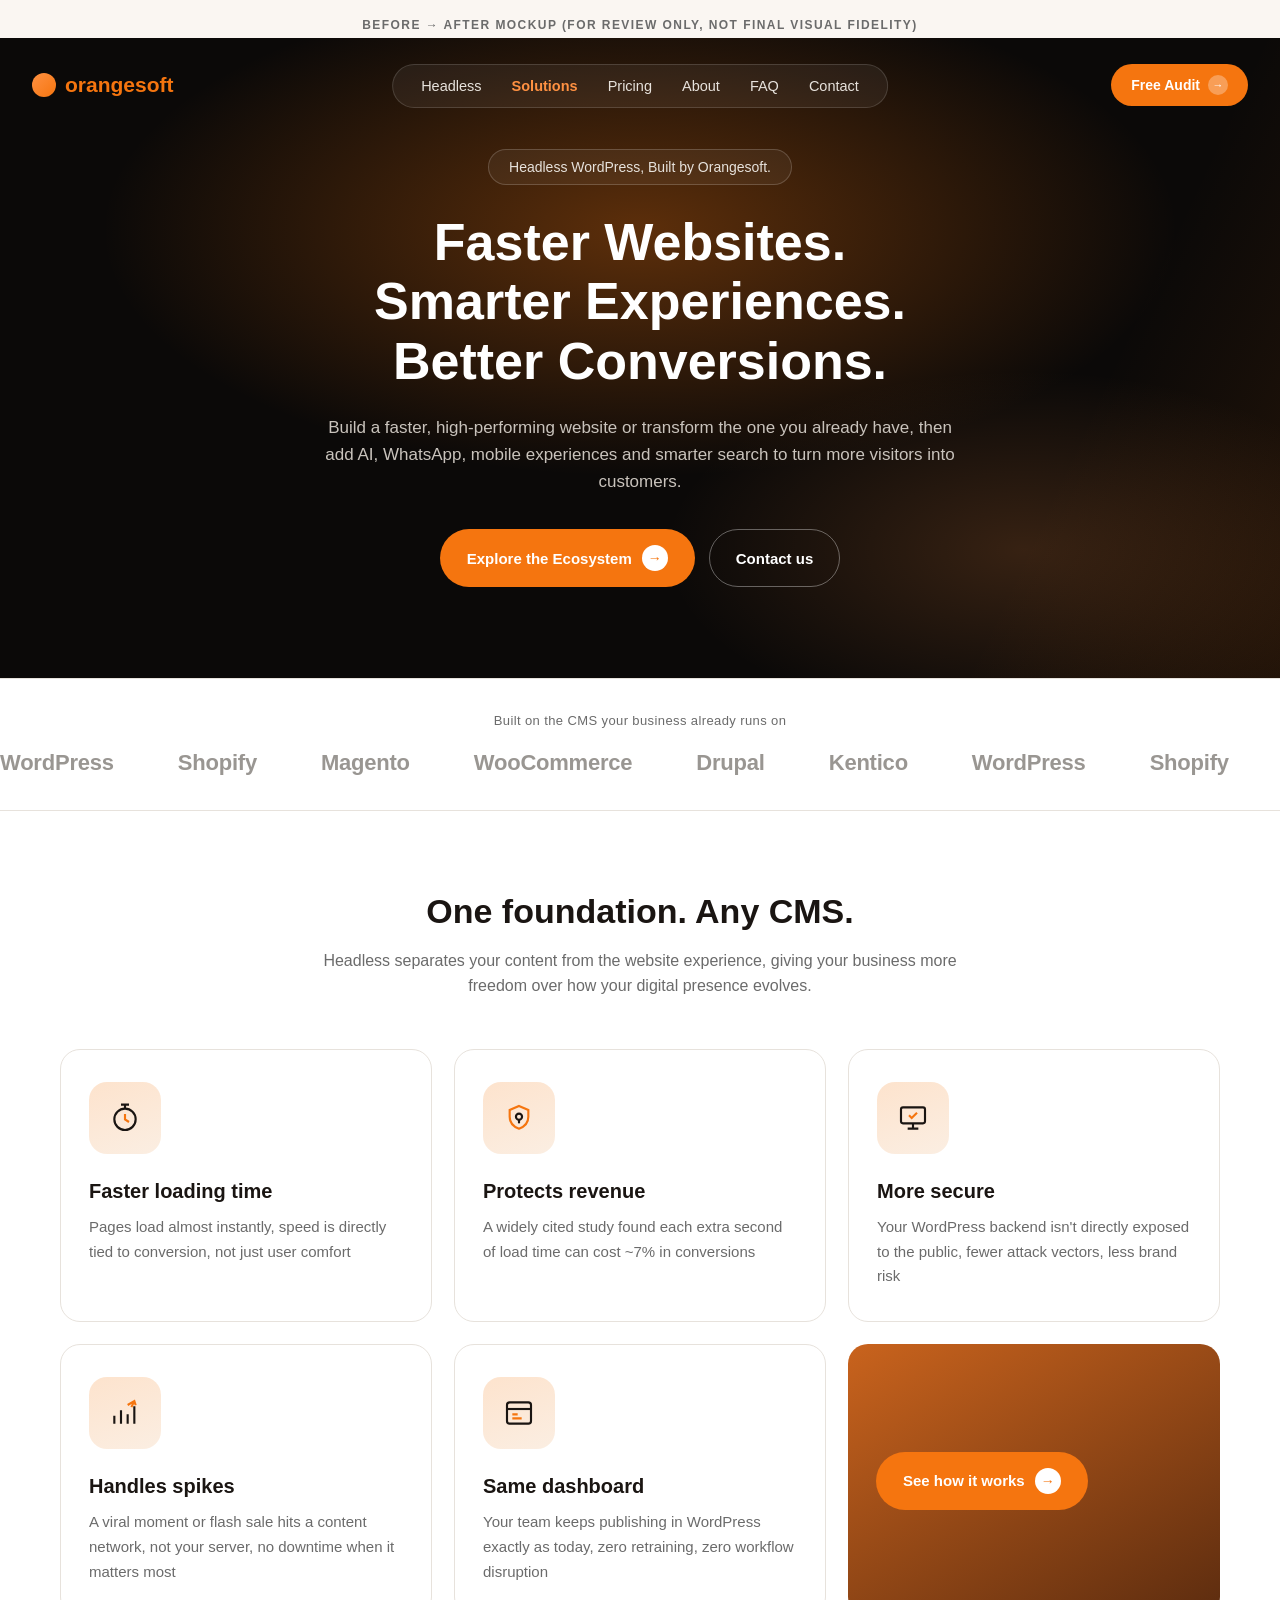
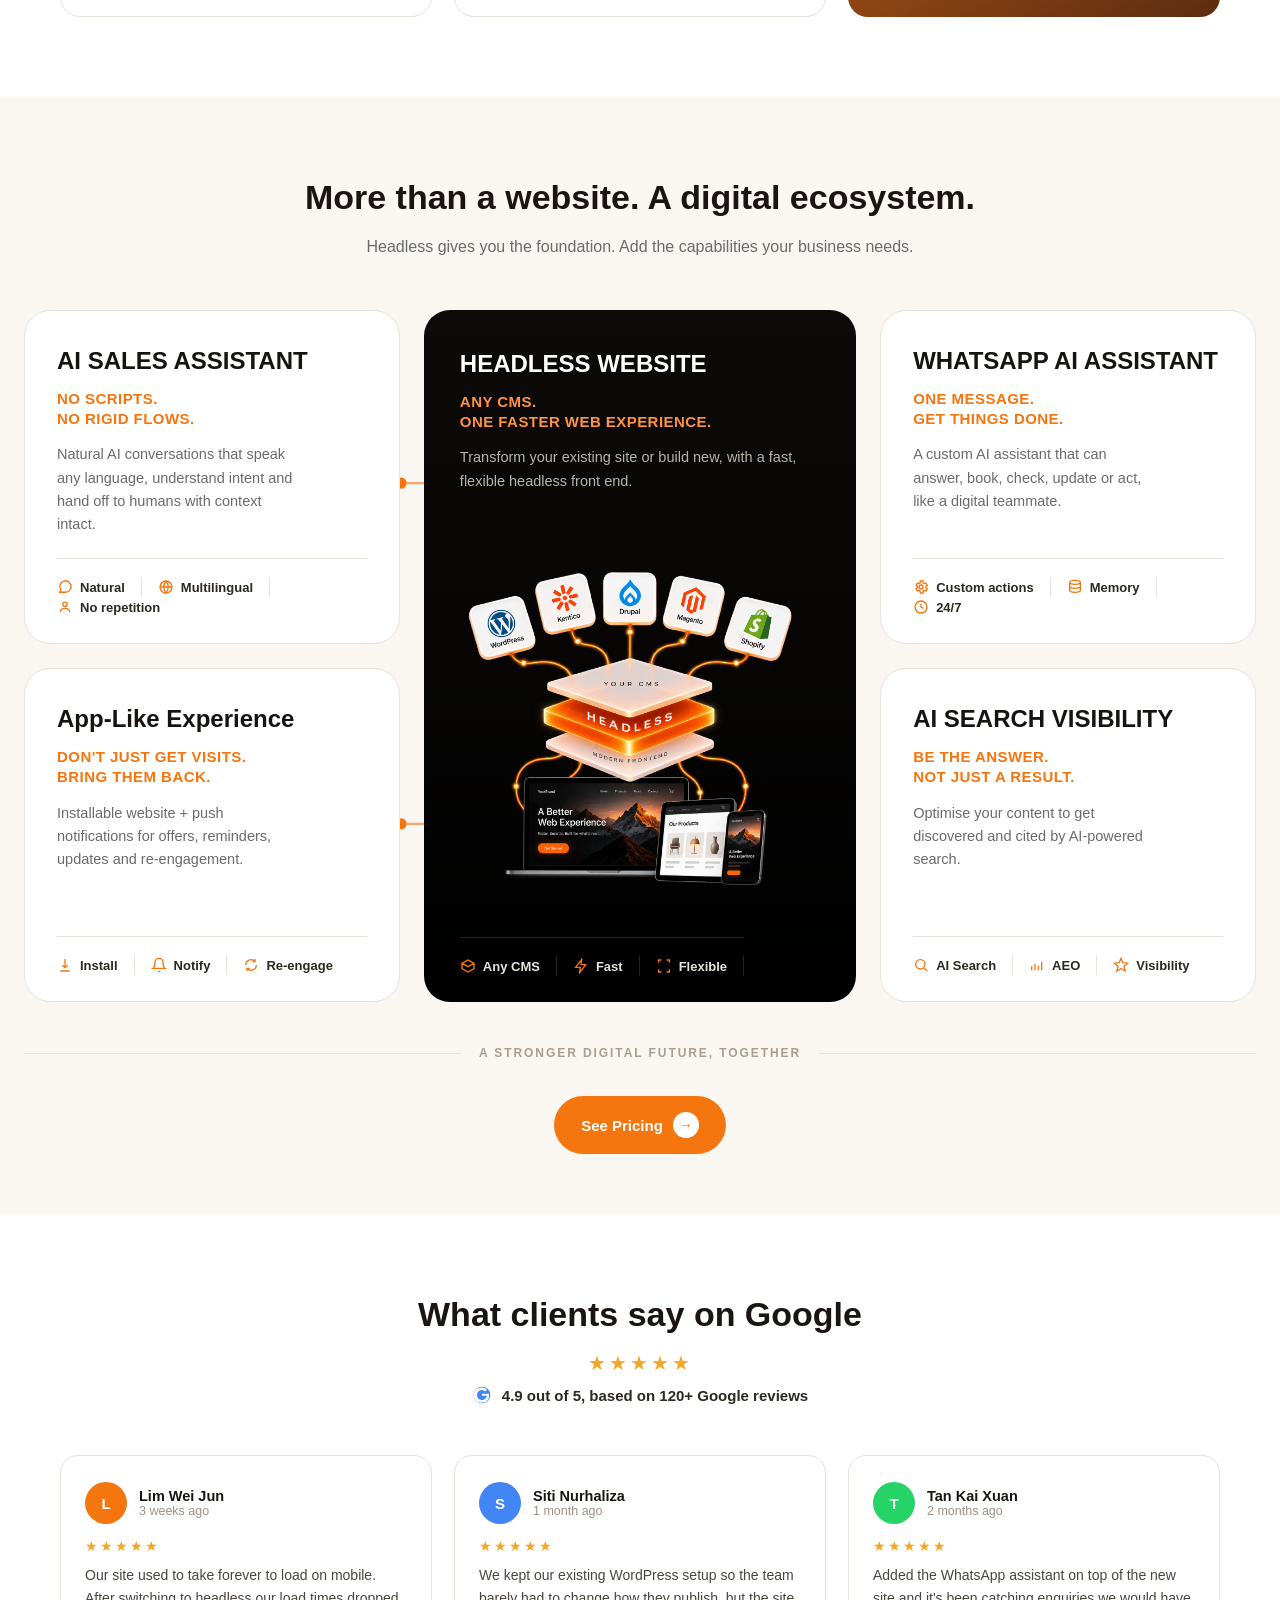
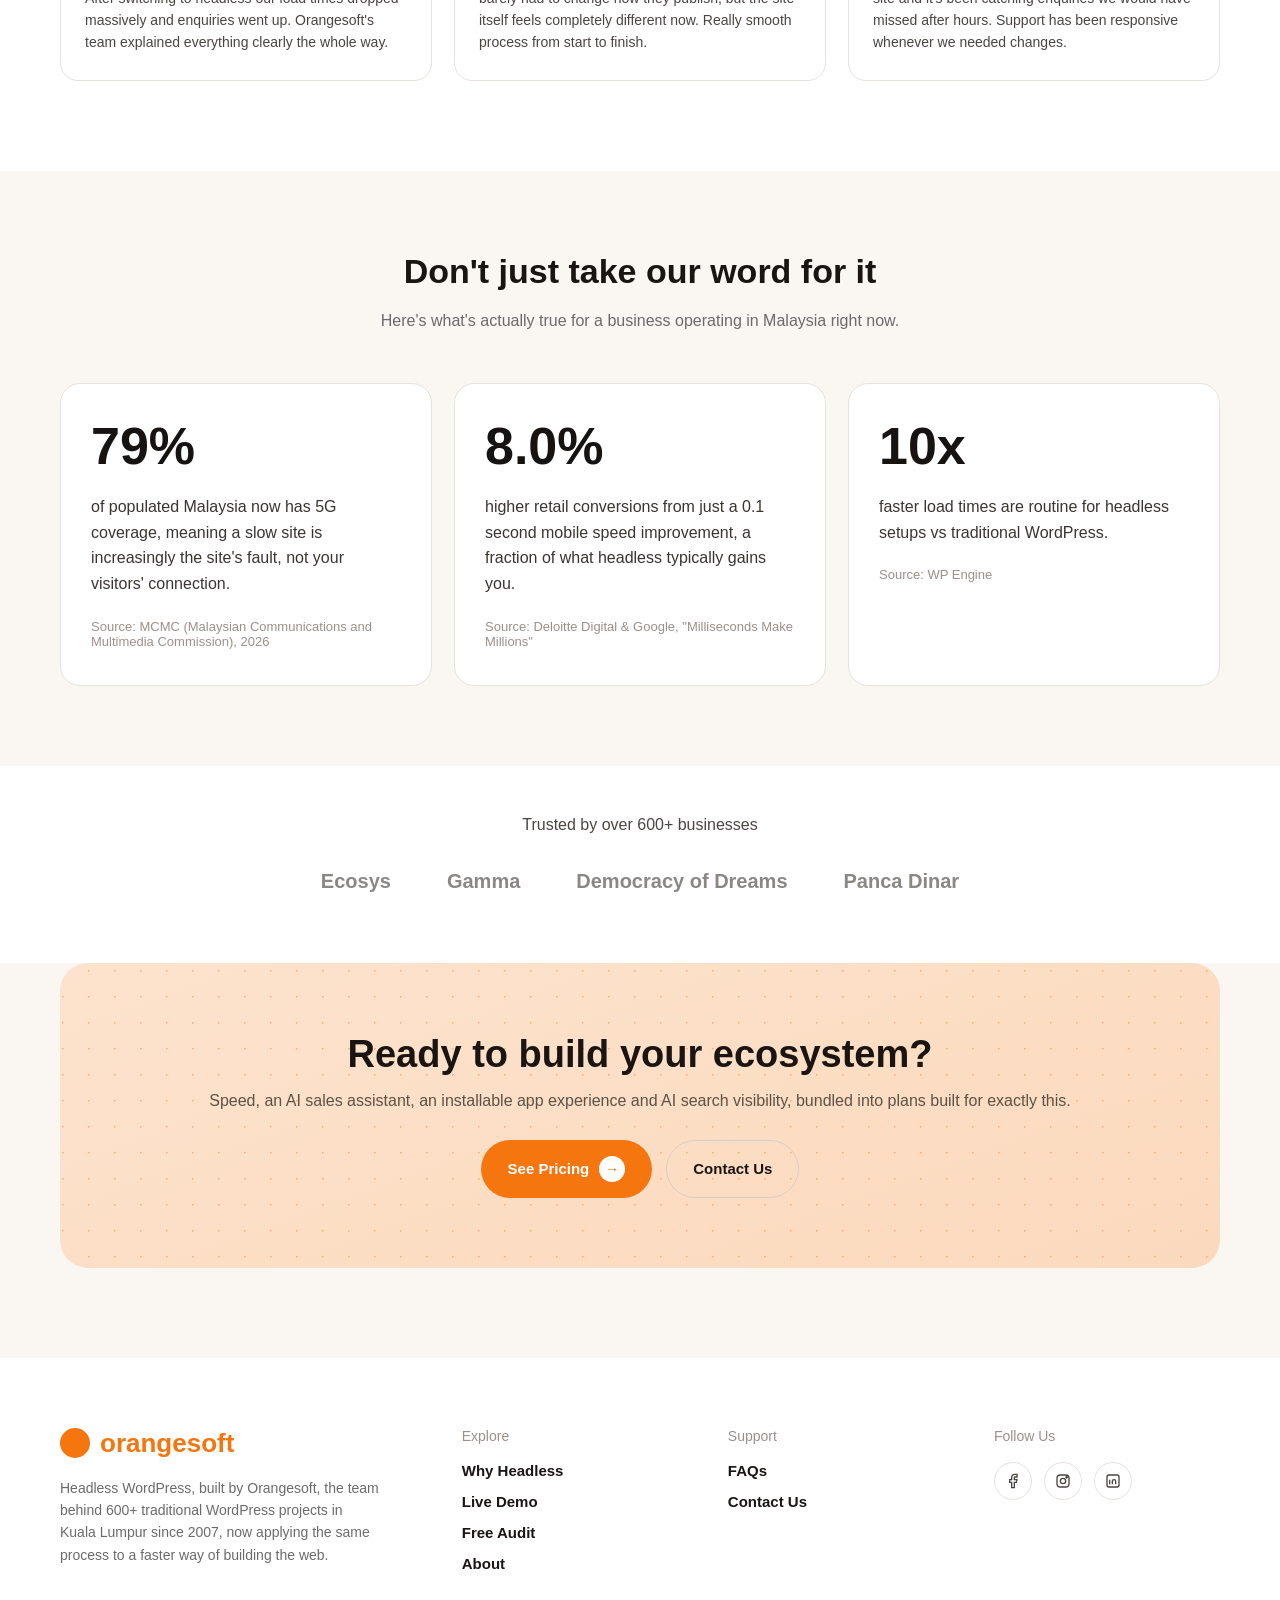
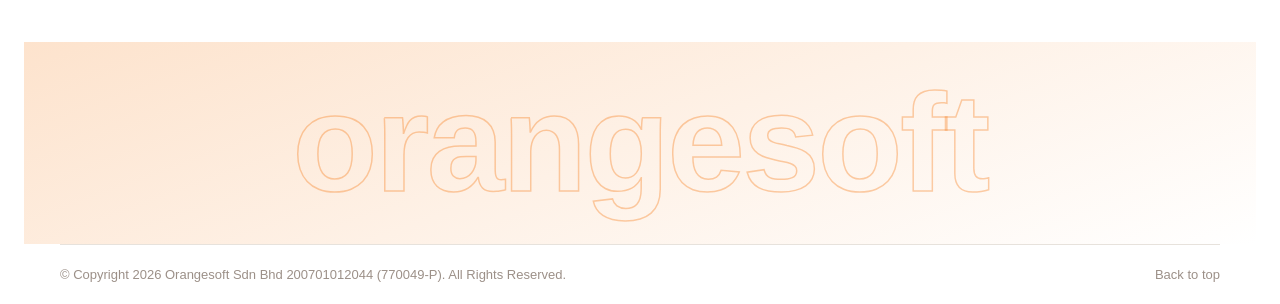
==== index.html @ e953a064 "Rename hero-mockup.html to index.html" ====
<!DOCTYPE html>
<html lang="en">
<head>
<meta charset="UTF-8">
<title>Hero Mockup — Before / After</title>
<style>
  :root{
    --orange:#f5750f;
    --orange-light:#ff9142;
    --dark:#0b0908;
    --cream:#faf6f2;
    --gray:#6b6b6b;
    --border:#e7e2dc;
  }
  *{box-sizing:border-box;margin:0;padding:0;}
  body{
    font-family:-apple-system,BlinkMacSystemFont,"Segoe UI",Roboto,Helvetica,Arial,sans-serif;
    background:var(--cream);
  }
  .label-row{
    text-align:center;
    padding:18px 0 6px;
    font-size:12px;
    letter-spacing:.12em;
    text-transform:uppercase;
    color:var(--gray);
    font-weight:700;
  }

  /* ---------- HEADER / NAV ---------- */
  .site-header{
    position:absolute;top:0;left:0;right:0;z-index:20;
    padding:26px 32px;
    display:flex;align-items:center;justify-content:space-between;
  }
  .site-logo{
    display:flex;align-items:center;gap:9px;
    font-size:21px;font-weight:700;color:var(--orange);
    text-decoration:none;
  }
  .site-logo .logo-dot{
    width:24px;height:24px;border-radius:50%;
    background:linear-gradient(135deg,var(--orange-light),var(--orange));
    flex-shrink:0;
  }
  .nav-pill{
    position:absolute;left:50%;top:26px;transform:translateX(-50%);
    display:flex;align-items:center;gap:30px;
    background:rgba(255,255,255,.06);
    border:1px solid rgba(255,255,255,.14);
    padding:13px 28px;border-radius:999px;
  }
  .nav-pill a{
    color:#e7e2dc;font-size:14.5px;font-weight:500;
    text-decoration:none;white-space:nowrap;
  }
  .nav-pill a:hover{color:#fff;}
  .nav-pill a.nav-new{color:var(--orange-light);font-weight:700;}
  .nav-menu-btn{
    width:44px;height:44px;border-radius:50%;
    border:1px solid rgba(255,255,255,.18);
    background:rgba(255,255,255,.05);
    display:none;align-items:center;justify-content:center;
    color:#fff;
  }
  @media (max-width:900px){
    .nav-pill{display:none;}
    .nav-menu-btn{display:flex;}
  }
  .header-right{display:flex;align-items:center;gap:14px;}
  .header-cta{display:inline-flex;align-items:center;gap:8px;background:var(--orange);color:#fff;font-size:14px;font-weight:700;padding:11px 20px;border-radius:999px;text-decoration:none;white-space:nowrap;}
  .header-cta:hover{background:var(--orange-dark);}
  .header-cta .arrow{display:inline-flex;align-items:center;justify-content:center;width:20px;height:20px;border-radius:50%;background:rgba(255,255,255,.3);font-size:11px;}
  @media (max-width:480px){ .header-cta{padding:9px 14px;font-size:13px;} .header-cta .arrow{display:none;} }

  /* ---------- HERO ---------- */
  .hero{
    position:relative;
    min-height:640px;
    display:flex;
    flex-direction:column;
    align-items:center;
    justify-content:center;
    text-align:center;
    padding:90px 24px 70px;
    background:
      radial-gradient(60% 55% at 50% 30%, rgba(245,117,15,.35), transparent 70%),
      radial-gradient(40% 40% at 80% 80%, rgba(255,145,66,.18), transparent 70%),
      var(--dark);
    overflow:hidden;
  }
  .hero::before{
    content:"";
    position:absolute;
    inset:0;
    background:
      linear-gradient(115deg, transparent 40%, rgba(245,117,15,.10) 50%, transparent 60%);
    background-size:200% 200%;
    animation:streak 6s linear infinite;
    pointer-events:none;
  }
  @keyframes streak{
    0%{background-position:0% 0%;}
    100%{background-position:200% 200%;}
  }
  .hero-inner{position:relative;z-index:2;max-width:760px;}
  .pill{
    display:inline-block;
    padding:9px 20px;
    border-radius:999px;
    border:1px solid rgba(255,255,255,.18);
    background:rgba(255,255,255,.05);
    color:#e7e2dc;
    font-size:14px;
    margin-bottom:28px;
  }
  h1{
    color:#fff;
    font-size:52px;
    line-height:1.15;
    font-weight:800;
    margin-bottom:22px;
  }
  h1 span{display:block;}
  .hero p{
    color:#c9c3bc;
    font-size:17px;
    line-height:1.6;
    max-width:640px;
    margin:0 auto 34px;
  }
  .cta-row{
    display:flex;
    gap:14px;
    justify-content:center;
    flex-wrap:wrap;
  }
  .btn{
    display:inline-flex;
    align-items:center;
    gap:10px;
    padding:15px 26px;
    border-radius:999px;
    font-size:15px;
    font-weight:600;
    text-decoration:none;
    cursor:pointer;
    border:1px solid transparent;
    transition:transform .15s ease;
  }
  .btn:hover{transform:translateY(-1px);}
  .btn-primary{
    background:var(--orange);
    color:#fff;
  }
  .btn-primary .arrow{
    display:inline-flex;
    align-items:center;
    justify-content:center;
    width:26px;height:26px;
    border-radius:50%;
    background:#fff;
    color:var(--orange);
    font-size:14px;
  }
  .btn-outline{background:transparent;color:#1a1512;border:1px solid #d8cfc4;}
  .cta-row-center{display:flex;gap:14px;justify-content:center;flex-wrap:wrap;}
  .btn-secondary{
    background:transparent;
    color:#fff;
    border:1px solid rgba(255,255,255,.35);
  }

  /* ---------- MARQUEE ---------- */
  .marquee-section{
    background:#fff;
    border-top:1px solid var(--border);
    border-bottom:1px solid var(--border);
    padding:34px 0;
    overflow:hidden;
  }
  .marquee-caption{
    text-align:center;
    font-size:13px;
    color:var(--gray);
    margin-bottom:22px;
    letter-spacing:.03em;
  }
  .marquee-track{
    display:flex;
    width:max-content;
    animation:scroll 26s linear infinite;
  }
  .marquee-track:hover{animation-play-state:paused;}
  @keyframes scroll{
    0%{transform:translateX(0);}
    100%{transform:translateX(-50%);}
  }
  .logo-set{
    display:flex;
    align-items:center;
    gap:64px;
    padding-right:64px;
  }
  .logo-chip{
    font-size:22px;
    font-weight:700;
    color:#20180f;
    opacity:.45;
    white-space:nowrap;
    letter-spacing:-.01em;
  }

  /* ---------- FOUNDATION SECTION (same style as "Why headless is better") ---------- */
  .foundation-section{
    background:#fff;
    padding:80px 24px;
  }
  .section-header{
    max-width:680px;
    margin:0 auto 50px;
    text-align:center;
  }
  .section-heading{
    font-size:34px;
    font-weight:800;
    color:#1a1512;
    margin-bottom:16px;
    line-height:1.2;
  }
  .section-desc{
    font-size:16px;
    line-height:1.6;
    color:var(--gray);
  }
  .card-grid{
    max-width:1160px;
    margin:0 auto;
    display:grid;
    grid-template-columns:repeat(3,1fr);
    gap:22px;
  }
  @media (max-width:900px){ .card-grid{grid-template-columns:repeat(2,1fr);} }
  @media (max-width:560px){ .card-grid{grid-template-columns:1fr;} }
  .fcard{
    border:1px solid var(--border);
    border-radius:20px;
    padding:32px 28px;
    text-align:left;
    min-height:260px;
  }
  .icon-badge{
    width:72px;height:72px;
    border-radius:18px;
    background:linear-gradient(160deg,#fde3cd,#fbeee2);
    display:flex;align-items:center;justify-content:center;
    margin-bottom:26px;
  }
  .icon-badge svg{width:32px;height:32px;}
  .fcard h3{
    font-size:20px;
    font-weight:700;
    color:#1a1512;
    margin-bottom:12px;
  }
  .fcard p{
    font-size:15px;
    line-height:1.65;
    color:var(--gray);
  }
  .cta-card{
    border-radius:20px;
    min-height:260px;
    padding:32px 28px;
    display:flex;
    align-items:center;
    background:linear-gradient(150deg,#c9631d,#5c2c0f);
  }

  /* ---------- ECOSYSTEM SECTION ---------- */
  .ecosystem-section{
    background:var(--cream);
    padding:80px 24px 60px;
    position:relative;
  }
  .ecosystem-grid{
    max-width:1240px;
    margin:0 auto;
    display:grid;
    grid-template-columns:1fr 1.15fr 1fr;
    grid-template-rows:1fr 1fr;
    gap:24px;
    position:relative;
  }
  @media (max-width:900px){
    .ecosystem-grid{grid-template-columns:1fr;grid-template-rows:auto;}
    .eco-card{grid-column:1 !important;grid-row:auto !important;}
    .connector-svg{display:none;}
  }
  .eco-card{
    position:relative;
    background:#fff;
    border:1px solid var(--border);
    border-radius:26px;
    padding:36px 32px 26px;
    display:flex;
    flex-direction:column;
    overflow:hidden;
  }
  .eco-top-left{grid-column:1;grid-row:1;}
  .eco-bottom-left{grid-column:1;grid-row:2;}
  .eco-middle{grid-column:2;grid-row:1 / span 2;}
  .eco-top-right{grid-column:3;grid-row:1;}
  .eco-bottom-right{grid-column:3;grid-row:2;}
  .eco-middle.eco-card{
    background:linear-gradient(180deg,#0d0b09,#000);
    border:none;
    padding:40px 36px 26px;
    align-items:flex-start;
  }
  .eco-visual{
    flex:1;
    display:flex;
    align-items:center;
    justify-content:center;
    min-height:120px;
    margin:8px 0;
  }
  .eco-visual img{
    width:100%;
    max-width:340px;
    height:auto;
    object-fit:contain;
  }
  .eco-label{
    font-size:24px;
    font-weight:800;
    letter-spacing:0;
    color:#161311;
    margin-bottom:14px;
  }
  .eco-middle .eco-label{color:#fff;font-size:24px;}
  .eco-headline{
    font-size:15px;
    font-weight:800;
    text-transform:uppercase;
    letter-spacing:.03em;
    color:var(--orange);
    margin-bottom:14px;
    line-height:1.35;
  }
  .eco-headline span{display:block;}
  .eco-middle .eco-headline{color:var(--orange-light);font-size:15px;}
  .eco-body{
    font-size:14.5px;
    line-height:1.6;
    color:var(--gray);
    margin-bottom:22px;
    max-width:78%;
  }
  .eco-middle .eco-body{color:#b9b2a9;max-width:100%;}
  .eco-footer{
    display:flex;
    align-items:center;
    margin-top:auto;
    padding-top:18px;
    border-top:1px solid var(--border);
    flex-wrap:wrap;
  }
  .eco-middle .eco-footer{border-top:1px solid rgba(255,255,255,.14);}
  .eco-fitem{
    display:flex;
    align-items:center;
    gap:7px;
    font-size:13px;
    font-weight:600;
    color:#2c2822;
    padding:2px 16px 2px 0;
    margin-right:16px;
    border-right:1px solid var(--border);
  }
  .eco-fitem:last-child{border-right:none;margin-right:0;}
  .eco-middle .eco-fitem{color:#e7e2dc;border-right:1px solid rgba(255,255,255,.14);}
  .eco-fitem svg{width:16px;height:16px;flex-shrink:0;color:var(--orange);}

  /* decorative mockup UI snippets, top-right of each side card */
  .eco-mock{position:absolute;top:30px;right:26px;width:150px;z-index:1;}
  .bubble{
    border-radius:14px;
    padding:8px 12px;
    font-size:11.5px;
    font-weight:600;
    line-height:1.35;
    box-shadow:0 6px 16px rgba(0,0,0,.06);
  }
  .bubble-gray{background:#f2efeb;color:#3a352f;border-bottom-right-radius:4px;margin-bottom:8px;margin-left:16px;}
  .bubble-orange{background:var(--orange);color:#fff;border-bottom-left-radius:4px;}
  .bot-dot{
    position:absolute;left:-14px;bottom:2px;
    width:26px;height:26px;border-radius:50%;
    background:linear-gradient(160deg,#ffb27a,var(--orange));
    display:flex;align-items:center;justify-content:center;
    font-size:12px;
  }
  .phone-mock{
    width:110px;margin-left:auto;
    background:#161311;border-radius:16px;padding:6px;
    box-shadow:0 10px 24px rgba(0,0,0,.18);
  }
  .phone-screen{
    background:linear-gradient(160deg,#ff9142,#e85f10);
    border-radius:11px;padding:14px 10px 30px;color:#fff;
  }
  .phone-time{font-size:15px;font-weight:700;margin-bottom:16px;}
  .phone-notif{
    background:rgba(255,255,255,.94);
    border-radius:10px;padding:7px 8px;
    display:flex;align-items:center;gap:6px;
    font-size:9.5px;font-weight:700;color:#1a1512;
    box-shadow:0 4px 10px rgba(0,0,0,.15);
  }
  .phone-notif .ico{
    width:16px;height:16px;border-radius:5px;background:var(--orange);
    display:flex;align-items:center;justify-content:center;color:#fff;font-size:9px;flex-shrink:0;
  }
  .wa-mock{position:relative;}
  .wa-badge{
    position:absolute;top:-40px;right:0;
    width:30px;height:30px;border-radius:50%;
    background:#25d366;display:flex;align-items:center;justify-content:center;
    box-shadow:0 4px 10px rgba(0,0,0,.15);
  }
  .wa-badge svg{width:15px;height:15px;color:#fff;}
  .bubble-blue{background:#dcf1ff;color:#1a1512;border-bottom-right-radius:4px;margin-bottom:8px;}
  .bubble-white{background:#fff;border:1px solid var(--border);color:#1a1512;border-bottom-left-radius:4px;box-shadow:0 6px 16px rgba(0,0,0,.05);}
  .search-mock .search-bar{
    display:flex;align-items:center;gap:6px;
    background:#fff;border:1px solid var(--border);border-radius:10px;
    padding:8px 10px;font-size:10.5px;color:#6b6b6b;font-weight:600;
    box-shadow:0 6px 16px rgba(0,0,0,.05);margin-bottom:8px;
  }
  .search-mock .search-bar svg{width:13px;height:13px;color:var(--gray);flex-shrink:0;}
  .search-result{
    background:#fff;border:1px solid var(--border);border-radius:10px;
    padding:8px 10px;display:flex;align-items:center;gap:7px;
    box-shadow:0 6px 16px rgba(0,0,0,.06);
  }
  .search-result .r-badge{
    width:18px;height:18px;border-radius:50%;background:var(--orange);
    display:flex;align-items:center;justify-content:center;flex-shrink:0;
  }
  .search-result .r-badge svg{width:10px;height:10px;color:#fff;}
  .search-result .r-lines span{display:block;height:5px;border-radius:3px;background:#e7e2dc;margin-top:4px;}
  .search-result .r-lines .r-title{font-size:10.5px;font-weight:800;color:#1a1512;}

  /* middle card graphic */
  .headless-graphic{width:100%;margin-top:22px;position:relative;height:220px;}
  .hg-logos{display:flex;justify-content:center;gap:16px;position:relative;z-index:2;}
  .hg-logo{
    width:46px;height:46px;border-radius:12px;background:#fff;
    display:flex;align-items:center;justify-content:center;
    box-shadow:0 8px 18px rgba(0,0,0,.35);
  }
  .hg-logo svg{width:24px;height:24px;}
  .hg-lines{position:absolute;top:44px;left:0;width:100%;height:70px;z-index:1;}
  .hg-stack{
    position:absolute;top:96px;left:50%;transform:translateX(-50%);
    width:160px;height:64px;
  }
  .hg-diamond{
    position:absolute;left:50%;top:0;transform:translateX(-50%);
    width:150px;height:56px;border-radius:14px;
    background:linear-gradient(135deg,#ff9142,var(--orange));
    display:flex;align-items:center;justify-content:center;
    color:#fff;font-weight:800;font-size:13px;letter-spacing:.08em;
    box-shadow:0 14px 30px rgba(245,117,15,.45);
  }
  .hg-server{
    position:absolute;left:50%;bottom:0;transform:translateX(-50%);
    width:170px;height:46px;border-radius:12px;
    background:linear-gradient(180deg,#2a2521,#151210);
    border:1px solid rgba(255,255,255,.08);
    display:flex;align-items:center;gap:6px;padding:0 12px;
  }
  .hg-server .dot{width:6px;height:6px;border-radius:50%;background:#4a453f;}
  .hg-server .dot:first-child{background:var(--orange);}
  .hg-server .bars{margin-left:auto;display:flex;flex-direction:column;gap:3px;}
  .hg-server .bars span{display:block;width:44px;height:3px;border-radius:2px;background:rgba(255,255,255,.18);}

  .connector-svg{position:absolute;inset:0;width:100%;height:100%;pointer-events:none;z-index:0;}

  .eco-strapline{
    max-width:1240px;margin:44px auto 0;
    display:flex;align-items:center;gap:18px;
    color:#a89f94;font-size:12px;letter-spacing:.16em;font-weight:700;
  }
  .eco-strapline::before,.eco-strapline::after{content:"";flex:1;height:1px;background:var(--border);}

  /* ---------- REVIEWS SECTION (dummy content) ---------- */
  .reviews-section{
    background:#fff;
    padding:80px 24px 90px;
  }
  .reviews-rating{
    max-width:680px;margin:0 auto 50px;text-align:center;
  }
  .reviews-rating .stars{color:#f5a623;font-size:20px;letter-spacing:3px;margin:14px 0 10px;}
  .reviews-rating .score-line{
    display:flex;align-items:center;justify-content:center;gap:10px;
    font-size:15px;font-weight:600;color:#2c2822;
  }
  .g-icon{width:20px;height:20px;}
  .reviews-grid{
    max-width:1160px;margin:0 auto;
    display:grid;grid-template-columns:repeat(3,1fr);gap:22px;
  }
  @media (max-width:900px){ .reviews-grid{grid-template-columns:1fr;} }
  .review-card{
    border:1px solid var(--border);
    border-radius:18px;
    padding:26px 24px;
    background:#fff;
  }
  .review-top{display:flex;align-items:center;gap:12px;margin-bottom:14px;}
  .review-avatar{
    width:42px;height:42px;border-radius:50%;
    display:flex;align-items:center;justify-content:center;
    color:#fff;font-weight:700;font-size:15px;flex-shrink:0;
  }
  .review-who{flex:1;}
  .review-name{font-size:14.5px;font-weight:700;color:#1a1512;display:flex;align-items:center;gap:5px;}
  .review-time{font-size:12.5px;color:#9c9088;}
  .review-stars{color:#f5a623;font-size:14px;margin-bottom:10px;letter-spacing:2px;}
  .review-text{font-size:14px;line-height:1.6;color:#4a453f;}

  /* ---------- STATS SECTION ---------- */
  .stats-section{background:var(--cream);padding:80px 24px;}
  .stats-grid{max-width:1160px;margin:0 auto;display:grid;grid-template-columns:repeat(3,1fr);gap:22px;}
  @media (max-width:900px){ .stats-grid{grid-template-columns:1fr;} }
  .stat-card{background:#fff;border:1px solid var(--border);border-radius:20px;padding:36px 30px;}
  .stat-number{font-size:52px;font-weight:800;color:#161311;line-height:1;margin-bottom:22px;}
  .stat-desc{font-size:16px;line-height:1.6;color:#3a352f;margin-bottom:22px;}
  .stat-source{font-size:13px;color:#9c9088;}

  /* ---------- TRUST STRIP ---------- */
  .trust-strip{background:#fff;padding:50px 24px 70px;text-align:center;}
  .trust-strip .t-label{font-size:16px;color:#4a453f;margin-bottom:36px;}
  .trust-logos{max-width:900px;margin:0 auto;display:flex;justify-content:center;align-items:center;gap:56px;flex-wrap:wrap;}
  .trust-logos span{font-size:20px;font-weight:700;color:#2c2822;opacity:.55;}

  /* ---------- FINAL CTA BAND ---------- */
  .final-cta{padding:0 24px 90px;}
  .final-cta-inner{
    max-width:1160px;margin:0 auto;text-align:center;
    border-radius:28px;padding:70px 24px;
    background:
      radial-gradient(1px 1px at 10% 30%, rgba(245,117,15,.35) 1px, transparent 0) 0 0/26px 26px,
      linear-gradient(160deg,#fde3cd,#fbd9bd);
    position:relative;overflow:hidden;
  }
  .final-cta h2{font-size:38px;font-weight:800;color:#1a1512;margin-bottom:16px;}
  .final-cta p{font-size:16px;color:#5a5248;margin-bottom:30px;}

  /* ---------- FOOTER ---------- */
  .site-footer{background:#fff;padding:70px 24px 0;}
  .footer-top{max-width:1160px;margin:0 auto;display:grid;grid-template-columns:1.6fr 1fr 1fr 1fr;gap:40px;padding-bottom:56px;}
  @media (max-width:800px){ .footer-top{grid-template-columns:1fr 1fr;} }
  .footer-brand .f-logo{display:flex;align-items:center;gap:10px;font-size:26px;font-weight:700;color:var(--orange);margin-bottom:18px;}
  .footer-brand .f-logo .f-dot{width:30px;height:30px;border-radius:50%;background:var(--orange);}
  .footer-brand p{font-size:14px;line-height:1.6;color:#6b6b6b;max-width:320px;}
  .footer-col-label{font-size:14px;color:#9c9088;margin-bottom:18px;}
  .footer-col a{display:block;font-size:15px;font-weight:600;color:#1a1512;text-decoration:none;margin-bottom:14px;}
  .footer-social{display:flex;gap:12px;margin-top:4px;}
  .footer-social a{
    width:38px;height:38px;border-radius:50%;border:1px solid var(--border);
    display:flex;align-items:center;justify-content:center;color:#4a453f;
  }
  .footer-watermark{
    background:linear-gradient(160deg,#fde3cd,#fff);
    overflow:hidden;padding:20px 0;
  }
  .footer-watermark span{
    display:block;text-align:center;white-space:nowrap;
    font-size:140px;font-weight:800;letter-spacing:-.02em;
    color:transparent;-webkit-text-stroke:1.5px rgba(245,117,15,.35);
  }
  .footer-bottom{
    max-width:1160px;margin:0 auto;padding:22px 0;
    display:flex;justify-content:space-between;align-items:center;
    border-top:1px solid var(--border);font-size:13px;color:#9c9088;
  }
  .footer-bottom a{color:#9c9088;text-decoration:none;}
</style>
</head>
<body>

  <div class="label-row">BEFORE → AFTER MOCKUP (for review only, not final visual fidelity)</div>

  <!-- HERO -->
  <section class="hero">
    <header class="site-header">
      <a class="site-logo" href="/"><span class="logo-dot"></span>orangesoft</a>
      <nav class="nav-pill">
        <a href="why-headless-page.html">Headless</a>
        <a href="solutions-page.html" class="nav-new">Solutions</a>
        <a href="pricing-page.html">Pricing</a>
        <a href="about-page.html">About</a>
        <a href="faq-page.html">FAQ</a>
        <a href="/contact-us">Contact</a>
      </nav>
      <div class="header-right">
        <a class="header-cta" href="audit-page.html">Free Audit <span class="arrow">→</span></a>
        <button class="nav-menu-btn" aria-label="Open menu">
          <svg width="18" height="18" viewBox="0 0 24 24" fill="none" stroke="currentColor" stroke-width="2"><path d="M3 6h18M3 12h18M3 18h18"/></svg>
        </button>
      </div>
    </header>
    <div class="hero-inner">
      <span class="pill">Headless WordPress, Built by Orangesoft.</span>
      <h1>
        <span>Faster Websites.</span>
        <span>Smarter Experiences.</span>
        <span>Better Conversions.</span>
      </h1>
      <p>Build a faster, high-performing website or transform the one you already have, then add AI, WhatsApp, mobile experiences and smarter search to turn more visitors into customers.</p>
      <div class="cta-row">
        <a class="btn btn-primary" href="#solutions">Explore the Ecosystem <span class="arrow">→</span></a>
        <a class="btn btn-secondary" href="#contact">Contact us</a>
      </div>
    </div>
  </section>

  <!-- MARQUEE -->
  <section class="marquee-section">
    <div class="marquee-caption">Built on the CMS your business already runs on</div>
    <div class="marquee-track">
      <div class="logo-set">
        <span class="logo-chip">WordPress</span>
        <span class="logo-chip">Shopify</span>
        <span class="logo-chip">Magento</span>
        <span class="logo-chip">WooCommerce</span>
        <span class="logo-chip">Drupal</span>
        <span class="logo-chip">Kentico</span>
      </div>
      <div class="logo-set" aria-hidden="true">
        <span class="logo-chip">WordPress</span>
        <span class="logo-chip">Shopify</span>
        <span class="logo-chip">Magento</span>
        <span class="logo-chip">WooCommerce</span>
        <span class="logo-chip">Drupal</span>
        <span class="logo-chip">Kentico</span>
      </div>
    </div>
  </section>

  <!-- FOUNDATION SECTION: same card style as "Why headless is better for your business" -->
  <section class="foundation-section">
    <div class="section-header">
      <h2 class="section-heading">One foundation. Any CMS.</h2>
      <p class="section-desc">Headless separates your content from the website experience, giving your business more freedom over how your digital presence evolves.</p>
    </div>
    <div class="card-grid">
      <div class="fcard">
        <div class="icon-badge">
          <svg viewBox="0 0 24 24" fill="none" stroke="#1a1512" stroke-width="1.6"><circle cx="12" cy="13" r="8"/><path d="M12 9v4l3 2" stroke="#f5750f"/><path d="M9 2h6M12 2v3" /></svg>
        </div>
        <h3>Faster loading time</h3>
        <p>Pages load almost instantly, speed is directly tied to conversion, not just user comfort</p>
      </div>
      <div class="fcard">
        <div class="icon-badge">
          <svg viewBox="0 0 24 24" fill="none" stroke="#1a1512" stroke-width="1.6"><path d="M12 3l7 3v5c0 4.5-3 7.5-7 9-4-1.5-7-4.5-7-9V6l7-3Z" stroke="#f5750f"/><circle cx="12" cy="11" r="2.3"/><path d="M12 13.3V16"/></svg>
        </div>
        <h3>Protects revenue</h3>
        <p>A widely cited study found each extra second of load time can cost ~7% in conversions</p>
      </div>
      <div class="fcard">
        <div class="icon-badge">
          <svg viewBox="0 0 24 24" fill="none" stroke="#1a1512" stroke-width="1.6"><rect x="3" y="4" width="18" height="12" rx="1.5"/><path d="M8 20h8M12 16v4"/><path d="m9 10 2 2 4-4" stroke="#f5750f"/></svg>
        </div>
        <h3>More secure</h3>
        <p>Your WordPress backend isn't directly exposed to the public, fewer attack vectors, less brand risk</p>
      </div>
      <div class="fcard">
        <div class="icon-badge">
          <svg viewBox="0 0 24 24" fill="none" stroke="#1a1512" stroke-width="1.6"><path d="M4 20V14M9 20V10M14 20V13M19 20V7" /><path d="M14 6l5-3 1 3.2M19 3l-2.2 4.6" stroke="#f5750f"/></svg>
        </div>
        <h3>Handles spikes</h3>
        <p>A viral moment or flash sale hits a content network, not your server, no downtime when it matters most</p>
      </div>
      <div class="fcard">
        <div class="icon-badge">
          <svg viewBox="0 0 24 24" fill="none" stroke="#1a1512" stroke-width="1.6"><rect x="3" y="4" width="18" height="16" rx="2"/><path d="M3 9h18" /><path d="M7 13h4M7 16h7" stroke="#f5750f"/></svg>
        </div>
        <h3>Same dashboard</h3>
        <p>Your team keeps publishing in WordPress exactly as today, zero retraining, zero workflow disruption</p>
      </div>
      <div class="cta-card">
        <a class="btn btn-primary" href="#solutions">See how it works <span class="arrow">→</span></a>
      </div>
    </div>
  </section>

  <!-- ECOSYSTEM SECTION -->
  <section class="ecosystem-section" id="solutions">
    <div class="section-header">
      <h2 class="section-heading">More than a website. A digital ecosystem.</h2>
      <p class="section-desc">Headless gives you the foundation. Add the capabilities your business needs.</p>
    </div>
    <div class="ecosystem-grid">

      <svg class="connector-svg" viewBox="0 0 1240 620" preserveAspectRatio="none">
        <path d="M 380 155 C 430 155, 400 155, 452 155" stroke="#f5750f" stroke-width="2" fill="none" opacity=".6"/>
        <path d="M 380 460 C 430 460, 400 460, 452 460" stroke="#f5750f" stroke-width="2" fill="none" opacity=".6"/>
        <path d="M 788 155 C 738 155, 768 155, 812 155" stroke="#f5750f" stroke-width="2" fill="none" opacity=".6"/>
        <path d="M 788 460 C 738 460, 768 460, 812 460" stroke="#f5750f" stroke-width="2" fill="none" opacity=".6"/>
        <circle cx="380" cy="155" r="5" fill="#f5750f"/>
        <circle cx="380" cy="460" r="5" fill="#f5750f"/>
        <circle cx="788" cy="155" r="5" fill="#f5750f"/>
        <circle cx="788" cy="460" r="5" fill="#f5750f"/>
      </svg>

      <div class="eco-card eco-top-left">
        <div class="eco-label">AI SALES ASSISTANT</div>
        <h3 class="eco-headline"><span>No scripts.</span><span>No rigid flows.</span></h3>
        <p class="eco-body">Natural AI conversations that speak any language, understand intent and hand off to humans with context intact.</p>
        <div class="eco-footer">
          <span class="eco-fitem"><svg viewBox="0 0 24 24" fill="none" stroke="currentColor" stroke-width="2"><path d="M21 11.5a8.4 8.4 0 0 1-8.4 8.4H4l1.8-3.9A8.4 8.4 0 1 1 21 11.5Z"/></svg>Natural</span>
          <span class="eco-fitem"><svg viewBox="0 0 24 24" fill="none" stroke="currentColor" stroke-width="2"><circle cx="12" cy="12" r="9"/><path d="M3 12h18M12 3a14 14 0 0 1 0 18M12 3a14 14 0 0 0 0 18"/></svg>Multilingual</span>
          <span class="eco-fitem"><svg viewBox="0 0 24 24" fill="none" stroke="currentColor" stroke-width="2"><circle cx="12" cy="8" r="3.2"/><path d="M5 20c0-3.6 3.1-6 7-6s7 2.4 7 6"/></svg>No repetition</span>
        </div>
      </div>

      <div class="eco-card eco-bottom-left">
        <div class="eco-label">App-Like Experience</div>
        <h3 class="eco-headline"><span>Don't just get visits.</span><span>Bring them back.</span></h3>
        <p class="eco-body">Installable website + push notifications for offers, reminders, updates and re-engagement.</p>
        <div class="eco-footer">
          <span class="eco-fitem"><svg viewBox="0 0 24 24" fill="none" stroke="currentColor" stroke-width="2"><path d="M12 3v13m0 0-4-4m4 4 4-4M5 21h14"/></svg>Install</span>
          <span class="eco-fitem"><svg viewBox="0 0 24 24" fill="none" stroke="currentColor" stroke-width="2"><path d="M18 8a6 6 0 1 0-12 0c0 7-3 9-3 9h18s-3-2-3-9"/><path d="M10.3 21a1.9 1.9 0 0 0 3.4 0"/></svg>Notify</span>
          <span class="eco-fitem"><svg viewBox="0 0 24 24" fill="none" stroke="currentColor" stroke-width="2"><path d="M4 12a8 8 0 0 1 14-5.3M20 12a8 8 0 0 1-14 5.3" /><path d="M18 3v4h-4M6 21v-4h4"/></svg>Re-engage</span>
        </div>
      </div>

      <div class="eco-card eco-middle">
        <div class="eco-label">HEADLESS WEBSITE</div>
        <h3 class="eco-headline"><span>Any CMS.</span><span>One faster web experience.</span></h3>
        <p class="eco-body">Transform your existing site or build new, with a fast, flexible headless front end.</p>

        <div class="eco-visual">
          <img src="headless-stack-visual.png" alt="CMS platforms connecting through a headless layer to power web, tablet and mobile experiences">
        </div>

        <div class="eco-footer">
          <span class="eco-fitem"><svg viewBox="0 0 24 24" fill="none" stroke="currentColor" stroke-width="2"><path d="M21 8 12 3 3 8l9 5 9-5Zm0 0v8l-9 5-9-5V8"/></svg>Any CMS</span>
          <span class="eco-fitem"><svg viewBox="0 0 24 24" fill="none" stroke="currentColor" stroke-width="2"><path d="M13 2 4 14h7l-1 8 9-12h-7l1-8Z"/></svg>Fast</span>
          <span class="eco-fitem"><svg viewBox="0 0 24 24" fill="none" stroke="currentColor" stroke-width="2"><path d="M8 3H4v4M16 3h4v4M8 21H4v-4M16 21h4v-4"/></svg>Flexible</span>
        </div>
      </div>

      <div class="eco-card eco-top-right">
        <div class="eco-label">WHATSAPP AI ASSISTANT</div>
        <h3 class="eco-headline"><span>One message.</span><span>Get things done.</span></h3>
        <p class="eco-body">A custom AI assistant that can answer, book, check, update or act, like a digital teammate.</p>
        <div class="eco-footer">
          <span class="eco-fitem"><svg viewBox="0 0 24 24" fill="none" stroke="currentColor" stroke-width="2"><circle cx="12" cy="12" r="3"/><path d="M19.4 13a7.9 7.9 0 0 0 0-2l2-1.5-2-3.4-2.4.8a8 8 0 0 0-1.7-1L15 3h-4l-.3 2.9a8 8 0 0 0-1.7 1l-2.4-.8-2 3.4L6.6 11a7.9 7.9 0 0 0 0 2l-2 1.5 2 3.4 2.4-.8a8 8 0 0 0 1.7 1L11 21h4l.3-2.9a8 8 0 0 0 1.7-1l2.4.8 2-3.4-2-1.5Z"/></svg>Custom actions</span>
          <span class="eco-fitem"><svg viewBox="0 0 24 24" fill="none" stroke="currentColor" stroke-width="2"><ellipse cx="12" cy="5" rx="8" ry="3"/><path d="M4 5v6c0 1.7 3.6 3 8 3s8-1.3 8-3V5M4 11v6c0 1.7 3.6 3 8 3s8-1.3 8-3v-6"/></svg>Memory</span>
          <span class="eco-fitem"><svg viewBox="0 0 24 24" fill="none" stroke="currentColor" stroke-width="2"><circle cx="12" cy="12" r="9"/><path d="M12 7v5l3.5 2"/></svg>24/7</span>
        </div>
      </div>

      <div class="eco-card eco-bottom-right">
        <div class="eco-label">AI SEARCH VISIBILITY</div>
        <h3 class="eco-headline"><span>Be the answer.</span><span>Not just a result.</span></h3>
        <p class="eco-body">Optimise your content to get discovered and cited by AI-powered search.</p>
        <div class="eco-footer">
          <span class="eco-fitem"><svg viewBox="0 0 24 24" fill="none" stroke="currentColor" stroke-width="2"><circle cx="11" cy="11" r="7"/><path d="m21 21-4.3-4.3"/></svg>AI Search</span>
          <span class="eco-fitem"><svg viewBox="0 0 24 24" fill="none" stroke="currentColor" stroke-width="2"><path d="M4 20V14M9 20V10M14 20V13M19 20V7"/></svg>AEO</span>
          <span class="eco-fitem"><svg viewBox="0 0 24 24" fill="none" stroke="currentColor" stroke-width="2"><path d="M12 2 9.2 8.6 2 9.3l5.5 4.7L5.8 21 12 17.3 18.2 21l-1.7-7 5.5-4.7-7.2-.7L12 2Z"/></svg>Visibility</span>
        </div>
      </div>

    </div>

    <div class="eco-strapline">A STRONGER DIGITAL FUTURE, TOGETHER</div>

    <div style="text-align:center;margin-top:36px;">
      <a class="btn btn-primary" href="pricing-page.html">See Pricing <span class="arrow">→</span></a>
    </div>
  </section>

  <!-- REVIEWS SECTION — DUMMY PLACEHOLDER CONTENT, NOT REAL REVIEWS -->
  <section class="reviews-section">
    <div class="reviews-rating">
      <h2 class="section-heading">What clients say on Google</h2>
      <div class="stars">★★★★★</div>
      <div class="score-line">
        <svg class="g-icon" viewBox="0 0 24 24"><circle cx="12" cy="12" r="10" fill="#4285f4"/><path d="M12 6a6 6 0 1 0 5.9 7H12v-2.4h8.4c.1.6.2 1.2.2 1.9 0 5-3.4 8.6-8.6 8.6A9.1 9.1 0 1 1 12 3a8.8 8.8 0 0 1 6.1 2.4l-2.5 2.4A5.3 5.3 0 0 0 12 6Z" fill="#fff"/></svg>
        4.9 out of 5, based on 120+ Google reviews
      </div>
    </div>
    <div class="reviews-grid">

      <div class="review-card">
        <div class="review-top">
          <div class="review-avatar" style="background:#f5750f;">L</div>
          <div class="review-who">
            <div class="review-name">Lim Wei Jun</div>
            <div class="review-time">3 weeks ago</div>
          </div>
        </div>
        <div class="review-stars">★★★★★</div>
        <p class="review-text">Our site used to take forever to load on mobile. After switching to headless our load times dropped massively and enquiries went up. Orangesoft's team explained everything clearly the whole way.</p>
      </div>

      <div class="review-card">
        <div class="review-top">
          <div class="review-avatar" style="background:#4285f4;">S</div>
          <div class="review-who">
            <div class="review-name">Siti Nurhaliza</div>
            <div class="review-time">1 month ago</div>
          </div>
        </div>
        <div class="review-stars">★★★★★</div>
        <p class="review-text">We kept our existing WordPress setup so the team barely had to change how they publish, but the site itself feels completely different now. Really smooth process from start to finish.</p>
      </div>

      <div class="review-card">
        <div class="review-top">
          <div class="review-avatar" style="background:#25d366;">T</div>
          <div class="review-who">
            <div class="review-name">Tan Kai Xuan</div>
            <div class="review-time">2 months ago</div>
          </div>
        </div>
        <div class="review-stars">★★★★★</div>
        <p class="review-text">Added the WhatsApp assistant on top of the new site and it's been catching enquiries we would have missed after hours. Support has been responsive whenever we needed changes.</p>
      </div>

    </div>
  </section>

  <!-- STATS SECTION -->
  <section class="stats-section">
    <div class="section-header">
      <h2 class="section-heading">Don't just take our word for it</h2>
      <p class="section-desc">Here's what's actually true for a business operating in Malaysia right now.</p>
    </div>
    <div class="stats-grid">
      <div class="stat-card">
        <div class="stat-number">79%</div>
        <p class="stat-desc">of populated Malaysia now has 5G coverage, meaning a slow site is increasingly the site's fault, not your visitors' connection.</p>
        <div class="stat-source">Source: MCMC (Malaysian Communications and Multimedia Commission), 2026</div>
      </div>
      <div class="stat-card">
        <div class="stat-number">8.0%</div>
        <p class="stat-desc">higher retail conversions from just a 0.1 second mobile speed improvement, a fraction of what headless typically gains you.</p>
        <div class="stat-source">Source: Deloitte Digital &amp; Google, "Milliseconds Make Millions"</div>
      </div>
      <div class="stat-card">
        <div class="stat-number">10x</div>
        <p class="stat-desc">faster load times are routine for headless setups vs traditional WordPress.</p>
        <div class="stat-source">Source: WP Engine</div>
      </div>
    </div>
  </section>

  <!-- TRUST STRIP -->
  <section class="trust-strip">
    <div class="t-label">Trusted by over 600+ businesses</div>
    <div class="trust-logos">
      <span>Ecosys</span>
      <span>Gamma</span>
      <span>Democracy of Dreams</span>
      <span>Panca Dinar</span>
    </div>
  </section>

  <!-- FINAL CTA BAND -->
  <section class="final-cta">
    <div class="final-cta-inner">
      <h2>Ready to build your ecosystem?</h2>
      <p>Speed, an AI sales assistant, an installable app experience and AI search visibility, bundled into plans built for exactly this.</p>
      <div class="cta-row-center">
        <a class="btn btn-primary" href="pricing-page.html">See Pricing <span class="arrow">→</span></a>
        <a class="btn btn-outline" href="/contact-us">Contact Us</a>
      </div>
    </div>
  </section>

  <!-- FOOTER -->
  <footer class="site-footer">
    <div class="footer-top">
      <div class="footer-brand">
        <div class="f-logo"><span class="f-dot"></span>orangesoft</div>
        <p>Headless WordPress, built by Orangesoft, the team behind 600+ traditional WordPress projects in Kuala Lumpur since 2007, now applying the same process to a faster way of building the web.</p>
      </div>
      <div class="footer-col">
        <div class="footer-col-label">Explore</div>
        <a href="#">Why Headless</a>
        <a href="#">Live Demo</a>
        <a href="audit-page.html">Free Audit</a>
        <a href="#">About</a>
      </div>
      <div class="footer-col">
        <div class="footer-col-label">Support</div>
        <a href="faq-page.html">FAQs</a>
        <a href="#">Contact Us</a>
      </div>
      <div class="footer-col">
        <div class="footer-col-label">Follow Us</div>
        <div class="footer-social">
          <a href="#" aria-label="Facebook"><svg width="16" height="16" viewBox="0 0 24 24" fill="none" stroke="currentColor" stroke-width="2"><path d="M18 2h-3a5 5 0 0 0-5 5v3H7v4h3v8h4v-8h3l1-4h-4V7a1 1 0 0 1 1-1h3Z"/></svg></a>
          <a href="#" aria-label="Instagram"><svg width="16" height="16" viewBox="0 0 24 24" fill="none" stroke="currentColor" stroke-width="2"><rect x="3" y="3" width="18" height="18" rx="5"/><circle cx="12" cy="12" r="4"/><circle cx="17.5" cy="6.5" r="1"/></svg></a>
          <a href="#" aria-label="LinkedIn"><svg width="16" height="16" viewBox="0 0 24 24" fill="none" stroke="currentColor" stroke-width="2"><rect x="3" y="3" width="18" height="18" rx="3"/><path d="M7 10v7M7 7v.01M11 17v-4.5a2.5 2.5 0 0 1 5 0V17M11 12.5v-.001"/></svg></a>
        </div>
      </div>
    </div>
    <div class="footer-watermark"><span>orangesoft</span></div>
    <div class="footer-bottom">
      <div>© Copyright 2026 Orangesoft Sdn Bhd 200701012044 (770049-P). All Rights Reserved.</div>
      <a href="#top">Back to top</a>
    </div>
  </footer>

</body>
</html>
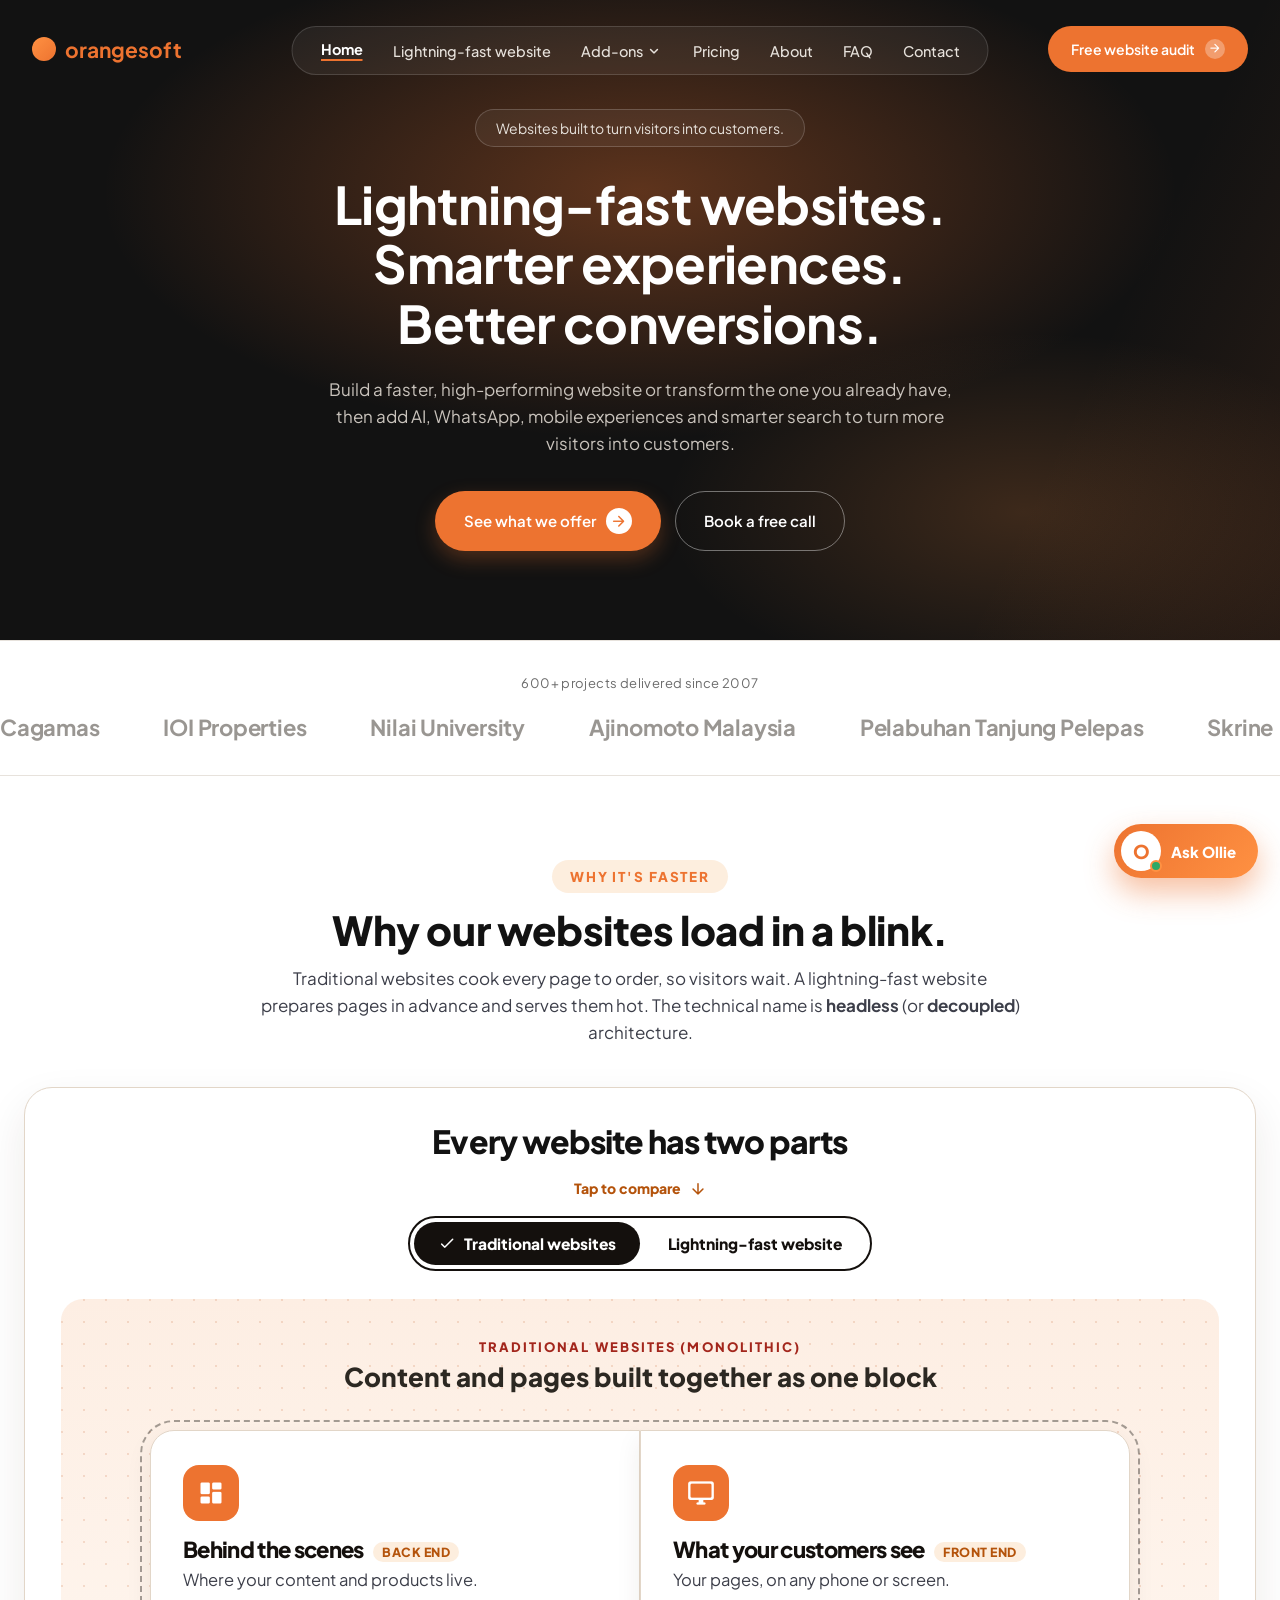
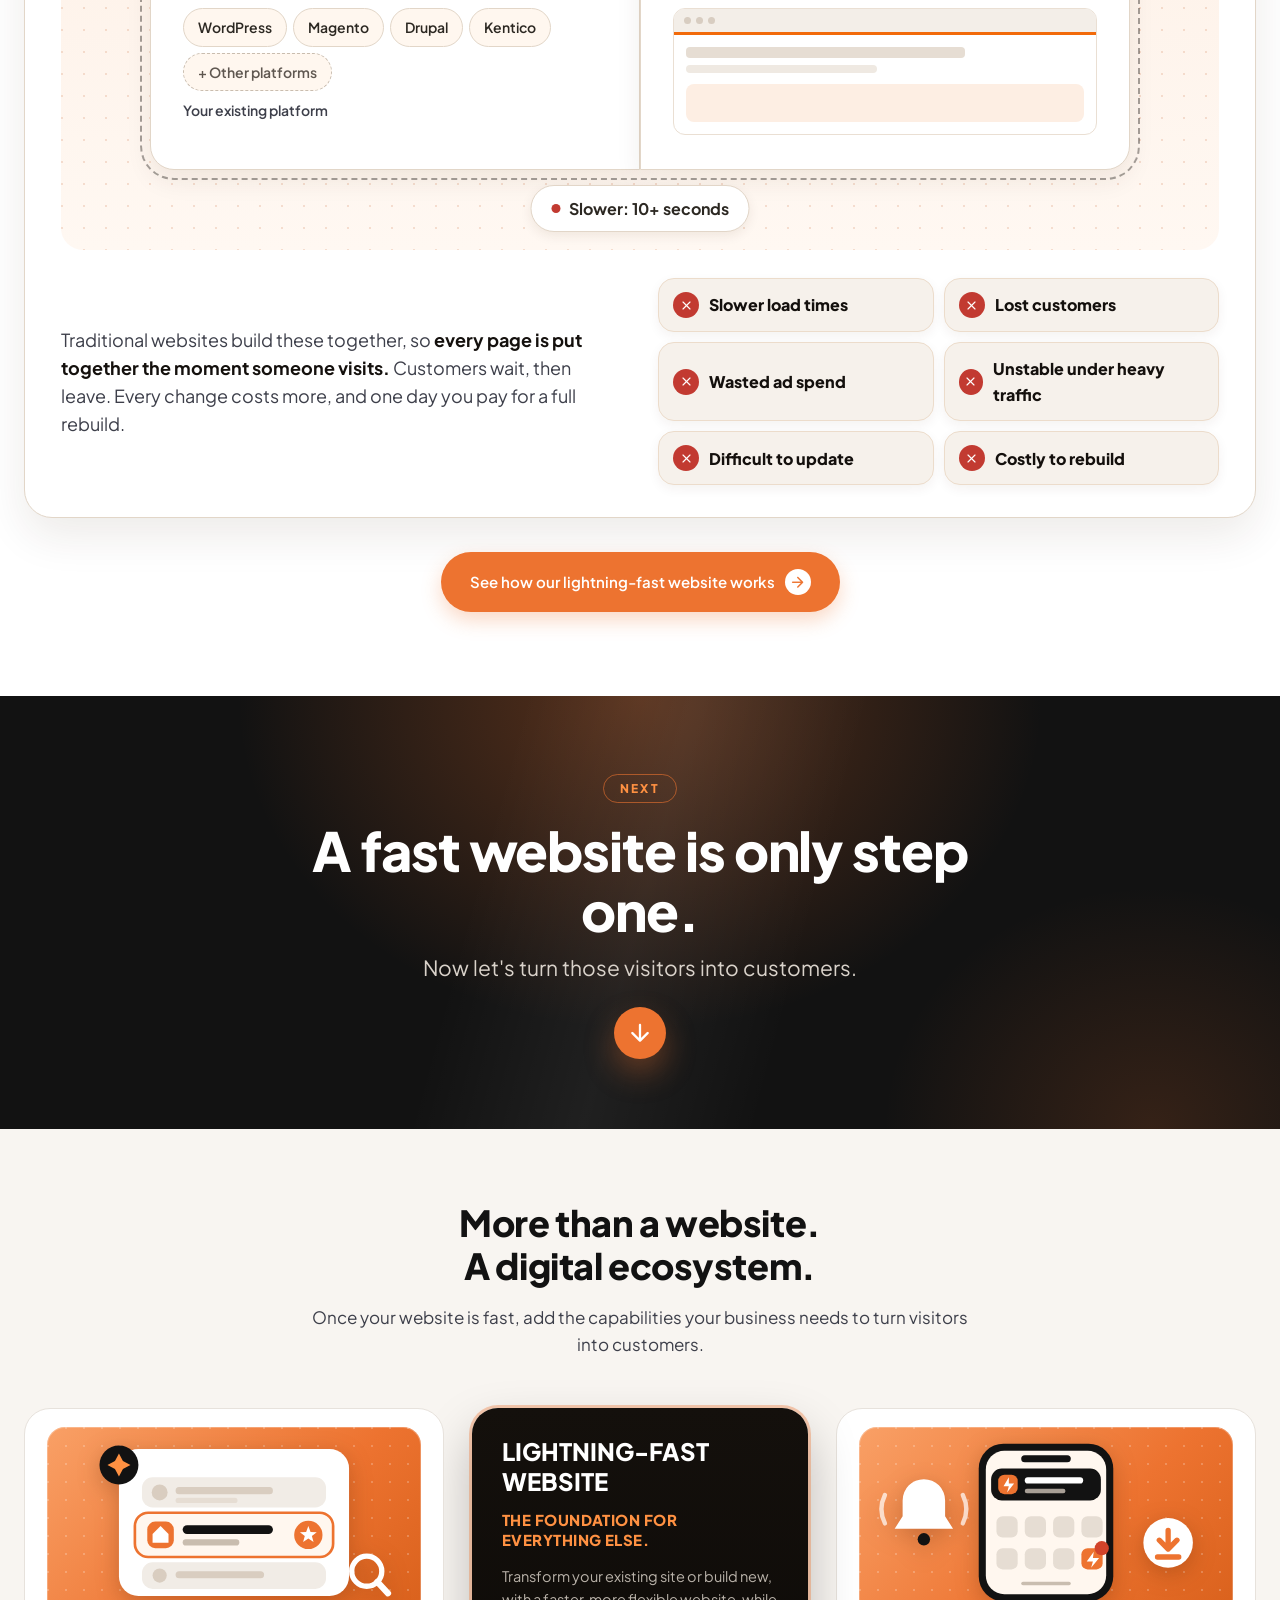
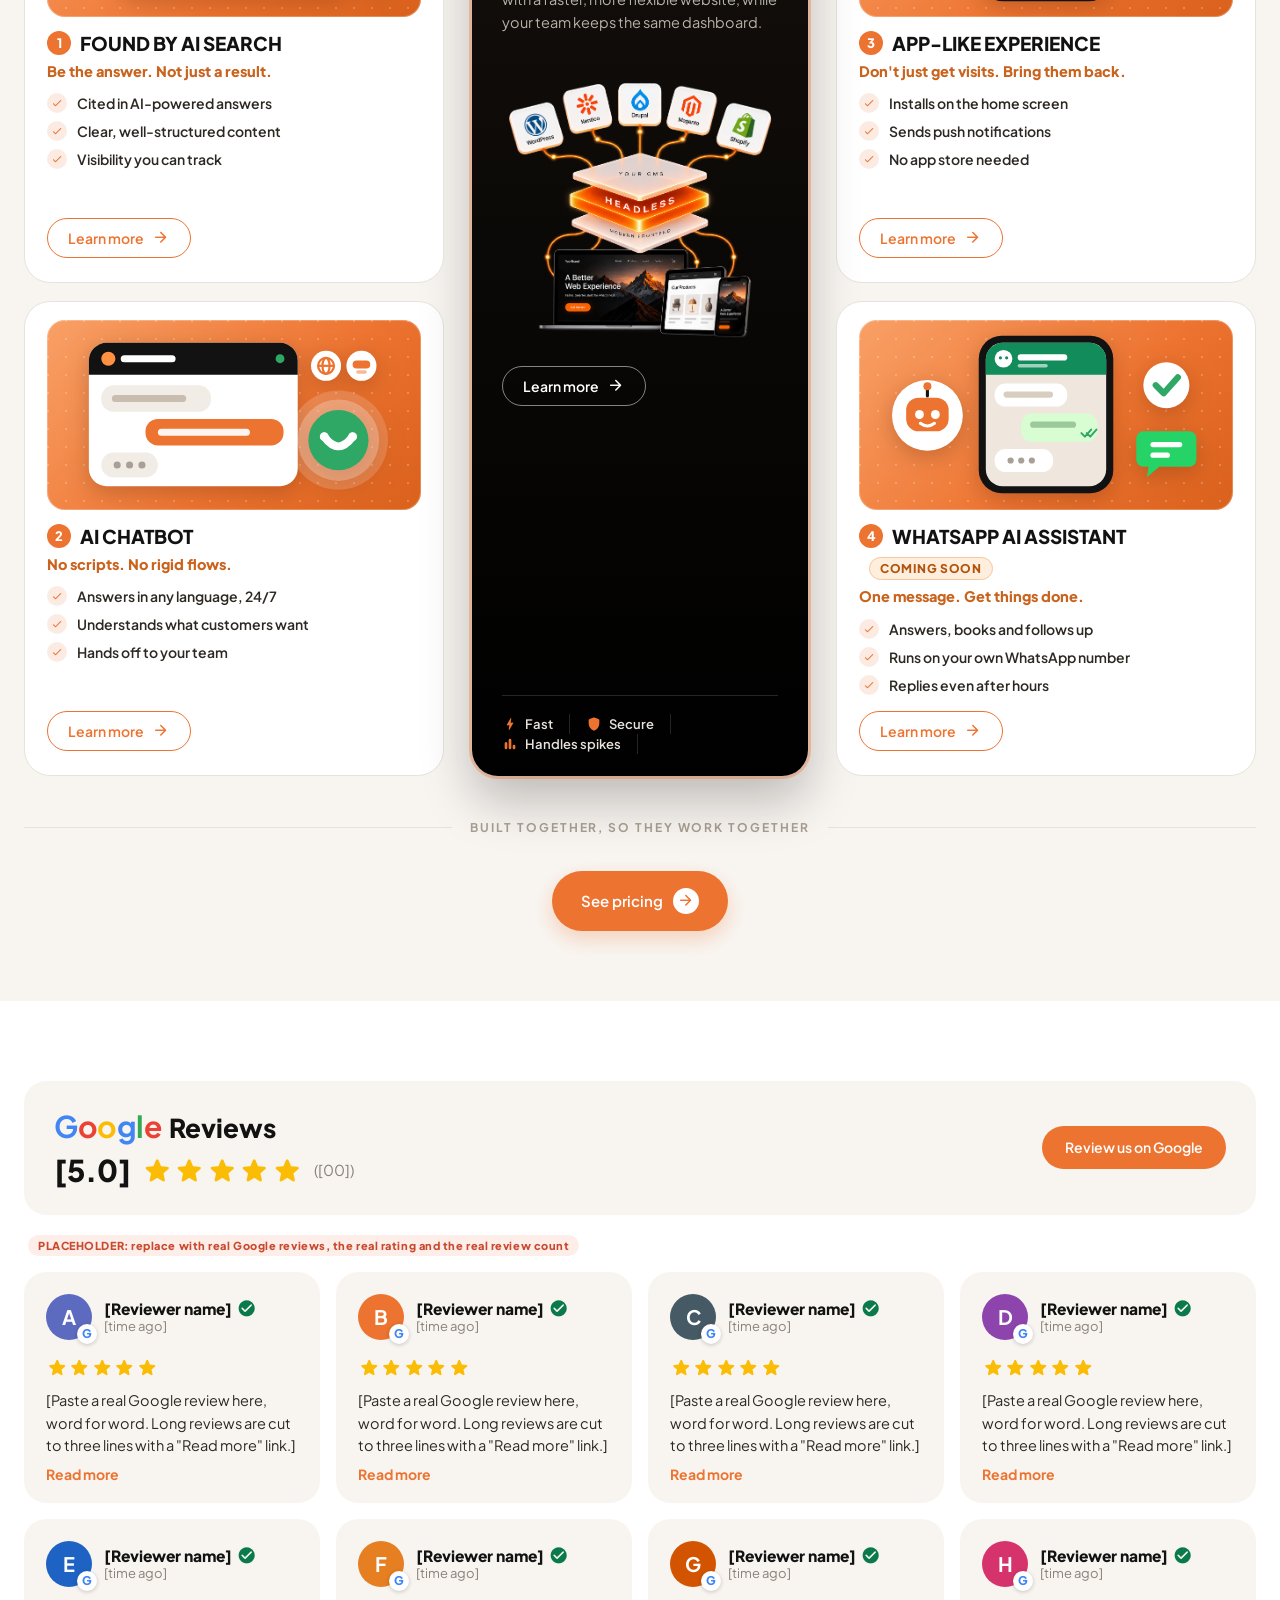
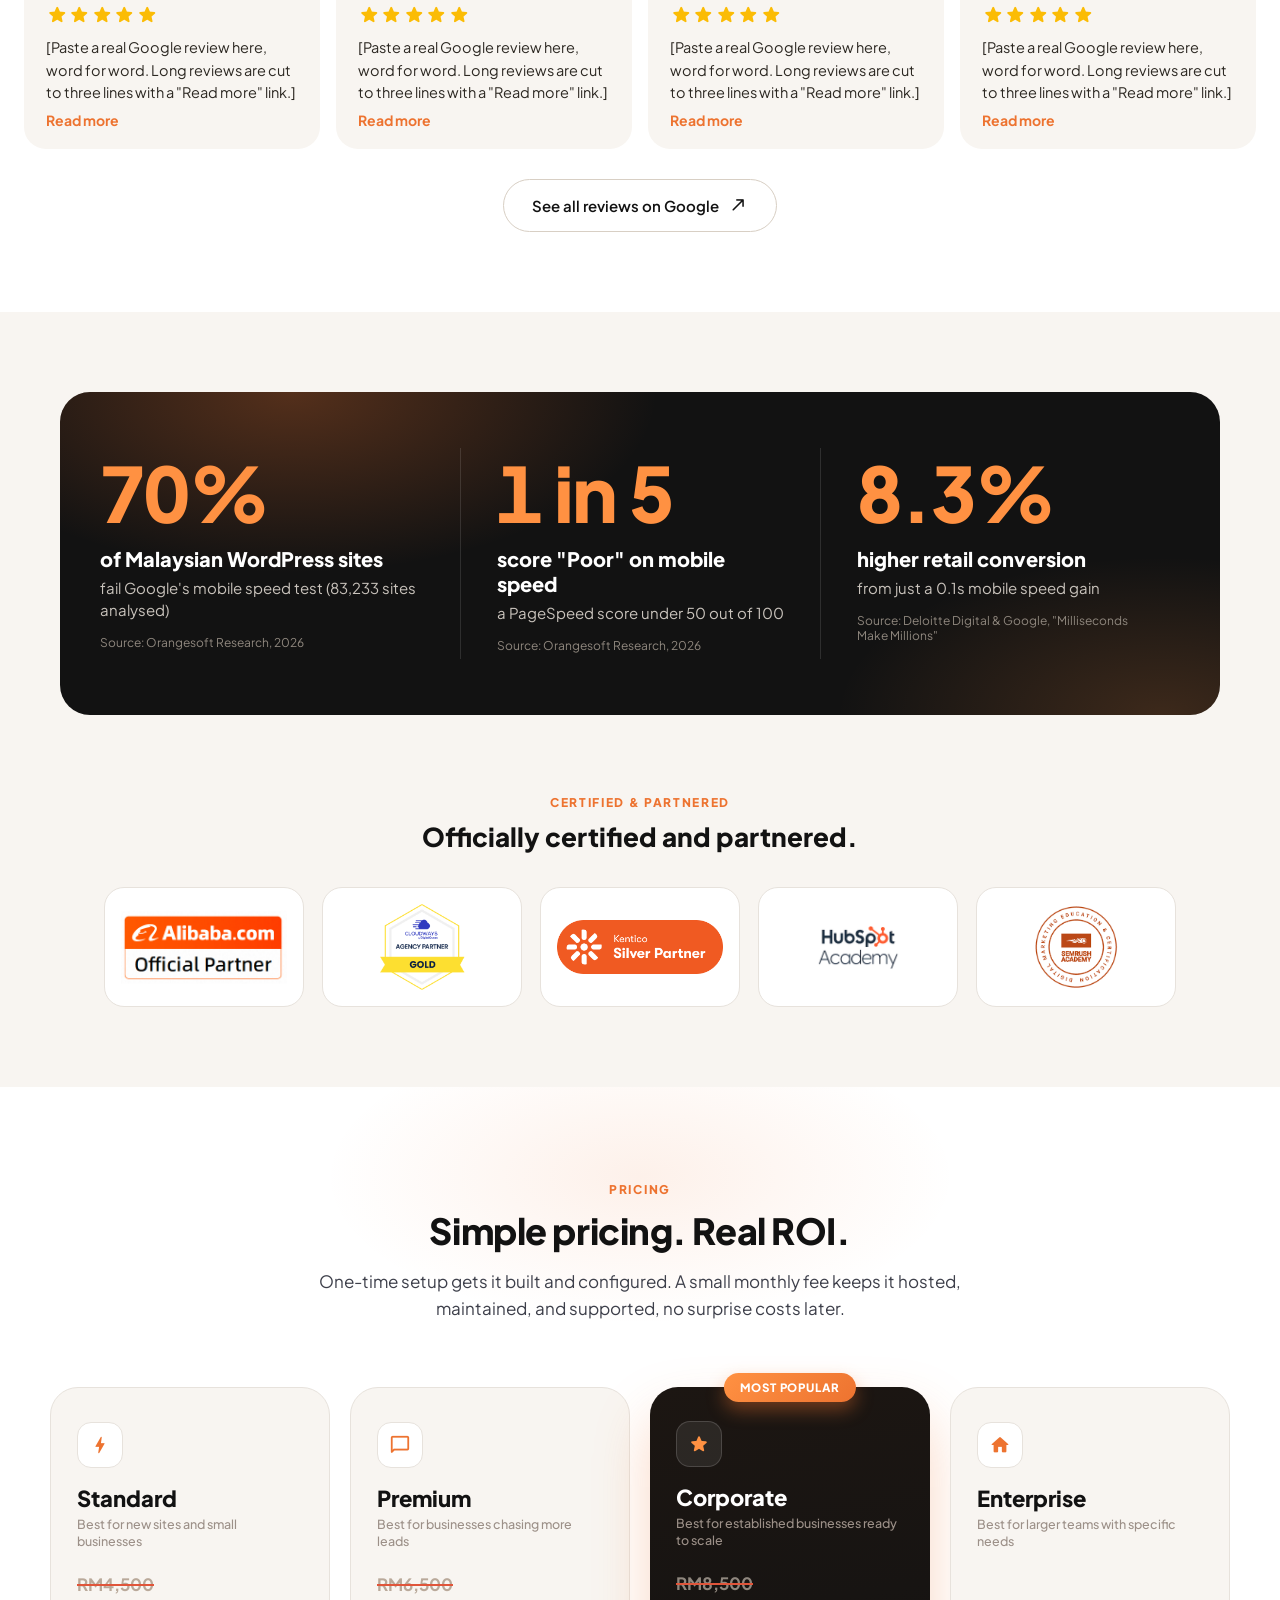
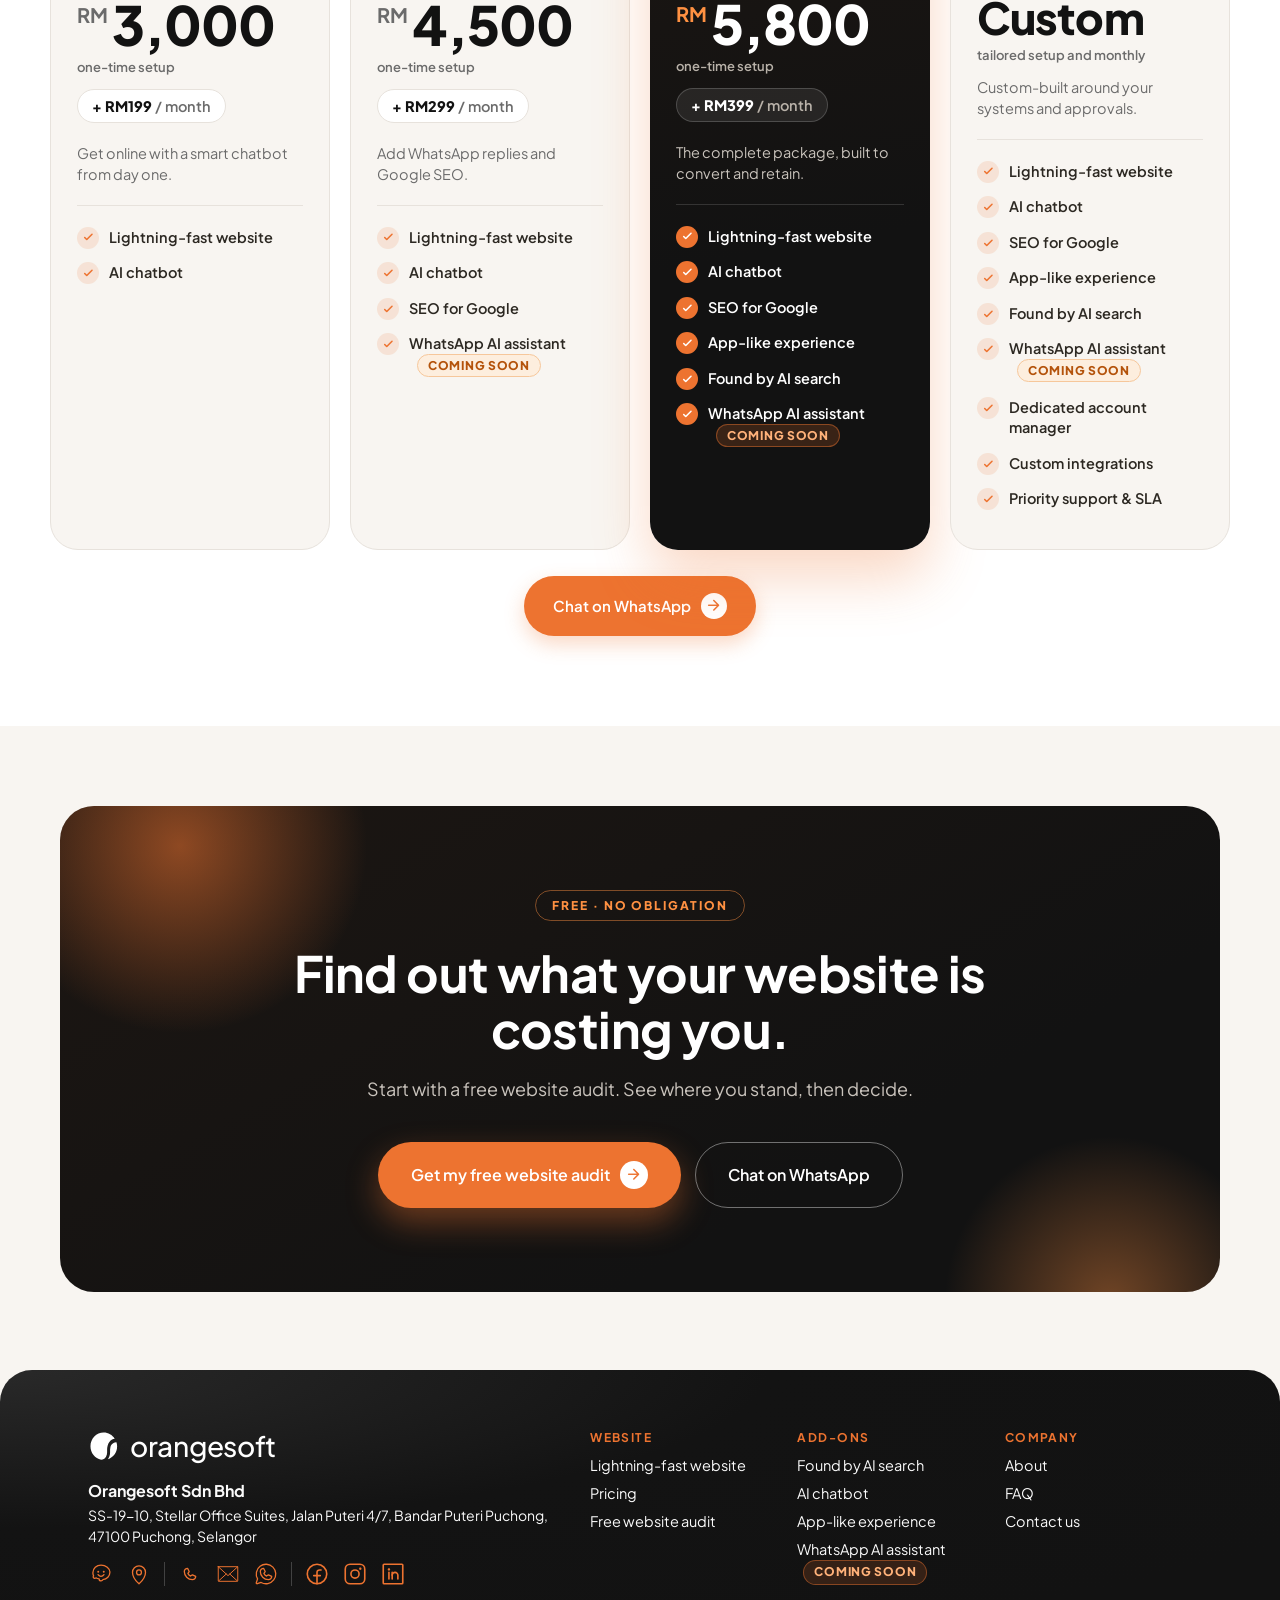
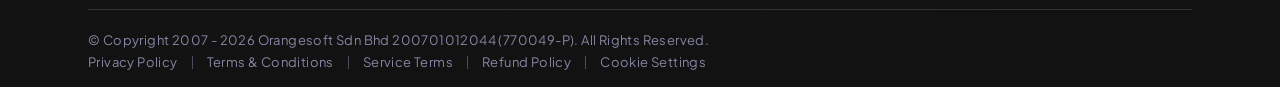
==== commit 363e73b3: "Add files via upload" ====
--- a/index.html
+++ b/index.html
@@ -1,20 +1,29 @@
 <!DOCTYPE html>
 <html lang="en">
 <head>
+<script>document.documentElement.classList.add("js")</script>
+<link rel="preconnect" href="https://fonts.googleapis.com">
+<link rel="preconnect" href="https://fonts.gstatic.com" crossorigin>
+<link href="https://fonts.googleapis.com/css2?family=Plus+Jakarta+Sans:wght@400;500;600;700;800&display=swap" rel="stylesheet">
+<link rel="preconnect" href="https://fonts.googleapis.com"><link href="https://fonts.googleapis.com/icon?family=Material+Icons+Round" rel="stylesheet">
+<meta name="viewport" content="width=device-width, initial-scale=1">
 <meta charset="UTF-8">
-<title>Hero Mockup — Before / After</title>
+<title>Orangesoft Homepage — Mockup v3</title>
+<meta name="description" content="Lightning-fast websites for Malaysian businesses. Keep your CMS, add a fast front end, plus AI search, chatbot and app-like add-ons. Free website audit.">
+<link rel="stylesheet" href="assets/css/orangesoft.css">
 <style>
   :root{
-    --orange:#f5750f;
+    --orange:#ed7330;
     --orange-light:#ff9142;
-    --dark:#0b0908;
-    --cream:#faf6f2;
+    --orange-dark:#c9631d;
+    --dark:#121212;
+    --cream:#f8f5f1;
     --gray:#6b6b6b;
     --border:#e7e2dc;
   }
   *{box-sizing:border-box;margin:0;padding:0;}
   body{
-    font-family:-apple-system,BlinkMacSystemFont,"Segoe UI",Roboto,Helvetica,Arial,sans-serif;
+    font-family:"Plus Jakarta Sans",-apple-system,BlinkMacSystemFont,"Segoe UI",Roboto,Helvetica,Arial,sans-serif;
     background:var(--cream);
   }
   .label-row{
@@ -55,7 +64,6 @@
     text-decoration:none;white-space:nowrap;
   }
   .nav-pill a:hover{color:#fff;}
-  .nav-pill a.nav-new{color:var(--orange-light);font-weight:700;}
   .nav-menu-btn{
     width:44px;height:44px;border-radius:50%;
     border:1px solid rgba(255,255,255,.18);
@@ -84,7 +92,7 @@
     text-align:center;
     padding:90px 24px 70px;
     background:
-      radial-gradient(60% 55% at 50% 30%, rgba(245,117,15,.35), transparent 70%),
+      radial-gradient(60% 55% at 50% 30%, rgba(237,115,48,.35), transparent 70%),
       radial-gradient(40% 40% at 80% 80%, rgba(255,145,66,.18), transparent 70%),
       var(--dark);
     overflow:hidden;
@@ -94,7 +102,7 @@
     position:absolute;
     inset:0;
     background:
-      linear-gradient(115deg, transparent 40%, rgba(245,117,15,.10) 50%, transparent 60%);
+      linear-gradient(115deg, transparent 40%, rgba(237,115,48,.10) 50%, transparent 60%);
     background-size:200% 200%;
     animation:streak 6s linear infinite;
     pointer-events:none;
@@ -163,7 +171,7 @@
     color:var(--orange);
     font-size:14px;
   }
-  .btn-outline{background:transparent;color:#1a1512;border:1px solid #d8cfc4;}
+  .btn-outline{background:transparent;color:#121212;border:1px solid #d8cfc4;}
   .cta-row-center{display:flex;gap:14px;justify-content:center;flex-wrap:wrap;}
   .btn-secondary{
     background:transparent;
@@ -224,7 +232,7 @@
   .section-heading{
     font-size:34px;
     font-weight:800;
-    color:#1a1512;
+    color:#121212;
     margin-bottom:16px;
     line-height:1.2;
   }
@@ -260,7 +268,7 @@
   .fcard h3{
     font-size:20px;
     font-weight:700;
-    color:#1a1512;
+    color:#121212;
     margin-bottom:12px;
   }
   .fcard p{
@@ -284,10 +292,10 @@
     position:relative;
   }
   .ecosystem-grid{
-    max-width:1240px;
+    max-width:1400px;
     margin:0 auto;
     display:grid;
-    grid-template-columns:1fr 1.15fr 1fr;
+    grid-template-columns:1.1fr 1.1fr 1.1fr;
     grid-template-rows:1fr 1fr;
     gap:24px;
     position:relative;
@@ -336,7 +344,7 @@
     font-size:24px;
     font-weight:800;
     letter-spacing:0;
-    color:#161311;
+    color:#121212;
     margin-bottom:14px;
   }
   .eco-middle .eco-label{color:#fff;font-size:24px;}
@@ -416,7 +424,7 @@
     background:rgba(255,255,255,.94);
     border-radius:10px;padding:7px 8px;
     display:flex;align-items:center;gap:6px;
-    font-size:9.5px;font-weight:700;color:#1a1512;
+    font-size:9.5px;font-weight:700;color:#121212;
     box-shadow:0 4px 10px rgba(0,0,0,.15);
   }
   .phone-notif .ico{
@@ -431,8 +439,8 @@
     box-shadow:0 4px 10px rgba(0,0,0,.15);
   }
   .wa-badge svg{width:15px;height:15px;color:#fff;}
-  .bubble-blue{background:#dcf1ff;color:#1a1512;border-bottom-right-radius:4px;margin-bottom:8px;}
-  .bubble-white{background:#fff;border:1px solid var(--border);color:#1a1512;border-bottom-left-radius:4px;box-shadow:0 6px 16px rgba(0,0,0,.05);}
+  .bubble-blue{background:#dcf1ff;color:#121212;border-bottom-right-radius:4px;margin-bottom:8px;}
+  .bubble-white{background:#fff;border:1px solid var(--border);color:#121212;border-bottom-left-radius:4px;box-shadow:0 6px 16px rgba(0,0,0,.05);}
   .search-mock .search-bar{
     display:flex;align-items:center;gap:6px;
     background:#fff;border:1px solid var(--border);border-radius:10px;
@@ -451,7 +459,7 @@
   }
   .search-result .r-badge svg{width:10px;height:10px;color:#fff;}
   .search-result .r-lines span{display:block;height:5px;border-radius:3px;background:#e7e2dc;margin-top:4px;}
-  .search-result .r-lines .r-title{font-size:10.5px;font-weight:800;color:#1a1512;}
+  .search-result .r-lines .r-title{font-size:10.5px;font-weight:800;color:#121212;}
 
   /* middle card graphic */
   .headless-graphic{width:100%;margin-top:22px;position:relative;height:220px;}
@@ -473,7 +481,7 @@
     background:linear-gradient(135deg,#ff9142,var(--orange));
     display:flex;align-items:center;justify-content:center;
     color:#fff;font-weight:800;font-size:13px;letter-spacing:.08em;
-    box-shadow:0 14px 30px rgba(245,117,15,.45);
+    box-shadow:0 14px 30px rgba(237,115,48,.45);
   }
   .hg-server{
     position:absolute;left:50%;bottom:0;transform:translateX(-50%);
@@ -528,38 +536,198 @@
     color:#fff;font-weight:700;font-size:15px;flex-shrink:0;
   }
   .review-who{flex:1;}
-  .review-name{font-size:14.5px;font-weight:700;color:#1a1512;display:flex;align-items:center;gap:5px;}
+  .review-name{font-size:14.5px;font-weight:700;color:#121212;display:flex;align-items:center;gap:5px;}
   .review-time{font-size:12.5px;color:#9c9088;}
   .review-stars{color:#f5a623;font-size:14px;margin-bottom:10px;letter-spacing:2px;}
-  .review-text{font-size:14px;line-height:1.6;color:#4a453f;}
+  .review-text{font-size:14px;line-height:1.6;color:#50525f;}
 
   /* ---------- STATS SECTION ---------- */
   .stats-section{background:var(--cream);padding:80px 24px;}
   .stats-grid{max-width:1160px;margin:0 auto;display:grid;grid-template-columns:repeat(3,1fr);gap:22px;}
   @media (max-width:900px){ .stats-grid{grid-template-columns:1fr;} }
   .stat-card{background:#fff;border:1px solid var(--border);border-radius:20px;padding:36px 30px;}
-  .stat-number{font-size:52px;font-weight:800;color:#161311;line-height:1;margin-bottom:22px;}
+  .stat-number{font-size:52px;font-weight:800;color:#121212;line-height:1;margin-bottom:22px;}
   .stat-desc{font-size:16px;line-height:1.6;color:#3a352f;margin-bottom:22px;}
   .stat-source{font-size:13px;color:#9c9088;}
 
   /* ---------- TRUST STRIP ---------- */
   .trust-strip{background:#fff;padding:50px 24px 70px;text-align:center;}
-  .trust-strip .t-label{font-size:16px;color:#4a453f;margin-bottom:36px;}
+  .trust-strip .t-label{font-size:16px;color:#50525f;margin-bottom:36px;}
   .trust-logos{max-width:900px;margin:0 auto;display:flex;justify-content:center;align-items:center;gap:56px;flex-wrap:wrap;}
   .trust-logos span{font-size:20px;font-weight:700;color:#2c2822;opacity:.55;}
 
-  /* ---------- FINAL CTA BAND ---------- */
-  .final-cta{padding:0 24px 90px;}
-  .final-cta-inner{
-    max-width:1160px;margin:0 auto;text-align:center;
-    border-radius:28px;padding:70px 24px;
-    background:
-      radial-gradient(1px 1px at 10% 30%, rgba(245,117,15,.35) 1px, transparent 0) 0 0/26px 26px,
-      linear-gradient(160deg,#fde3cd,#fbd9bd);
-    position:relative;overflow:hidden;
-  }
-  .final-cta h2{font-size:38px;font-weight:800;color:#1a1512;margin-bottom:16px;}
-  .final-cta p{font-size:16px;color:#5a5248;margin-bottom:30px;}
+  /* ---------- PAIN SECTION ---------- */
+  .pain-section{background:var(--cream);padding:80px 24px 20px;}
+  .merged-section{padding-bottom:70px;position:relative;}
+  .pain-grid{max-width:1160px;margin:0 auto;display:grid;grid-template-columns:repeat(4,1fr);gap:18px;}
+  @media (max-width:1000px){ .pain-grid{grid-template-columns:repeat(2,1fr);} }
+  @media (max-width:560px){ .pain-grid{grid-template-columns:1fr;} }
+  .pain-card{background:#fff;border:1px solid var(--border);border-radius:20px;padding:26px 24px;}
+  .pain-quote{font-size:18px;font-weight:700;color:#121212;line-height:1.35;margin-bottom:10px;}
+  .pain-card p{font-size:14px;line-height:1.6;color:var(--gray);}
+  .pain-answer{max-width:760px;margin:34px auto 0;text-align:center;font-size:17px;line-height:1.6;color:#3a352f;font-weight:600;}
+  .pain-answer b{color:var(--orange);}
+
+  /* ---------- WHO WE HELP ---------- */
+  .who-section{background:#fff;padding:80px 24px;}
+  .card-grid.four{grid-template-columns:repeat(4,1fr);}
+  @media (max-width:1000px){ .card-grid.four{grid-template-columns:repeat(2,1fr);} }
+  @media (max-width:560px){ .card-grid.four{grid-template-columns:1fr;} }
+  .who-card{border:1px solid var(--border);border-radius:20px;padding:28px 24px;text-align:left;}
+  .who-tag{display:inline-block;font-size:11.5px;font-weight:800;letter-spacing:.05em;text-transform:uppercase;color:var(--orange);margin-bottom:12px;}
+  .who-card h3{font-size:19px;font-weight:700;color:#121212;margin-bottom:10px;}
+  .who-card p{font-size:14px;line-height:1.6;color:var(--gray);margin-bottom:16px;}
+  .who-card a{font-size:13.5px;font-weight:700;color:var(--orange);text-decoration:none;}
+
+  /* ---------- PROOF BAND ---------- */
+  .proof-section{background:var(--cream);padding:80px 24px 80px;}
+  .proof-section .stats-grid{margin-bottom:70px;}
+  .proof-creds{text-align:center;max-width:1000px;margin:0 auto;}
+  .ph-tag{margin-top:14px;font-size:11px;font-weight:800;letter-spacing:.05em;color:#c94a2f;background:#fdeeea;display:inline-block;padding:4px 10px;border-radius:999px;}
+
+  /* ---------- PRICING TEASER ---------- */
+  .pricing-teaser{background:#fff;padding:70px 24px 20px;text-align:center;}
+  .pricing-teaser-inner{max-width:760px;margin:0 auto;border:1px solid var(--border);border-radius:24px;padding:40px 28px;background:var(--cream);}
+  .pt-from{font-size:13px;font-weight:800;letter-spacing:.08em;text-transform:uppercase;color:#9c9088;margin-bottom:8px;}
+  .pt-price{font-size:40px;font-weight:800;color:#121212;line-height:1.1;margin-bottom:10px;}
+  .pt-price span{font-size:18px;font-weight:600;color:var(--gray);}
+  .pt-note{font-size:15px;line-height:1.6;color:#50525f;margin-bottom:24px;}
+
+  /* ---------- REVIEWS LINK BLOCK ---------- */
+  .reviews-link-block{max-width:680px;margin:0 auto;text-align:center;}
+
+  /* ---------- FLOATING WHATSAPP ---------- */
+  .wa-float{position:fixed;right:22px;bottom:22px;z-index:50;display:flex;align-items:center;gap:10px;background:#25d366;color:#fff;font-weight:700;font-size:14px;padding:13px 20px;border-radius:999px;text-decoration:none;box-shadow:0 10px 24px rgba(0,0,0,.2);}
+  .wa-float svg{width:20px;height:20px;}
+
+  /* ---------- CERTIFIED & PARTNERED ---------- */
+  .partners-section{background:var(--cream);padding:60px 24px 70px;text-align:center;}
+  .partners-label{font-size:13px;font-weight:800;letter-spacing:.1em;text-transform:uppercase;color:#9c9088;margin-bottom:8px;}
+  .partners-title{font-size:26px;font-weight:800;color:#121212;margin-bottom:34px;}
+  .partners-logos{max-width:1000px;margin:0 auto;display:flex;justify-content:center;align-items:center;gap:36px 48px;flex-wrap:wrap;}
+  .partners-logos img{height:84px;width:auto;object-fit:contain;}
+  .partners-logos img.p-wide{height:68px;}
+  @media (max-width:560px){ .partners-logos img{height:68px;} .partners-logos img.p-wide{height:54px;} }
+
+  .eco-link{display:inline-flex;align-items:center;gap:8px;align-self:flex-start;font-size:13.5px;font-weight:700;color:var(--orange);text-decoration:none;border:1.5px solid var(--orange);border-radius:999px;padding:9px 18px;margin:0 0 18px;transition:background .15s ease,color .15s ease;}
+  .eco-link:hover{background:var(--orange);color:#fff;}
+  .eco-middle .eco-link{color:#fff;border-color:rgba(255,255,255,.5);}
+  .eco-middle .eco-link:hover{background:var(--orange);border-color:var(--orange);}
+
+  /* ---------- GOOGLE REVIEWS WIDGET ---------- */
+  .reviews-band{background:#fff;padding:80px 24px;}
+  .gr-wrap{max-width:1240px;margin:0 auto;}
+  .gr-head{display:flex;align-items:center;justify-content:space-between;gap:20px;flex-wrap:wrap;background:var(--cream);border-radius:22px;padding:26px 30px;margin-bottom:18px;}
+  .gr-title{font-size:26px;font-weight:800;color:#121212;display:flex;align-items:baseline;gap:8px;}
+  .gr-logo{font-size:30px;font-weight:700;letter-spacing:-.5px;}
+  .gr-rating{display:flex;align-items:center;gap:10px;margin-top:6px;}
+  .gr-score{font-size:30px;font-weight:800;color:#121212;}
+  .gr-big-stars{color:#fbbc05;font-size:26px;letter-spacing:2px;}
+  .gr-count{font-size:15px;color:#8a8279;}
+  .gr-cta{background:var(--orange);color:#fff;font-weight:700;font-size:15px;padding:14px 26px;border-radius:999px;text-decoration:none;white-space:nowrap;}
+  .gr-cta:hover{background:var(--orange-dark,#c9631d);}
+  .gr-grid{display:grid;grid-template-columns:repeat(4,1fr);gap:16px;}
+  @media (max-width:1000px){ .gr-grid{grid-template-columns:repeat(2,1fr);} }
+  @media (max-width:560px){ .gr-grid{grid-template-columns:1fr;} .gr-head{padding:20px;} }
+  .gr-card{background:var(--cream);border-radius:22px;padding:22px 22px 20px;display:flex;flex-direction:column;}
+  .gr-top{display:flex;align-items:center;gap:12px;margin-bottom:14px;}
+  .gr-avatar{position:relative;width:46px;height:46px;border-radius:50%;color:#fff;font-weight:700;font-size:20px;display:flex;align-items:center;justify-content:center;flex-shrink:0;}
+  .gr-g{position:absolute;right:-5px;bottom:-4px;width:20px;height:20px;border-radius:50%;background:#fff;color:#4285f4;font-size:12px;font-weight:800;display:flex;align-items:center;justify-content:center;box-shadow:0 1px 4px rgba(0,0,0,.2);}
+  .gr-who{min-width:0;}
+  .gr-name{font-size:15.5px;font-weight:800;color:#121212;display:flex;align-items:center;gap:5px;white-space:nowrap;overflow:hidden;text-overflow:ellipsis;}
+  .gr-tick{width:16px;height:16px;flex-shrink:0;}
+  .gr-time{font-size:13px;color:#8a8279;}
+  .gr-stars{color:#fbbc05;font-size:18px;letter-spacing:2px;margin-bottom:10px;}
+  .gr-text{font-size:14.5px;line-height:1.55;color:#2c2822;display:-webkit-box;-webkit-line-clamp:3;-webkit-box-orient:vertical;overflow:hidden;margin-bottom:8px;}
+  .gr-more{font-size:14px;font-weight:700;color:var(--orange);text-decoration:none;margin-top:auto;}
+
+  /* ---------- STAT PANEL + CREDENTIALS (v2) ---------- */
+  .stat-panel{position:relative;max-width:1160px;margin:0 auto 80px;background:var(--dark);border-radius:30px;padding:56px 40px;overflow:hidden;}
+  .stat-glow{position:absolute;inset:0;background:radial-gradient(45% 80% at 20% 0%,rgba(237,115,48,.30),transparent 70%),radial-gradient(40% 70% at 95% 100%,rgba(255,145,66,.18),transparent 70%);pointer-events:none;}
+  .stat-cols{position:relative;z-index:1;display:grid;grid-template-columns:repeat(3,1fr);}
+  @media (max-width:800px){ .stat-cols{grid-template-columns:1fr;} .stat-col{border-left:none !important;border-top:1px solid rgba(255,255,255,.12);padding:32px 0 !important;} .stat-col:first-child{border-top:none;padding-top:0 !important;} }
+  .stat-col{padding:6px 36px;border-left:1px solid rgba(255,255,255,.12);text-align:left;}
+  .stat-col:first-child{border-left:none;padding-left:0;}
+  .stat-big{font-size:76px;font-weight:800;line-height:1;color:var(--orange-light);margin-bottom:16px;letter-spacing:-.02em;font-variant-numeric:tabular-nums;}
+  .stat-head{font-size:20px;font-weight:800;color:#fff;margin-bottom:6px;}
+  .stat-sub{font-size:15px;color:#c9c3bc;line-height:1.45;margin-bottom:14px;}
+  .stat-src{font-size:12px;color:#8f877e;}
+  .proof-creds{text-align:center;max-width:1100px;margin:0 auto;}
+  .cred-eyebrow{font-size:12px;font-weight:800;letter-spacing:.14em;color:var(--orange);margin-bottom:10px;}
+  .cred-title{font-size:26px;font-weight:800;color:#121212;margin-bottom:34px;}
+  .cred-row{display:flex;flex-wrap:wrap;justify-content:center;gap:18px;}
+  .cred-tile{width:200px;height:120px;background:#fff;border:1px solid var(--border);border-radius:20px;display:flex;align-items:center;justify-content:center;padding:16px;transition:transform .2s ease,box-shadow .2s ease;}
+  .cred-tile:hover{transform:translateY(-4px);box-shadow:0 14px 30px rgba(20,14,8,.10);}
+  .cred-tile img{max-width:100%;max-height:100%;object-fit:contain;}
+  @media (max-width:560px){ .cred-tile{width:44%;height:100px;} .stat-big{font-size:60px;} .stat-panel{padding:40px 24px;} }
+
+  /* ---------- PRICING SECTION (v2) ---------- */
+  .pricing-section{background:#fff;padding:90px 24px 90px;position:relative;overflow:hidden;}
+  .pricing-section::before{content:"";position:absolute;left:50%;top:-120px;width:900px;height:420px;transform:translateX(-50%);background:radial-gradient(closest-side,rgba(237,115,48,.10),transparent 70%);pointer-events:none;}
+  .pricing-section .section-header{position:relative;}
+  .price-eyebrow{display:inline-block;font-size:12px;font-weight:800;letter-spacing:.14em;color:var(--orange);margin-bottom:12px;}
+  .plan-grid{position:relative;max-width:1180px;margin:0 auto;display:grid;grid-template-columns:repeat(4,1fr);gap:20px;align-items:stretch;padding-top:14px;}
+  @media (max-width:1050px){ .plan-grid{grid-template-columns:repeat(2,1fr);} }
+  @media (max-width:560px){ .plan-grid{grid-template-columns:1fr;} }
+  .plan-mini{position:relative;background:var(--cream);border:1px solid var(--border);border-radius:28px;padding:34px 26px 28px;text-align:left;display:flex;flex-direction:column;transition:transform .2s ease,box-shadow .2s ease;}
+  .plan-mini:hover{transform:translateY(-6px);box-shadow:0 20px 40px rgba(20,14,8,.09);}
+  .plan-mini.pop{background:linear-gradient(170deg,#1c1612 0%,#121212 60%);border:none;color:#fff;transform:translateY(-14px);box-shadow:0 28px 56px rgba(237,115,48,.28);}
+  .plan-mini.pop:hover{transform:translateY(-20px);}
+  @media (max-width:1050px){ .plan-mini.pop,.plan-mini.pop:hover{transform:none;} }
+  .plan-badge{position:absolute;top:-14px;left:50%;transform:translateX(-50%);background:linear-gradient(135deg,var(--orange-light),var(--orange));color:#fff;font-size:11.5px;font-weight:800;letter-spacing:.08em;text-transform:uppercase;padding:7px 16px;border-radius:999px;white-space:nowrap;box-shadow:0 8px 18px rgba(237,115,48,.4);}
+  .plan-icon{width:46px;height:46px;border-radius:14px;background:#fff;border:1px solid var(--border);display:flex;align-items:center;justify-content:center;margin-bottom:16px;color:var(--orange);}
+  .plan-icon svg{width:22px;height:22px;}
+  .plan-mini.pop .plan-icon{background:rgba(255,255,255,.08);border-color:rgba(255,255,255,.15);color:var(--orange-light);}
+  .plan-name{font-size:22px;font-weight:800;color:#121212;margin-bottom:4px;}
+  .plan-mini.pop .plan-name{color:#fff;}
+  .plan-best{font-size:12.5px;font-weight:500;color:#9c9088;margin-bottom:22px;line-height:1.4;min-height:35px;}
+  .plan-was{font-size:17px;font-weight:700;margin-bottom:2px;}
+  .plan-was s{color:#b9a99a;text-decoration-thickness:2px;text-decoration-color:#e0553a;}
+  .plan-mini.pop .plan-was s{color:#8f877e;}
+  .plan-price{font-size:54px;font-weight:800;line-height:1;color:#121212;letter-spacing:-.02em;display:flex;align-items:flex-start;gap:4px;}
+  .plan-price .pp-cur{font-size:20px;font-weight:700;margin-top:8px;color:var(--gray);letter-spacing:0;}
+  .plan-price.custom{font-size:44px;margin-top:22px;}
+  .plan-mini.pop .plan-price{color:#fff;}
+  .plan-mini.pop .plan-price .pp-cur{color:var(--orange-light);}
+  .plan-setup{font-size:13px;font-weight:600;color:var(--gray);margin:8px 0 14px;}
+  .plan-mini.pop .plan-setup{color:#b9b2a9;}
+  .plan-monthly{display:inline-block;align-self:flex-start;background:#fff;border:1px solid var(--border);border-radius:999px;padding:7px 14px;font-size:14.5px;font-weight:800;color:#121212;margin-bottom:20px;}
+  .plan-monthly em{font-style:normal;font-weight:600;color:var(--gray);}
+  .plan-mini.pop .plan-monthly{background:rgba(255,255,255,.08);border-color:rgba(255,255,255,.18);color:#fff;}
+  .plan-mini.pop .plan-monthly em{color:#b9b2a9;}
+  .plan-for{font-size:14.5px;line-height:1.5;color:var(--gray);margin:0 0 18px;min-height:44px;}
+  .plan-mini.pop .plan-for{color:#c9c3bc;}
+  .plan-list{list-style:none;margin-bottom:4px;flex:1;border-top:1px solid var(--border);padding-top:14px;}
+  .plan-mini.pop .plan-list{border-top-color:rgba(255,255,255,.14);}
+  .plan-list li{font-size:14.5px;font-weight:600;color:#2c2822;padding:8px 0 8px 32px;position:relative;line-height:1.35;}
+  .plan-mini.pop .plan-list li{color:#fff;}
+  .plan-list li::before{content:"check";font-family:'Material Icons Round';font-feature-settings:'liga';font-style:normal;letter-spacing:normal;text-transform:none;;position:absolute;left:0;top:7px;width:22px;height:22px;border-radius:50%;background:rgba(237,115,48,.14);color:var(--orange);font-size:12px;font-weight:800;display:flex;align-items:center;justify-content:center;}
+  .plan-mini.pop .plan-list li::before{background:var(--orange);color:#fff;}
+  .plan-list li.plan-inherit{padding-left:0;font-weight:800;color:#121212;font-size:14px;}
+  .plan-list li.plan-inherit::before{display:none;}
+  .plan-mini.pop .plan-list li.plan-inherit{color:var(--orange-light);}
+  .btn-dark-outline{background:transparent;color:#121212;border:1.5px solid #161311;}
+  .btn-dark-outline:hover{background:#161311;color:#fff;}
+  .plan-btn{justify-content:center;width:100%;padding:15px 16px;font-size:14.5px;}
+  .btn-wa{width:18px;height:18px;flex-shrink:0;}
+  .plan-foot{text-align:center;margin-top:34px;font-size:14px;color:#6b6259;}
+
+  /* ---------- FINAL CTA BAND (v2) ---------- */
+  .final-cta{background:var(--cream);padding:80px 24px 90px;}
+  .final-cta-inner{position:relative;max-width:1160px;margin:0 auto;border-radius:34px;padding:84px 32px;text-align:center;overflow:hidden;background:linear-gradient(150deg,#1c1612 0%,#121212 70%);}
+  .fc-orb{position:absolute;border-radius:50%;pointer-events:none;}
+  .fc-orb-1{width:520px;height:520px;left:-140px;top:-220px;background:radial-gradient(closest-side,rgba(237,115,48,.55),transparent 72%);}
+  .fc-orb-2{width:460px;height:460px;right:-120px;bottom:-240px;background:radial-gradient(closest-side,rgba(255,145,66,.40),transparent 72%);}
+  .fc-content{position:relative;z-index:1;max-width:760px;margin:0 auto;}
+  .fc-eyebrow{display:inline-block;font-size:12px;font-weight:800;letter-spacing:.16em;color:var(--orange-light);border:1px solid rgba(255,145,66,.45);border-radius:999px;padding:7px 16px;margin-bottom:24px;}
+  .final-cta h2{font-size:50px;line-height:1.12;font-weight:800;color:#fff;margin-bottom:18px;letter-spacing:-.01em;}
+  .final-cta p{font-size:18px;line-height:1.6;color:#c9c3bc;margin-bottom:38px;}
+  .fc-btn{padding:18px 32px;font-size:16px;box-shadow:0 14px 32px rgba(237,115,48,.4);}
+  .fc-link{display:inline-block;margin-top:22px;font-size:15px;font-weight:600;color:#c9c3bc;text-decoration:none;}
+  .fc-link:hover{color:#fff;text-decoration:underline;}
+  .fc-btn-ghost{display:inline-flex;align-items:center;gap:10px;padding:18px 30px;border-radius:999px;font-size:16px;font-weight:600;text-decoration:none;color:#fff;border:1.5px solid rgba(255,255,255,.4);transition:background .15s ease,border-color .15s ease;}
+  .fc-btn-ghost:hover{background:rgba(255,255,255,.1);border-color:#fff;}
+  @media (max-width:700px){ .final-cta h2{font-size:34px;} .final-cta-inner{padding:60px 22px;} .final-cta p{font-size:16px;} }
 
   /* ---------- FOOTER ---------- */
   .site-footer{background:#fff;padding:70px 24px 0;}
@@ -569,11 +737,11 @@
   .footer-brand .f-logo .f-dot{width:30px;height:30px;border-radius:50%;background:var(--orange);}
   .footer-brand p{font-size:14px;line-height:1.6;color:#6b6b6b;max-width:320px;}
   .footer-col-label{font-size:14px;color:#9c9088;margin-bottom:18px;}
-  .footer-col a{display:block;font-size:15px;font-weight:600;color:#1a1512;text-decoration:none;margin-bottom:14px;}
+  .footer-col a{display:block;font-size:15px;font-weight:600;color:#121212;text-decoration:none;margin-bottom:14px;}
   .footer-social{display:flex;gap:12px;margin-top:4px;}
   .footer-social a{
     width:38px;height:38px;border-radius:50%;border:1px solid var(--border);
-    display:flex;align-items:center;justify-content:center;color:#4a453f;
+    display:flex;align-items:center;justify-content:center;color:#50525f;
   }
   .footer-watermark{
     background:linear-gradient(160deg,#fde3cd,#fff);
@@ -582,7 +750,7 @@
   .footer-watermark span{
     display:block;text-align:center;white-space:nowrap;
     font-size:140px;font-weight:800;letter-spacing:-.02em;
-    color:transparent;-webkit-text-stroke:1.5px rgba(245,117,15,.35);
+    color:transparent;-webkit-text-stroke:1.5px rgba(237,115,48,.35);
   }
   .footer-bottom{
     max-width:1160px;margin:0 auto;padding:22px 0;
@@ -590,338 +758,1278 @@
     border-top:1px solid var(--border);font-size:13px;color:#9c9088;
   }
   .footer-bottom a{color:#9c9088;text-decoration:none;}
+  .back-to-top{
+    display:flex;align-items:center;gap:10px;
+  }
+  .back-to-top .btt-circle{
+    width:34px;height:34px;border-radius:50%;background:#161311;color:#fff;
+    display:flex;align-items:center;justify-content:center;
+  }
+
+  /* ===== SITE-WIDE CONSISTENCY (keep identical on every page) ===== */
+  .btn{padding:16px 28px;font-size:15px;}
+  .nav-pill a.nav-active{color:#fff;font-weight:700;box-shadow:inset 0 -2px 0 var(--orange);padding-bottom:3px;}
+  .section-heading{font-size:36px;line-height:1.2;}
+  .section-desc{font-size:16.5px;line-height:1.65;}
+  .page-hero h1{font-size:46px;line-height:1.15;}
+  .final-cta{padding:80px 24px 90px;}
+  .final-cta-inner{position:relative;max-width:1160px;margin:0 auto;border-radius:34px;padding:84px 32px;text-align:center;overflow:hidden;background:linear-gradient(150deg,#1c1612 0%,#121212 70%);}
+  .final-cta h2{font-size:50px;line-height:1.12;font-weight:800;color:#fff;margin-bottom:18px;letter-spacing:-.01em;}
+  .final-cta p{font-size:18px;line-height:1.6;color:#c9c3bc;margin-bottom:38px;}
+  .fc-actions{display:flex;gap:14px;justify-content:center;flex-wrap:wrap;}
+  .fc-btn{padding:18px 32px;font-size:16px;}
+  .fc-btn-ghost{display:inline-flex;align-items:center;gap:10px;padding:18px 30px;border-radius:999px;font-size:16px;font-weight:600;text-decoration:none;color:#fff;border:1.5px solid rgba(255,255,255,.4);}
+  @media (max-width:700px){ .section-heading{font-size:28px;} .page-hero h1{font-size:34px;} .final-cta h2{font-size:34px;} .final-cta-inner{padding:60px 22px;} .final-cta p{font-size:16px;} }
+  .eco-thumb{display:flex;justify-content:center;margin:-6px 0 12px;}
+  .eco-thumb img{width:100%;max-width:230px;height:auto;display:block;filter:drop-shadow(0 14px 22px rgba(201,99,29,.18));}
+  .eco-top-right .eco-thumb img,.eco-bottom-right .eco-thumb img{max-width:260px;}
+  /* add-on thumbnails: identical fixed squares so cards (and the middle card) keep their height */
+  .eco-head{display:flex;flex-direction:column;align-items:flex-start;gap:12px;margin-bottom:10px;}
+  .eco-head .eco-label{margin:0;}
+  .eco-thumb,.eco-top-right .eco-thumb,.eco-bottom-right .eco-thumb{width:128px;height:128px;flex:0 0 128px;margin:0;display:flex;align-items:center;justify-content:center;}
+  .eco-thumb img,.eco-top-right .eco-thumb img,.eco-bottom-right .eco-thumb img{width:100%;height:100%;max-width:none;object-fit:contain;filter:drop-shadow(0 8px 14px rgba(201,99,29,.20));}
+  /* compact ecosystem cards: bigger visuals, fewer lines, fits one screen */
+  .ecosystem-grid{gap:18px;}
+  .eco-card:not(.eco-middle){padding:20px 24px 18px;}
+  .eco-card:not(.eco-middle) .eco-head{gap:6px;margin-bottom:6px;}
+  .eco-card:not(.eco-middle) .eco-thumb{width:100%;height:200px;flex:0 0 200px;justify-content:flex-start;}
+  .eco-card:not(.eco-middle) .eco-thumb img{width:auto;max-width:100%;height:100%;object-position:left center;}
+  .eco-card:not(.eco-middle) .eco-label{font-size:19px;}
+  .eco-card:not(.eco-middle) .eco-headline{font-size:13px;margin-bottom:6px;}
+  .eco-card:not(.eco-middle) .eco-headline span{display:inline;}
+  .eco-card:not(.eco-middle) .eco-headline span+span:before{content:" ";}
+  .eco-card:not(.eco-middle) .eco-body{font-size:13.5px;line-height:1.5;margin-bottom:8px;max-width:100%;}
+  .eco-card:not(.eco-middle) .eco-footer{display:none;}
+  .eco-middle.eco-card{padding:28px 30px 22px;}
+  .eco-middle .eco-visual img{max-width:420px;}
+
+  /* ---- professional footer ---- */
+  .site-footer{background:#121212;padding:0;color:#b9b2aa;}
+  .site-footer .sf-inner{max-width:1160px;margin:0 auto;padding:64px 24px 28px;}
+  .sf-top{display:grid;grid-template-columns:1.5fr 1fr 1fr 1.4fr;gap:40px;padding-bottom:44px;border-bottom:1px solid #2a2420;}
+  .sf-logo{display:inline-flex;align-items:center;gap:10px;font-size:24px;font-weight:800;color:#fff;text-decoration:none;letter-spacing:-.01em;}
+  .sf-dot{width:14px;height:14px;border-radius:50%;background:var(--orange);display:inline-block;}
+  .sf-brand p{font-size:14.5px;line-height:1.65;margin:16px 0 20px;max-width:300px;color:#b9b2aa;}
+  .sf-social{display:flex;gap:10px;}
+  .sf-social a{width:38px;height:38px;border-radius:50%;border:1px solid #3a322b;display:flex;align-items:center;justify-content:center;color:#d8d2ca;transition:all .2s;}
+  .sf-social a:hover{background:var(--orange);border-color:var(--orange);color:#fff;}
+  .sf-col{display:flex;flex-direction:column;gap:11px;}
+  .sf-h{font-size:12px;font-weight:800;letter-spacing:.14em;text-transform:uppercase;color:#fff;margin-bottom:6px;}
+  .sf-col a{font-size:14.5px;color:#b9b2aa;text-decoration:none;transition:color .15s;}
+  .sf-col a:hover{color:var(--orange-light);}
+  .sf-contact span{font-size:14px;line-height:1.6;color:#8f877e;margin-top:4px;}
+  .sf-bottom{display:flex;justify-content:space-between;align-items:center;gap:16px;flex-wrap:wrap;padding-top:24px;font-size:13px;color:#8f877e;}
+  .sf-legal{display:flex;gap:22px;align-items:center;}
+  .sf-legal a{color:#8f877e;text-decoration:none;} .sf-legal a:hover{color:#fff;}
+  .sf-legal .sf-top-link{color:var(--orange-light);font-weight:700;}
+  @media (max-width:900px){.sf-top{grid-template-columns:1fr 1fr;gap:32px;}.sf-brand{grid-column:1/-1;}}
+  @media (max-width:520px){.sf-top{grid-template-columns:1fr;}.sf-bottom{flex-direction:column;align-items:flex-start;}}
+
+  .eco-pts{list-style:none;margin:2px 0 14px;padding:0;display:flex;flex-direction:column;gap:9px;}
+  .eco-pts li{display:flex;align-items:center;gap:10px;font-size:15px;font-weight:600;color:#2c2822;line-height:1.3;}
+  .eco-pts svg{flex-shrink:0;width:20px;height:20px;padding:4px;border-radius:50%;background:rgba(237,115,48,.14);color:var(--orange);box-sizing:border-box;}
+
+  /* mobile menu */
+  .m-menu{position:fixed;inset:0;z-index:200;background:#121212;color:#fff;display:none;flex-direction:column;padding:22px 24px 32px;overflow-y:auto;}
+  .m-menu.open{display:flex;}
+  .m-top{display:flex;justify-content:space-between;align-items:center;margin-bottom:28px;}
+  .m-logo{display:inline-flex;align-items:center;gap:10px;font-size:22px;font-weight:800;color:#fff;text-decoration:none;}
+  .m-logo i{width:13px;height:13px;border-radius:50%;background:#ed7330;display:inline-block;}
+  .m-close{width:44px;height:44px;border-radius:50%;border:1px solid #3a322b;background:transparent;color:#fff;font-size:22px;cursor:pointer;}
+  .m-links{display:flex;flex-direction:column;}
+  .m-links a{font-size:22px;font-weight:700;color:#fff;text-decoration:none;padding:16px 4px;border-bottom:1px solid #2a2420;display:flex;justify-content:space-between;align-items:center;}
+  .m-links a:after{content:"arrow_forward";font-family:'Material Icons Round';font-feature-settings:'liga';font-style:normal;letter-spacing:normal;text-transform:none;;color:#ed7330;}
+  .m-links a.on{color:#ff9142;}
+  .m-cta{margin-top:28px;display:flex;flex-direction:column;gap:12px;}
+  .m-cta a{text-align:center;text-decoration:none;font-weight:700;font-size:16px;padding:16px;border-radius:999px;}
+  .m-cta .p{background:#ed7330;color:#fff;} .m-cta .g{border:1px solid #3a322b;color:#fff;}
+  body.m-lock{overflow:hidden;}
+
+  /* Google Material Icons */
+  .mi{font-family:'Material Icons Round';font-weight:400;font-style:normal;font-size:1.25em;line-height:1;letter-spacing:normal;text-transform:none;white-space:nowrap;word-wrap:normal;direction:ltr;-webkit-font-feature-settings:'liga';font-feature-settings:'liga';-webkit-font-smoothing:antialiased;display:inline-flex;align-items:center;justify-content:center;vertical-align:middle;flex-shrink:0;width:1em;height:1em;overflow:hidden;}
+  .icon-badge .mi{font-size:32px;}
+  .eco-fitem .mi{font-size:16px;flex-shrink:0;color:var(--orange);}
+  .wa-badge .mi{font-size:15px;color:#fff;}
+  .search-mock .search-bar .mi{font-size:13px;color:var(--gray);flex-shrink:0;}
+  .search-result .r-badge .mi{font-size:10px;color:#fff;}
+  .hg-logo .mi{font-size:24px;}
+  .wa-float .mi{font-size:20px;}
+  .plan-icon .mi{font-size:22px;}
+  .eco-pts .mi{font-size:12px;width:20px;height:20px;flex-shrink:0;padding:4px;border-radius:50%;background:rgba(237,115,48,.14);color:var(--orange);box-sizing:border-box;}
+  .sf-social a{width:auto;height:auto;padding:9px 16px;border-radius:999px;font-size:13px;font-weight:600;text-decoration:none;}
+
+
+  /* homepage explainer v2 */
+  .bad li .mi{background:#d1432a;} .good li .mi{background:var(--orange);}
+
+  /* why it's faster */
+  .dc-tag{display:inline-block;font-size:12px;font-weight:800;letter-spacing:.14em;color:var(--orange);background:#fdeede;border-radius:999px;padding:7px 16px;margin-bottom:14px;}
+  .dc-head{max-width:760px;margin:0 auto 40px;text-align:center;}
+  .dc-head h3{font-size:36px;font-weight:800;line-height:1.15;color:#121212;margin:0 0 12px;letter-spacing:-.01em;}
+  .dc-head p{font-size:17.5px;line-height:1.6;color:var(--gray);margin:0 auto;}
+  .dc-act{margin-top:34px;text-align:center;}
+  @media (max-width:720px){.dc-head h3{font-size:28px;}}
+  .dc-section{background:#fff;padding:84px 24px;}
+  @media (max-width:720px){.dc-section{padding:56px 20px;}}
+
+  /* embedded explainer (from the artifact) */
+  .hx {
+    --hx-ink: #14100d;
+    --hx-soft: #5f5750;
+    --hx-cream: #fbf7f2;
+    --hx-peach: #fdeee3;
+    --hx-peach-2: #f9dcc6;
+    --hx-line: #eadfd3;
+    --hx-orange: #f26a0a;
+    --hx-orange-dark: #d85a00;
+    --hx-burnt: #c0521a;
+    --hx-red: #d9534f;
+    --hx-radius: 28px;
+    --hx-font: "Plus Jakarta Sans", "Segoe UI", system-ui, sans-serif;
+
+    font-family: inherit; font-size: 17px; line-height: 1.6; color: var(--hx-ink);
+    background: transparent; padding: 0; -webkit-font-smoothing: antialiased;
+  }
+  .hx *, .hx *::before, .hx *::after { box-sizing: border-box; }
+  .hx h2, .hx h3, .hx h4, .hx p { margin: 0; }
+  .hx h2, .hx h3, .hx h4 { letter-spacing: -0.03em; line-height: 1.12; }
+  .hx button { font-family: inherit; }
+  .hx-wrap { max-width: 1120px; margin: 0 auto; padding: 0 24px; }
+  .hx :focus-visible { outline: 3px solid var(--hx-orange); outline-offset: 3px; border-radius: 8px; }
+
+  /* ---------- Heading ---------- */
+  .hx-head { text-align: center; max-width: 720px; margin: 0 auto 56px; }
+  .hx-eyebrow { display: inline-block; font-size: 13px; font-weight: 700; letter-spacing: .1em; text-transform: uppercase; color: var(--hx-burnt); margin-bottom: 16px; }
+  .hx-head h2 { font-size: clamp(32px, 4.6vw, 54px); font-weight: 800; }
+  .hx-head p { margin-top: 18px; font-size: 18px; color: var(--hx-soft); }
+
+  /* ---------- Card base ---------- */
+  .hx-card { background: #fff; border: 1px solid var(--hx-line); border-radius: var(--hx-radius); }
+
+  /* ---------- Demo card ---------- */
+  .hx-demo { padding: 36px 36px 32px; }
+  .hx-demo-top { display: flex; flex-direction: column; align-items: center; justify-content: center; gap: 18px; text-align: center; margin-bottom: 28px; }
+  .hx-demo-top h3 { font-size: clamp(22px, 2.4vw, 28px); font-weight: 800; }
+  .hx-ctl { flex-direction: column; gap: 10px; }
+
+  .hx-ctl { display: flex; align-items: center; gap: 16px; flex-wrap: wrap; }
+  .hx-hint { display: inline-flex; align-items: center; gap: 8px; font-size: 14px; font-weight: 700; color: var(--hx-burnt); }
+  .hx-hint .mi { font-size: 18px; }
+  .hx-toggle { display: inline-flex; gap: 4px; padding: 4px; background: #fff; border: 2px solid var(--hx-ink); border-radius: 999px; }
+  .hx-toggle button {
+    display: inline-flex; align-items: center; gap: 8px; border: 0; background: transparent; color: var(--hx-ink);
+    font-weight: 700; font-size: 16px; padding: 12px 24px; border-radius: 999px; cursor: pointer; transition: background .25s, color .25s;
+  }
+  .hx-toggle button:hover { background: var(--hx-peach); }
+  .hx-toggle button[aria-pressed="true"] { background: var(--hx-ink); color: #fff; cursor: default; }
+  .hx-toggle button[data-mode="headless"][aria-pressed="true"] { background: var(--hx-orange); }
+  .hx-toggle button .mi { display: none; font-size: 18px; }
+  .hx-toggle button[aria-pressed="true"] .mi { display: inline-flex; }
+
+  /* Stage */
+  .hx-stage {
+    position: relative; display: grid; place-items: center; border-radius: 22px; padding: 64px 24px 40px; overflow: hidden;
+    background:
+      radial-gradient(circle at 1px 1px, rgba(192,82,26,.16) 1.2px, transparent 1.4px) 0 0 / 22px 22px,
+      linear-gradient(180deg, var(--hx-peach) 0%, #fff8f2 100%);
+  }
+  .hx-speed {
+    position: absolute; top: 18px; left: 18px; display: inline-flex; align-items: center; gap: 8px;
+    font-size: 14px; font-weight: 700; padding: 8px 16px; border-radius: 999px; background: #fff; border: 1px solid var(--hx-line);
+  }
+  .hx-speed::before { content: ""; width: 9px; height: 9px; border-radius: 50%; background: var(--hx-red); }
+  .hx-speed .on-h { display: none; }
+  .hx-label {
+    position: absolute; top: 18px; right: 18px; font-size: 13px; font-weight: 600; color: var(--hx-soft);
+    background: rgba(255,255,255,.8); padding: 8px 14px; border-radius: 999px;
+  }
+  .hx-label .on-h { display: none; }
+
+  .hx-bundle {
+    display: flex; align-items: stretch; width: 100%; max-width: 780px; padding: 8px; border-radius: 34px;
+    border: 2px dashed rgba(20,16,13,.38); transition: border-color .5s;
+  }
+  .hx-blk {
+    flex: 1 1 0; min-width: 0; background: #fff; border: 1px solid var(--hx-line); padding: 24px;
+    border-radius: 24px; transition: border-radius .5s ease;
+  }
+  .hx-ico { display: grid; place-items: center; width: 44px; height: 44px; border-radius: 13px; background: var(--hx-peach); color: var(--hx-orange); margin-bottom: 16px; }
+  .hx-blk h4 { font-size: 20px; font-weight: 800; }
+  .hx-blk > p { margin-top: 6px; font-size: 15px; color: var(--hx-soft); line-height: 1.5; }
+  .hx-chips { display: flex; flex-wrap: wrap; gap: 6px; margin-top: 16px; }
+  .hx-chips span { font-size: 12.5px; font-weight: 600; padding: 5px 11px; border-radius: 999px; background: #f3eee8; }
+  .hx-note { display: block; margin-top: 8px; font-size: 12.5px; color: var(--hx-soft); }
+
+  /* Together: the two blocks are glued into one shape */
+  .hx-back { border-radius: 24px 0 0 24px; border-right: 0; }
+  .hx-front { border-radius: 0 24px 24px 0; border-left: 0; }
+
+  /* The connector that appears when they are separated */
+  .hx-link { position: relative; flex: 0 0 auto; width: 0; align-self: center; height: 2px; transition: width .7s cubic-bezier(.2,.8,.2,1); }
+  .hx-wire { position: absolute; inset: 0; background: var(--hx-orange); transform: scaleX(0); transform-origin: left; transition: transform .6s .3s ease; border-radius: 2px; }
+  .hx-pulse { position: absolute; top: -4px; left: 0; width: 10px; height: 10px; border-radius: 50%; background: var(--hx-orange); opacity: 0; box-shadow: 0 0 0 5px rgba(242,106,10,.2); }
+
+  /* Mini browser (the front end) */
+  .hx-browser { margin-top: 16px; border: 1px solid var(--hx-line); border-radius: 12px; overflow: hidden; background: #fff; }
+  .hx-bar { display: flex; gap: 5px; padding: 8px 10px; background: #f3eee8; }
+  .hx-bar i { width: 7px; height: 7px; border-radius: 50%; background: #d8cdc1; display: block; }
+  .hx-load { height: 3px; background: #f1ebe4; }
+  .hx-load span { display: block; height: 100%; width: 100%; background: var(--hx-orange); transform-origin: left; }
+  .hx-page { padding: 12px; display: grid; gap: 7px; }
+  .hx-sk { height: 8px; border-radius: 4px; background: #efe9e2; }
+  .hx-sk.w1 { width: 70%; height: 11px; background: #e6ddd3; }
+  .hx-sk.w2 { width: 48%; }
+  .hx-sk.b { height: 38px; border-radius: 8px; background: var(--hx-peach); margin-top: 4px; }
+
+  /* Page-load bar: slow when glued together, fast when separated */
+  .hx-demo[data-mode="together"] { --hx-dur: 9s; }
+  .hx-demo[data-mode="headless"] { --hx-dur: 0.9s; }
+  .hx-load span { animation: hxLoad var(--hx-dur) ease-out infinite; }
+  @keyframes hxLoad { 0% { transform: scaleX(0); } 80%, 100% { transform: scaleX(1); } }
+
+  /* Headless mode */
+  .hx-demo[data-mode="headless"] .hx-bundle { border-color: transparent; }
+  .hx-demo[data-mode="headless"] .hx-back,
+  .hx-demo[data-mode="headless"] .hx-front { border-radius: 24px; border-width: 1px; }
+  .hx-demo[data-mode="headless"] .hx-link { width: 92px; }
+  .hx-demo[data-mode="headless"] .hx-wire { transform: scaleX(1); }
+  .hx-demo[data-mode="headless"] .hx-pulse { opacity: 1; animation: hxPulse 1.6s .9s ease-in-out infinite; }
+  @keyframes hxPulse { 0% { left: 0; } 100% { left: calc(100% - 10px); } }
+  .hx-demo[data-mode="headless"] .hx-speed::before { background: var(--hx-orange); }
+  .hx-demo[data-mode="headless"] .hx-speed .on-t, .hx-demo[data-mode="headless"] .hx-label .on-t { display: none; }
+  .hx-demo[data-mode="headless"] .hx-speed .on-h, .hx-demo[data-mode="headless"] .hx-label .on-h { display: inline; }
+
+  /* Outcome (changes with the toggle) */
+  .hx-outcome { display: grid; grid-template-columns: 1.2fr 1fr; gap: 32px; align-items: center; margin-top: 28px; }
+  .hx-outcome p { font-size: 18px; color: var(--hx-soft); line-height: 1.55; }
+  .hx-outcome p strong { color: var(--hx-ink); }
+  .hx-state ul { list-style: none; margin: 0; padding: 0; display: flex; flex-wrap: wrap; gap: 10px; }
+  .hx-state li { display: inline-flex; align-items: center; gap: 10px; font-weight: 700; font-size: 16px; padding: 11px 18px 11px 14px; border-radius: 999px; background: #f6f1eb; }
+  .hx-state li i { display: grid; place-items: center; width: 22px; height: 22px; border-radius: 50%; font-style: normal; line-height: 1; color: #fff; }
+  .hx-state li i .mi { font-size: 15px; }
+  .hx-state.t li i { background: var(--hx-red); }
+  .hx-state.h li { background: var(--hx-peach); }
+  .hx-state.h li i { background: var(--hx-orange); }
+  .hx-outcome-in { display: contents; }
+  .hx-demo[data-mode="together"] .hx-state.h, .hx-demo[data-mode="headless"] .hx-state.t { display: none; }
+  .hx-state { display: contents; }
+
+  /* ---------- Bottom row ---------- */
+  .hx-row { display: grid; grid-template-columns: 1fr 1fr; gap: 20px; margin-top: 20px; }
+  .hx-dark {
+    color: #fff; border: 0; padding: 40px;
+    background: radial-gradient(circle at 92% 0%, rgba(242,106,10,.34) 0%, transparent 52%), var(--hx-ink);
+  }
+  .hx-dark h3 { font-size: clamp(24px, 2.6vw, 32px); font-weight: 800; }
+
+  .hx-loss { list-style: none; margin: 24px 0 0; padding: 0; display: grid; gap: 12px; }
+  .hx-loss li { display: flex; align-items: center; gap: 14px; font-size: 17px; color: #ebe4dc; }
+  .hx-loss i { flex: none; display: grid; place-items: center; width: 28px; height: 28px; border-radius: 50%; background: rgba(217,83,79,.2); color: #ff8a82; font-style: normal; }
+  .hx-cost { display: flex; flex-direction: column; }
+  .hx-stat { margin-top: auto; padding-top: 28px; border-top: 1px solid rgba(255,255,255,.14); }
+  .hx-loss { margin-bottom: 32px; }
+  .hx-stat b { display: block; font-size: clamp(56px, 7vw, 84px); font-weight: 800; letter-spacing: -0.04em; line-height: 1; color: var(--hx-orange); }
+  .hx-stat span { display: block; margin-top: 10px; font-size: 18px; font-weight: 700; max-width: 18em; line-height: 1.35; }
+  .hx-stat small { display: block; margin-top: 12px; font-size: 12.5px; color: #a89d92; }
+
+  .hx-stack p { margin-top: 14px; color: #d8d0c8; font-size: 17px; max-width: 26em; }
+  .hx-img { margin-top: 24px; border-radius: 20px; overflow: hidden; background: #0d0a08; padding: 14px; display: grid; place-items: center; }
+  .hx-img img { width: 100%; height: auto; display: block; }
+
+  /* ---------- Responsive ---------- */
+  @media (max-width: 900px) {
+    .hx { padding: 72px 0; }
+    .hx-outcome { grid-template-columns: 1fr; gap: 20px; }
+    .hx-row { grid-template-columns: 1fr; }
+  }
+  @media (max-width: 720px) {
+    .hx-demo { padding: 24px 18px 22px; }
+    .hx-stage { padding: 64px 14px 28px; }
+    .hx-bundle { flex-direction: column; border-radius: 30px; }
+    .hx-back { border-radius: 24px 24px 0 0; border-right: 1px solid var(--hx-line); border-bottom: 0; }
+    .hx-front { border-radius: 0 0 24px 24px; border-left: 1px solid var(--hx-line); border-top: 1px solid var(--hx-line); }
+    .hx-link { width: 2px; height: 0; align-self: center; transition: height .7s cubic-bezier(.2,.8,.2,1); }
+    .hx-wire { transform: scaleY(0); transform-origin: top; }
+    .hx-pulse { left: -4px; top: 0; }
+    .hx-demo[data-mode="headless"] .hx-link { width: 2px; height: 56px; }
+    .hx-demo[data-mode="headless"] .hx-wire { transform: scaleY(1); }
+    .hx-demo[data-mode="headless"] .hx-back, .hx-demo[data-mode="headless"] .hx-front { border-width: 1px; border-style: solid; border-color: var(--hx-line); }
+    @keyframes hxPulse { 0% { top: 0; left: -4px; } 100% { top: calc(100% - 10px); left: -4px; } }
+    .hx-dark { padding: 28px 22px; }
+    .hx-label { display: none; }
+    .hx-ctl { width: 100%; }
+    .hx-toggle { width: 100%; }
+    .hx-toggle button { flex: 1; justify-content: center; padding: 12px 10px; }
+  }
+  @media (prefers-reduced-motion: reduce) {
+    .hx-load span { animation: none; transform: none; }
+    .hx-demo[data-mode="headless"] .hx-pulse { animation: none; }
+    .hx-bundle, .hx-blk, .hx-link, .hx-wire { transition: none; }
+  }
+
+  .hx-ico .mi { font-size: 22px; }
+  .hx .hx-head h2 { color: var(--hx-ink); }
+  .hx-solo { margin-top: 20px; }
+
+  .hx-illus{text-align:center;font-size:13px;color:#8f877e;margin:12px 0 0;}
+  .hx-proof{display:flex;align-items:center;gap:16px;justify-content:center;background:#fff;border:1px solid var(--hx-line);border-radius:20px;padding:18px 24px;margin:18px auto 0;max-width:640px;text-align:left;font-size:16px;color:var(--hx-soft);}
+  .hx-proof .mi{font-size:30px;color:var(--hx-orange);}
+  .hx-proof b{color:var(--hx-ink);} .hx-proof small{display:block;font-size:12.5px;color:#a0968c;margin-top:2px;}
+  .dc-act{display:flex;gap:22px;align-items:center;justify-content:center;flex-wrap:wrap;}
+  .dc-sub{font-weight:700;font-size:15px;color:var(--gray);text-decoration:underline;text-underline-offset:3px;}
+  .hx-chips .hx-other{background:#fff;border:1.5px dashed #c9bdaf;color:var(--hx-soft);}
+
+  .hx-outcome{grid-template-columns:1fr 1.15fr;}
+  .hx-state ul{display:grid;grid-template-columns:1fr 1fr;gap:10px;}
+  .hx-state li{font-size:15px;padding:10px 14px 10px 12px;}
+  @media (max-width:560px){.hx-state ul{grid-template-columns:1fr;}}
+
+  /* smooth hand-off into the ecosystem section */
+  .rv-js .pain-section .section-header,.rv-js .eco-card{opacity:0;transform:translateY(22px);transition:opacity .7s ease,transform .7s ease;}
+  .rv-js .pain-section .section-header.in,.rv-js .eco-card.in{opacity:1;transform:none;}
+  .rv-js .eco-card:nth-of-type(2){transition-delay:.08s;} .rv-js .eco-card:nth-of-type(3){transition-delay:.16s;} .rv-js .eco-card:nth-of-type(4){transition-delay:.24s;}
+  .eco-middle.in{animation:ecoGlow 2.4s .5s ease-out 1;}
+  @keyframes ecoGlow{0%{box-shadow:0 0 0 0 rgba(237,115,48,.55)}100%{box-shadow:0 0 0 26px rgba(237,115,48,0)}}
+
+  .hx-state li{border-radius:16px;}
+  @media (max-width:900px){.hx-outcome{grid-template-columns:1fr;gap:20px;}}
+  .hx{padding:0 !important;}
+
+
+  /* bold transition band */
+  .dc-section{background:#fff;padding-bottom:84px;}
+  .tx-band{position:relative;overflow:hidden;background:linear-gradient(120deg,var(--orange-dark) 0%,var(--orange) 55%,var(--orange-light) 100%);padding:78px 24px 70px;text-align:center;color:#fff;}
+  .tx-band:before{content:"";position:absolute;inset:0;background:radial-gradient(40% 90% at 15% 0%,rgba(255,255,255,.28),transparent 70%),radial-gradient(35% 80% at 92% 100%,rgba(11,9,8,.22),transparent 70%);pointer-events:none;}
+  .tx-band:after{content:"";position:absolute;inset:-40% -10%;background:linear-gradient(105deg,transparent 40%,rgba(255,255,255,.14) 50%,transparent 60%);animation:txShine 6s ease-in-out infinite;pointer-events:none;}
+  @keyframes txShine{0%{transform:translateX(-60%)}60%,100%{transform:translateX(60%)}}
+  .tx-in{position:relative;z-index:2;max-width:760px;margin:0 auto;}
+  .tx-eyebrow{display:inline-block;font-size:12px;font-weight:800;letter-spacing:.2em;color:rgba(255,255,255,.85);border:1px solid rgba(255,255,255,.45);border-radius:999px;padding:6px 16px;margin-bottom:18px;}
+  .tx-band h2{font-size:clamp(32px,5vw,54px);font-weight:800;line-height:1.1;letter-spacing:-.02em;margin:0 0 14px;color:#fff;}
+  .tx-band p{font-size:clamp(17px,2vw,21px);color:#fff3e8;margin:0 0 26px;}
+  .tx-arrow{display:inline-flex;width:52px;height:52px;border-radius:50%;background:#fff;color:var(--orange);align-items:center;justify-content:center;box-shadow:0 14px 30px rgba(11,9,8,.25);animation:txBob 1.6s ease-in-out infinite;}
+  .tx-arrow .mi{font-size:28px;}
+  @keyframes txBob{0%,100%{transform:translateY(0)}50%{transform:translateY(6px)}}
+  .rv-js .tx-band .tx-in{opacity:0;transform:translateY(26px);}
+  .rv-js .tx-band.in .tx-in{opacity:1;transform:none;transition:opacity .7s ease,transform .7s ease;}
+  .pain-section{padding-top:72px;}
+  @media (max-width:720px){.tx-band{padding:56px 20px 50px;}}
+  @media (prefers-reduced-motion:reduce){.tx-band:after,.tx-arrow{animation:none;}.rv-js .tx-band .tx-in{opacity:1;transform:none;}}
+
+  /* dark transition band */
+  .tx-band{background:var(--dark);}
+  .tx-band:before{background:radial-gradient(45% 110% at 50% 0%,rgba(237,115,48,.32),transparent 70%),radial-gradient(30% 80% at 90% 100%,rgba(237,115,48,.16),transparent 70%);}
+  .tx-band:after{background:linear-gradient(105deg,transparent 40%,rgba(255,255,255,.06) 50%,transparent 60%);}
+  .tx-eyebrow{color:var(--orange-light);border-color:rgba(237,115,48,.6);}
+  .tx-band p{color:#d9d2ca;}
+  .tx-arrow{background:var(--orange);color:#fff;box-shadow:0 14px 30px rgba(237,115,48,.35);}
+
+  /* ecosystem layout v2 */
+  .ecosystem-grid{grid-template-rows:auto 1fr 1fr;row-gap:18px;column-gap:44px;max-width:1240px;}
+  .connector-svg{display:none;}
+  .eco-colhead{grid-row:1;display:flex;align-items:center;gap:12px;font-size:12.5px;font-weight:800;letter-spacing:.14em;text-transform:uppercase;color:var(--orange-dark);margin:0 0 -4px;}
+  .eco-colhead:after{content:"";flex:1;height:2px;background:rgba(237,115,48,.3);border-radius:2px;}
+  .eco-colhead-l{grid-column:1;}.eco-colhead-r{grid-column:3;}
+  .eco-bottom-right{grid-column:1;grid-row:2;}   /* Found by AI search */
+  .eco-top-left{grid-column:1;grid-row:3;}       /* AI chatbot */
+  .eco-top-right{grid-column:3;grid-row:2;}      /* WhatsApp */
+  .eco-bottom-left{grid-column:3;grid-row:3;}    /* App-like */
+  .eco-middle{grid-column:2;grid-row:1 / span 3;margin-top:0;}
+  .eco-card:not(.eco-middle){overflow:visible;display:grid;grid-template-columns:132px 1fr;column-gap:16px;align-content:center;padding:20px 22px;}
+  .eco-card:not(.eco-middle) .eco-head{display:contents;}
+  .eco-card:not(.eco-middle) .eco-thumb{grid-column:1;grid-row:1 / span 4;width:132px;height:132px;flex:none;align-self:center;justify-content:center;}
+  .eco-card:not(.eco-middle) .eco-thumb img{width:100%;height:100%;object-position:center;}
+  .eco-card:not(.eco-middle) .eco-label,.eco-card:not(.eco-middle) .eco-headline,.eco-card:not(.eco-middle) .eco-pts,.eco-card:not(.eco-middle) .eco-link{grid-column:2;}
+  .eco-card:not(.eco-middle) .eco-label{display:flex;align-items:center;gap:9px;font-size:18px;margin:0 0 2px;}
+  .eco-card:not(.eco-middle) .eco-label:before{content:attr(data-n);width:24px;height:24px;border-radius:50%;background:var(--orange);color:#fff;font-size:13px;font-weight:800;display:inline-flex;align-items:center;justify-content:center;flex-shrink:0;}
+  .eco-card:not(.eco-middle) .eco-headline{margin:0 0 10px;text-transform:none;letter-spacing:0;font-size:14px;color:var(--orange-dark);}
+  .eco-card:not(.eco-middle) .eco-pts{margin:0 0 12px;gap:6px;}
+  .eco-card:not(.eco-middle) .eco-pts li{font-size:13.5px;}
+  .eco-card:not(.eco-middle) .eco-link{justify-self:start;}
+  /* connectors to the hub */
+  .eco-card:not(.eco-middle):after{content:"";position:absolute;top:50%;width:44px;height:2px;background:var(--orange);opacity:.55;}
+  .eco-bottom-right:after,.eco-top-left:after{left:100%;}
+  .eco-top-right:after,.eco-bottom-left:after{right:100%;}
+  .eco-card:not(.eco-middle):before{content:"";position:absolute;top:calc(50% - 4px);width:10px;height:10px;border-radius:50%;background:var(--orange);z-index:2;}
+  .eco-bottom-right:before,.eco-top-left:before{right:-5px;}
+  .eco-top-right:before,.eco-bottom-left:before{left:-5px;}
+  /* hub */
+  .eco-middle.eco-card{background:linear-gradient(180deg,#14100c,#000);box-shadow:0 0 0 3px rgba(237,115,48,.35),0 24px 50px rgba(11,9,8,.25);}
+  .eco-middle .eco-visual{align-items:center;}
+  .hub{width:100%;max-width:340px;display:flex;flex-direction:column;align-items:center;gap:8px;}
+  .hub-row{display:flex;flex-wrap:wrap;justify-content:center;gap:6px;}
+  .hub-row span{font-size:12.5px;font-weight:700;color:#e7e2dc;border:1px solid rgba(255,255,255,.22);border-radius:999px;padding:6px 12px;display:inline-flex;align-items:center;gap:6px;}
+  .hub-out span{background:rgba(255,255,255,.07);border-color:transparent;padding:10px 14px;flex-direction:column;gap:2px;font-size:12px;}
+  .hub-out .mi{font-size:24px;color:var(--orange-light);}
+  .hub-arr{color:var(--orange);font-size:24px;}
+  .hub-core{width:100%;display:flex;align-items:center;gap:14px;background:linear-gradient(120deg,var(--orange-dark),var(--orange),var(--orange-light));border-radius:16px;padding:16px 18px;color:#fff;box-shadow:0 12px 28px rgba(237,115,48,.35);}
+  .hub-core .mi{font-size:34px;}
+  .hub-core b{display:block;font-size:18px;font-weight:800;}
+  .hub-core em{font-style:normal;font-size:13px;opacity:.95;}
+  @media (max-width:900px){
+    .ecosystem-grid{grid-template-columns:1fr;grid-template-rows:auto;column-gap:0;}
+    .eco-colhead{display:none;}
+    .eco-card{grid-column:1 !important;grid-row:auto !important;}
+    .eco-middle{order:-1;}
+    .eco-card:not(.eco-middle):before,.eco-card:not(.eco-middle):after{display:none;}
+  }
+  @media (max-width:520px){.eco-card:not(.eco-middle){grid-template-columns:96px 1fr;}.eco-card:not(.eco-middle) .eco-thumb{width:96px;height:96px;}}
+
+  /* calmer ecosystem */
+  .eco-colhead{display:none;}
+  .ecosystem-grid{grid-template-rows:1fr 1fr;}
+  .eco-bottom-right{grid-row:1;}.eco-top-left{grid-row:2;}.eco-top-right{grid-row:1;}.eco-bottom-left{grid-row:2;}
+  .eco-middle{grid-row:1 / span 2;justify-content:center;}
+  .eco-card:not(.eco-middle) .eco-pts{display:none;}
+  .eco-card:not(.eco-middle) .eco-headline{font-size:15px;margin:0 0 14px;}
+  .eco-card:not(.eco-middle) .eco-thumb{grid-row:1 / span 3;width:140px;height:140px;}
+  .eco-card:not(.eco-middle){grid-template-columns:140px 1fr;padding:26px 24px;}
+  .hub-top,.hub-out,.hub-arr{display:none;}
+  .eco-middle .eco-visual{flex:0 0 auto;margin:18px 0 22px;}
+  .eco-middle .eco-link{margin-top:0;}
+
+  /* info back, still calm */
+  .eco-card:not(.eco-middle) .eco-pts{display:flex;margin:0 0 14px;gap:7px;}
+  .eco-card:not(.eco-middle) .eco-pts li{font-size:13.5px;font-weight:600;}
+  .eco-card:not(.eco-middle) .eco-headline{margin:0 0 10px;}
+  .eco-card:not(.eco-middle){grid-template-columns:120px 1fr;padding:24px 24px;}
+  .eco-card:not(.eco-middle) .eco-thumb{width:120px;height:120px;grid-row:1 / span 4;}
+  .hub-top{display:flex;}
+  .hub-arr{display:inline-flex;}
+  .hub-out{display:none;}
+  .eco-middle .eco-visual{margin:14px 0 20px;}
+  .hx-tm{display:inline-block;font-style:normal;font-size:11px;font-weight:800;letter-spacing:.04em;text-transform:uppercase;color:var(--orange-dark);background:#fdeede;border-radius:999px;padding:3px 9px;margin-left:6px;vertical-align:middle;}
+  .hx-terms{font-size:14px !important;line-height:1.5;background:#f8f5f1;border-left:3px solid var(--orange);padding:10px 14px;border-radius:0 10px 10px 0;margin-top:12px !important;}
+
+  .hx-outcome{grid-template-columns:1fr 1fr;gap:18px 36px;align-items:start;}
+  .hx-state p:not(.hx-terms){grid-column:1;grid-row:1;}
+  .hx-state .hx-terms{grid-column:1;grid-row:2;margin:0 !important;}
+  .hx-state ul{grid-column:2;grid-row:1 / span 2;align-self:center;}
+  .hx-state.t p{grid-row:1 / span 2;align-self:center;}
+  .hx-state.h p strong{display:block;font-size:20px;line-height:1.3;margin-bottom:6px;}
+  @media (max-width:900px){.hx-outcome{grid-template-columns:1fr;}.hx-state p:not(.hx-terms),.hx-state .hx-terms,.hx-state ul{grid-column:1;grid-row:auto !important;}}
+
+  /* prominent label */
+  .hx-stage{padding:92px 24px 64px;}
+  .hx-label{left:50%;right:auto;top:20px;transform:translateX(-50%);white-space:nowrap;font-size:17px;font-weight:800;color:#fff;background:var(--hx-ink);padding:12px 24px;border-radius:999px;box-shadow:0 8px 20px rgba(20,16,13,.18);}
+  .hx-demo[data-mode="headless"] .hx-label{background:var(--hx-orange);box-shadow:0 8px 22px rgba(237,115,48,.4);}
+  .hx-speed{top:auto;left:50%;bottom:18px;transform:translateX(-50%);font-size:15px;}
+  @media (max-width:900px){.hx-label{display:block !important;white-space:normal;text-align:center;font-size:15px;width:calc(100% - 36px);padding:11px 16px;border-radius:18px;}.hx-stage{padding-top:104px;}}
+
+  /* caption, not a button */
+  .hx-label,.hx-demo[data-mode="headless"] .hx-label{background:none;box-shadow:none;border-radius:0;padding:0 2px 8px;font-size:19px;font-weight:800;color:var(--hx-ink);border-bottom:3px solid var(--hx-ink);pointer-events:none;}
+  .hx-demo[data-mode="headless"] .hx-label{color:var(--hx-orange);border-bottom-color:var(--hx-orange);}
+  @media (max-width:900px){.hx-label,.hx-demo[data-mode="headless"] .hx-label{width:auto;border-radius:0;font-size:16px;padding:0 2px 6px;}}
+
+  /* banner label */
+  .hx-label,.hx-demo[data-mode="headless"] .hx-label{left:18px;right:18px;top:18px;transform:none;width:auto;white-space:normal;display:flex;align-items:center;justify-content:center;gap:10px;text-align:center;font-size:16px;font-weight:700;line-height:1.35;padding:12px 18px;border:1px solid #f1c9c2;border-bottom-width:1px;border-radius:12px;background:#fdecea;color:#a3361a;box-shadow:none;}
+  .hx-demo[data-mode="headless"] .hx-label{background:#fff1e3;border-color:#f6c79b;color:var(--orange-dark);}
+  .hx-label:before{content:"link";font-family:'Material Icons Round';font-feature-settings:'liga';font-weight:400;font-size:22px;line-height:1;flex-shrink:0;}
+  .hx-demo[data-mode="headless"] .hx-label:before{content:"call_split";}
+  .hx-label .on-t,.hx-label .on-h{display:inline;}
+  .hx-demo[data-mode="together"] .hx-label .on-h,.hx-demo[data-mode="headless"] .hx-label .on-t{display:none;}
+  .hx-stage{padding-top:96px;}
+
+  /* contrast + no red */
+  .hx-label,.hx-demo[data-mode="together"] .hx-label{background:#f1ece6;border-color:#d9d0c6;color:#2c2822;}
+  .hx-demo[data-mode="headless"] .hx-label{background:#fff1e3;border-color:#f0b987;color:#b4530b;}
+  .hx-speed::before{background:#6b6b6b;}
+  .hx-demo[data-mode="headless"] .hx-speed::before{background:#c9631d;}
+  .hx-state.t li i{background:#6b6b6b;}
+  .step-tag,.hx-tm,.hx-hint,.hx-terms b,.hx-state.h li{color:#b4530b;}
+  .hx-state.h li{color:#2c2822;}
+  .hx-toggle button[data-mode="headless"][aria-pressed="true"]{background:#ed7330;}
+  .hx-note,.hx-speed{color:#2c2822;}
+
+  /* label B: kicker + headline */
+  .hx-label,.hx-demo[data-mode="headless"] .hx-label,.hx-demo[data-mode="together"] .hx-label{position:static !important;transform:none !important;display:block !important;width:auto;background:none !important;border:0 !important;border-radius:0;box-shadow:none;padding:0;margin:0 0 26px;text-align:center;pointer-events:none;}
+  .hx-label:before,.hx-demo[data-mode="headless"] .hx-label:before{content:none !important;}
+  .hx-label>span{display:block;font-size:clamp(18px,2.2vw,24px);font-weight:800;line-height:1.25;color:#2c2822;}
+  .hx-label>span small{display:block;font-size:12px;font-weight:800;letter-spacing:.16em;margin-bottom:6px;color:#5a5550;}
+  .hx-demo[data-mode="headless"] .hx-label>span small{color:#b4530b;}
+  .hx-demo[data-mode="together"] .hx-label .on-h,.hx-demo[data-mode="headless"] .hx-label .on-t{display:none !important;}
+  .hx-stage{padding-top:40px;}
+  @media (max-width:900px){.hx-label{display:block !important;}.hx-stage{padding-top:32px;}}
+
+  /* red back for the "problem" state, accessible shades */
+  .hx-speed::before{background:#c23a31;}
+  .hx-demo[data-mode="headless"] .hx-speed::before{background:#c9631d;}
+  .hx-state.t li i{background:#c23a31;}
+  .hx-demo[data-mode="together"] .hx-label>span small{color:#a3261c;}
+
+  /* bigger diagram on desktop */
+  @media (min-width:901px){
+    .hx-wrap{max-width:1240px !important;}
+    .hx-bundle{max-width:1000px;}
+    .hx-blk{padding:34px 32px !important;}
+    .hx-blk h4{font-size:22px;}
+    .hx-blk p{font-size:16px;}
+    .hx-chips span{font-size:14px;padding:7px 14px;}
+    .hx-stage{padding-bottom:70px;}
+  }
+
+  /* terms row */
+  .hx-state .hx-terms{grid-column:1 / -1 !important;grid-row:2 !important;display:grid;grid-template-columns:repeat(3,minmax(0,1fr));gap:14px;background:none !important;border:0 !important;padding:0 !important;margin:6px 0 0 !important;}
+  .hx-term{display:flex;gap:12px;align-items:flex-start;background:#f8f5f1;border:1px solid #e7e2dc;border-radius:14px;padding:16px;}
+  .hx-term>.mi{width:40px;height:40px;font-size:22px;border-radius:12px;background:#fff;color:#b4530b;border:1px solid #f0d3b8;flex-shrink:0;}
+  .hx-term b{display:block;font-size:16px;font-weight:800;color:#b4530b;margin-bottom:2px;}
+  .hx-term p{margin:0 !important;font-size:14px !important;line-height:1.45;color:#50525f;}
+  @media (max-width:900px){.hx-state .hx-terms{grid-template-columns:1fr;grid-row:auto !important;}}
+  .hx-state.h ul{grid-row:1 !important;}
+  .hx-state.h p:not(.hx-terms){grid-row:1 !important;align-self:center;}
+
+  /* nav dropdown */
+  .nav-dd{position:relative;display:flex;align-items:center;}
+  .nav-dd>a{display:inline-flex;align-items:center;gap:2px;}
+  .nav-dd .dd-chev{font-size:18px;transition:transform .2s;}
+  .nav-dd:hover .dd-chev,.nav-dd:focus-within .dd-chev{transform:rotate(180deg);}
+  .dd-panel{position:absolute;top:100%;left:50%;transform:translateX(-50%);padding-top:20px;opacity:0;visibility:hidden;transition:opacity .18s ease,visibility .18s;z-index:60;}
+  .nav-dd:hover .dd-panel,.nav-dd:focus-within .dd-panel{opacity:1;visibility:visible;}
+  .dd-card{width:340px;background:#fff;border:1px solid #e7e2dc;border-radius:20px;padding:10px;box-shadow:0 22px 50px rgba(11,9,8,.22);}
+  .nav-pill .dd-card a{color:#121212;white-space:normal;}
+  .dd-item{display:flex;align-items:center;gap:12px;padding:10px 12px;border-radius:14px;}
+  .dd-item:hover{background:#fff7ef;}
+  .dd-item img{width:44px;height:44px;object-fit:contain;flex-shrink:0;}
+  .dd-item b{display:block;font-size:15px;font-weight:800;color:#121212;}
+  .dd-item small{display:block;font-size:13px;font-weight:500;color:#50525f;margin-top:1px;}
+  .nav-pill .dd-card a.dd-all{display:flex;align-items:center;justify-content:space-between;margin-top:6px;padding:12px 14px;border-top:1px solid #e7e2dc;border-radius:0 0 12px 12px;font-size:14px;font-weight:800;color:#b4530b;}
+  .nav-pill .dd-card a.dd-all:hover{color:#b4530b;text-decoration:underline;}
+  .dd-all .mi{font-size:18px;}
+  .m-sub{display:flex;flex-direction:column;padding:4px 0 8px 14px;border-bottom:1px solid #2a2420;}
+  .m-links .m-sub a{font-size:17px;font-weight:600;color:#d9d2ca;padding:11px 4px;border-bottom:0;}
+  .m-links .m-sub a:after{content:none;}
+
+  /* simple dropdown */
+  .dd-card{width:250px;padding:8px;}
+  .dd-item img,.dd-item small{display:none !important;}
+  .dd-item{padding:11px 14px;}
+  .dd-item b{font-size:15px;font-weight:700;}
+  .soon-tag{display:inline-block;margin-left:8px;font-style:normal;font-size:10.5px;font-weight:800;letter-spacing:.06em;text-transform:uppercase;color:#b4530b;background:#fdeede;border:1px solid #f6c79b;border-radius:999px;padding:3px 8px;vertical-align:middle;white-space:nowrap;}
+  .dd-item>span{display:flex;align-items:center;gap:8px;}
+  .dd-item .soon-tag{margin-left:0;font-size:9.5px;padding:2px 7px;}
+  .plan-list li .soon-tag{margin-left:8px;font-size:9.5px;padding:2px 7px;line-height:1.3;}
+  .plan-mini.pop .plan-list li .soon-tag{background:rgba(237,115,48,.18);color:#ffb27a;border-color:rgba(237,115,48,.45);}
+  .eco-label .soon-tag{font-size:9.5px;margin-left:10px;padding:2px 7px;line-height:1.3;}
+  .eco-middle .eco-label .soon-tag{display:none;}
+  .m-links .m-sub a .soon-tag{margin-left:10px;}
+  .ac-body h3 .soon-tag,.ex-copy h3 .soon-tag{font-size:11px;margin-left:12px;position:relative;top:-3px;}
+
+  /* ecosystem side cards: image on top, content below */
+  .eco-card:not(.eco-middle){display:flex;flex-direction:column;align-items:flex-start;padding:18px 22px 24px;}
+  .eco-card:not(.eco-middle):before,.eco-card:not(.eco-middle):after{display:none;}
+  .eco-card:not(.eco-middle) .eco-head{display:flex;flex-direction:column;align-items:flex-start;gap:14px;margin:0 0 6px;width:100%;}
+  .eco-card:not(.eco-middle) .eco-thumb{width:100%;height:150px;flex:0 0 150px;margin:0;display:flex;align-items:center;justify-content:center;background:#fff7ef;border-radius:18px;padding:10px;box-sizing:border-box;}
+  .eco-card:not(.eco-middle) .eco-thumb img{width:auto;height:100%;max-width:100%;object-fit:contain;object-position:center;}
+  .eco-card:not(.eco-middle) .eco-label{display:flex;align-items:center;flex-wrap:wrap;gap:9px;font-size:19px;margin:0;}
+  .eco-card:not(.eco-middle) .eco-headline{margin:0 0 12px;font-size:14.5px;line-height:1.4;}
+  .eco-card:not(.eco-middle) .eco-pts{display:flex;margin:0 0 16px;gap:8px;}
+  .eco-card:not(.eco-middle) .eco-pts li{font-size:14px;}
+  .eco-card:not(.eco-middle) .eco-link{margin:auto 0 0;}
+
+  /* order: Found by AI search, AI chatbot, App-like experience, WhatsApp AI assistant (last) */
+  .eco-top-right{grid-row:2;}
+  .eco-bottom-left{grid-row:1;}
+  @media (max-width:900px){.eco-middle{order:-1;}.eco-bottom-right{order:1;}.eco-top-left{order:2;}.eco-bottom-left{order:3;}.eco-top-right{order:4;}.eco-card{grid-row:auto !important;}}
+  .dd-card{min-width:310px;}
+  .dd-item>span{white-space:nowrap;flex:1;}
+  .dd-item b{white-space:nowrap;}
+  .dd-item .soon-tag{margin-left:auto;}
+
+/* hx mobile fix: nothing floats over the diagram */
+@media (max-width:900px){
+  .hx-stage{display:flex !important;flex-direction:column;align-items:stretch;padding:24px 14px 20px !important;gap:0;}
+  .hx-label{position:static !important;margin:0 0 18px !important;}
+  .hx-speed{position:static !important;transform:none !important;align-self:center;margin:18px 0 0;order:3;}
+  .hx-bundle{order:2;max-width:100% !important;}
+  .hx-blk{padding:22px 18px !important;}
+  .hx-chips{position:static;}
+}
+
+/* hx bolder pass */
+.hx-demo{border:1.5px solid #ecdccb !important;box-shadow:0 18px 44px rgba(60,35,15,.09) !important;}
+.hx-demo-top h3{font-size:clamp(24px,3vw,32px) !important;font-weight:800 !important;color:#121212;}
+.hx-hint{font-size:14px !important;font-weight:800 !important;}
+.hx-toggle button{font-size:15.5px !important;font-weight:800 !important;}
+.hx-label>span{font-size:clamp(20px,2.4vw,26px) !important;}
+.hx-label>span small{font-size:13px !important;}
+.hx-speed{font-size:16px !important;font-weight:800 !important;padding:10px 20px !important;border:1.5px solid #e2d6c8 !important;box-shadow:0 4px 12px rgba(60,35,15,.08);}
+.hx-blk{border:1.5px solid #e2d6c8 !important;box-shadow:0 10px 26px rgba(60,35,15,.08);}
+.hx-ico{width:56px !important;height:56px !important;border-radius:16px !important;background:#ed7330 !important;color:#fff !important;}
+.hx-ico .mi{font-size:28px !important;}
+.hx-blk h4{font-size:22px !important;}
+.hx-blk>p{font-size:16.5px !important;color:#3d3f4a !important;}
+.hx-tm{font-size:12.5px !important;}
+.hx-chips span{font-size:14px !important;padding:7px 14px !important;border:1px solid #e2d6c8;background:#fff7ef !important;color:#2c2822;}
+.hx-note{font-size:14px !important;font-weight:600;color:#3d3f4a !important;}
+.hx-outcome p{font-size:18px !important;color:#3d3f4a !important;}
+.hx-state li{font-size:16px !important;font-weight:800 !important;padding:13px 16px 13px 14px !important;border:1.5px solid #ecdccb;box-shadow:0 4px 12px rgba(60,35,15,.06);}
+.hx-state li i{width:26px !important;height:26px !important;}
+.hx-term{border:1.5px solid #e2d6c8 !important;padding:18px !important;}
+.hx-term b{font-size:17px !important;}
+.hx-term p{font-size:15px !important;color:#3d3f4a !important;}
+.dc-section#why-faster .dc-head h3{font-size:clamp(28px,3.4vw,40px);font-weight:800;}
+.dc-section#why-faster .dc-head p{font-size:17px;color:#3d3f4a;}
 </style>
+<link rel="stylesheet" href="assets/css/overrides.css">
 </head>
 <body>
-
-  <div class="label-row">BEFORE → AFTER MOCKUP (for review only, not final visual fidelity)</div>
 
   <!-- HERO -->
   <section class="hero">
     <header class="site-header">
-      <a class="site-logo" href="/"><span class="logo-dot"></span>orangesoft</a>
+      <a class="site-logo" href="index.html"><span class="logo-dot"></span>orangesoft</a>
       <nav class="nav-pill">
-        <a href="why-headless-page.html">Headless</a>
-        <a href="solutions-page.html" class="nav-new">Solutions</a>
+        <a href="index.html" class="nav-active">Home</a>
+        <a href="why-headless-page.html">Lightning-fast website</a>
+        <div class="nav-dd"><a href="solutions-page.html">Add-ons <span class="mi dd-chev" aria-hidden="true">expand_more</span></a><div class="dd-panel"><div class="dd-card"><a class="dd-item" href="ai-search-page.html"><span><b>Found by AI search</b></span></a><a class="dd-item" href="ai-chatbot-page.html"><span><b>AI chatbot</b></span></a><a class="dd-item" href="app-experience-page.html"><span><b>App-like experience</b></span></a><a class="dd-item" href="whatsapp-assistant-page.html"><span><b>WhatsApp AI assistant</b><em class="soon-tag">Coming soon</em></span></a><a class="dd-all" href="solutions-page.html">See all add-ons <span class="mi" aria-hidden="true">arrow_forward</span></a></div></div></div>
         <a href="pricing-page.html">Pricing</a>
         <a href="about-page.html">About</a>
         <a href="faq-page.html">FAQ</a>
-        <a href="/contact-us">Contact</a>
+        <a href="contact-page.html">Contact</a>
       </nav>
       <div class="header-right">
-        <a class="header-cta" href="audit-page.html">Free Audit <span class="arrow">→</span></a>
+        <a class="header-cta" href="audit-page.html">Free website audit <span class="arrow"><span class="mi" aria-hidden="true">arrow_forward</span></span></a>
         <button class="nav-menu-btn" aria-label="Open menu">
-          <svg width="18" height="18" viewBox="0 0 24 24" fill="none" stroke="currentColor" stroke-width="2"><path d="M3 6h18M3 12h18M3 18h18"/></svg>
+          <span class="mi" aria-hidden="true" style="font-size:18px;">menu</span>
         </button>
       </div>
     </header>
     <div class="hero-inner">
-      <span class="pill">Headless WordPress, Built by Orangesoft.</span>
+      <span class="pill">Websites built to turn visitors into customers.</span>
       <h1>
-        <span>Faster Websites.</span>
-        <span>Smarter Experiences.</span>
-        <span>Better Conversions.</span>
+        <span>Lightning-fast websites.</span>
+        <span>Smarter experiences.</span>
+        <span>Better conversions.</span>
       </h1>
       <p>Build a faster, high-performing website or transform the one you already have, then add AI, WhatsApp, mobile experiences and smarter search to turn more visitors into customers.</p>
       <div class="cta-row">
-        <a class="btn btn-primary" href="#solutions">Explore the Ecosystem <span class="arrow">→</span></a>
-        <a class="btn btn-secondary" href="#contact">Contact us</a>
+        <a class="btn btn-primary" href="#solutions">See what we offer <span class="arrow"><span class="mi" aria-hidden="true">arrow_forward</span></span></a>
+        <a class="btn btn-secondary" href="https://calendly.com/daniel-orangesoft/45min" target="_blank" rel="noopener">Book a free call</a>
       </div>
     </div>
   </section>
 
-  <!-- MARQUEE -->
+  <!-- CLIENT LOGOS: auto-scrolling marquee -->
   <section class="marquee-section">
-    <div class="marquee-caption">Built on the CMS your business already runs on</div>
+    <div class="marquee-caption">600+ projects delivered since 2007</div>
     <div class="marquee-track">
       <div class="logo-set">
-        <span class="logo-chip">WordPress</span>
-        <span class="logo-chip">Shopify</span>
-        <span class="logo-chip">Magento</span>
-        <span class="logo-chip">WooCommerce</span>
-        <span class="logo-chip">Drupal</span>
-        <span class="logo-chip">Kentico</span>
+        <span class="logo-chip">Cagamas</span>
+        <span class="logo-chip">IOI Properties</span>
+        <span class="logo-chip">Nilai University</span>
+        <span class="logo-chip">Ajinomoto Malaysia</span>
+        <span class="logo-chip">Pelabuhan Tanjung Pelepas</span>
+        <span class="logo-chip">Skrine</span>
       </div>
       <div class="logo-set" aria-hidden="true">
-        <span class="logo-chip">WordPress</span>
-        <span class="logo-chip">Shopify</span>
-        <span class="logo-chip">Magento</span>
-        <span class="logo-chip">WooCommerce</span>
-        <span class="logo-chip">Drupal</span>
-        <span class="logo-chip">Kentico</span>
+        <span class="logo-chip">Cagamas</span>
+        <span class="logo-chip">IOI Properties</span>
+        <span class="logo-chip">Nilai University</span>
+        <span class="logo-chip">Ajinomoto Malaysia</span>
+        <span class="logo-chip">Pelabuhan Tanjung Pelepas</span>
+        <span class="logo-chip">Skrine</span>
       </div>
     </div>
   </section>
 
-  <!-- FOUNDATION SECTION: same card style as "Why headless is better for your business" -->
-  <section class="foundation-section">
-    <div class="section-header">
-      <h2 class="section-heading">One foundation. Any CMS.</h2>
-      <p class="section-desc">Headless separates your content from the website experience, giving your business more freedom over how your digital presence evolves.</p>
+  <!-- WHY IT'S FASTER -->
+  <section class="dc-section" id="why-faster">
+    <div class="dc-head">
+      <span class="dc-tag">WHY IT'S FASTER</span>
+      <h3>Why our websites load in a blink.</h3>
+      <p>Traditional websites cook every page to order, so visitors wait. A lightning-fast website prepares pages in advance and serves them hot. The technical name is <b>headless</b> (or <b>decoupled</b>) architecture.</p>
     </div>
-    <div class="card-grid">
-      <div class="fcard">
-        <div class="icon-badge">
-          <svg viewBox="0 0 24 24" fill="none" stroke="#1a1512" stroke-width="1.6"><circle cx="12" cy="13" r="8"/><path d="M12 9v4l3 2" stroke="#f5750f"/><path d="M9 2h6M12 2v3" /></svg>
-        </div>
-        <h3>Faster loading time</h3>
-        <p>Pages load almost instantly, speed is directly tied to conversion, not just user comfort</p>
-      </div>
-      <div class="fcard">
-        <div class="icon-badge">
-          <svg viewBox="0 0 24 24" fill="none" stroke="#1a1512" stroke-width="1.6"><path d="M12 3l7 3v5c0 4.5-3 7.5-7 9-4-1.5-7-4.5-7-9V6l7-3Z" stroke="#f5750f"/><circle cx="12" cy="11" r="2.3"/><path d="M12 13.3V16"/></svg>
-        </div>
-        <h3>Protects revenue</h3>
-        <p>A widely cited study found each extra second of load time can cost ~7% in conversions</p>
-      </div>
-      <div class="fcard">
-        <div class="icon-badge">
-          <svg viewBox="0 0 24 24" fill="none" stroke="#1a1512" stroke-width="1.6"><rect x="3" y="4" width="18" height="12" rx="1.5"/><path d="M8 20h8M12 16v4"/><path d="m9 10 2 2 4-4" stroke="#f5750f"/></svg>
-        </div>
-        <h3>More secure</h3>
-        <p>Your WordPress backend isn't directly exposed to the public, fewer attack vectors, less brand risk</p>
-      </div>
-      <div class="fcard">
-        <div class="icon-badge">
-          <svg viewBox="0 0 24 24" fill="none" stroke="#1a1512" stroke-width="1.6"><path d="M4 20V14M9 20V10M14 20V13M19 20V7" /><path d="M14 6l5-3 1 3.2M19 3l-2.2 4.6" stroke="#f5750f"/></svg>
-        </div>
-        <h3>Handles spikes</h3>
-        <p>A viral moment or flash sale hits a content network, not your server, no downtime when it matters most</p>
-      </div>
-      <div class="fcard">
-        <div class="icon-badge">
-          <svg viewBox="0 0 24 24" fill="none" stroke="#1a1512" stroke-width="1.6"><rect x="3" y="4" width="18" height="16" rx="2"/><path d="M3 9h18" /><path d="M7 13h4M7 16h7" stroke="#f5750f"/></svg>
-        </div>
-        <h3>Same dashboard</h3>
-        <p>Your team keeps publishing in WordPress exactly as today, zero retraining, zero workflow disruption</p>
-      </div>
-      <div class="cta-card">
-        <a class="btn btn-primary" href="#solutions">See how it works <span class="arrow">→</span></a>
-      </div>
+    <div class="hx"><div class="hx-wrap" style="padding:0">
+    <div class="hx-card hx-demo" id="hxDemo" data-mode="together">
+      <div class="hx-demo-top">
+        <h3>Every website has two parts</h3>
+        <div class="hx-ctl">
+          <span class="hx-hint">Tap to compare <span class="mi" aria-hidden="true">arrow_downward</span></span>
+          <div class="hx-toggle" role="group" aria-label="How the website is built">
+            <button type="button" data-mode="together" aria-pressed="true"><span class="mi" aria-hidden="true">check</span>Traditional websites</button>
+            <button type="button" data-mode="headless" aria-pressed="false"><span class="mi" aria-hidden="true">check</span>Lightning-fast website</button>
+          </div>
+        </div>
+      </div>
+
+      <div class="hx-stage">
+        <span class="hx-speed"><b class="on-t">Slower: 10+ seconds</b><b class="on-h">Faster: under 1 second</b></span>
+        <span class="hx-label"><span class="on-t"><small>TRADITIONAL WEBSITES (MONOLITHIC)</small>Content and pages built together as one block</span><span class="on-h"><small>HEADLESS / DECOUPLED</small>Two parts, kept apart and connected behind the scenes</span></span>
+
+        <div class="hx-bundle">
+          <!-- Back end -->
+          <div class="hx-blk hx-back">
+            <span class="hx-ico" aria-hidden="true">
+              <span class="mi" aria-hidden="true">dashboard</span>
+            </span>
+            <h4>Behind the scenes <em class="hx-tm">Back end</em></h4>
+            <p>Where your content and products live.</p>
+            <div class="hx-chips"><span>WordPress</span><span>Magento</span><span>Drupal</span><span>Kentico</span><span class="hx-other">+ Other platforms</span></div>
+            <span class="hx-note">Your existing platform</span>
+          </div>
+
+          <!-- Connector (only visible when separated) -->
+          <div class="hx-link" aria-hidden="true"><span class="hx-wire"></span><span class="hx-pulse"></span></div>
+
+          <!-- Front end -->
+          <div class="hx-blk hx-front">
+            <span class="hx-ico" aria-hidden="true">
+              <span class="mi" aria-hidden="true">desktop_windows</span>
+            </span>
+            <h4>What your customers see <em class="hx-tm">Front end</em></h4>
+            <p>Your pages, on any phone or screen.</p>
+            <div class="hx-browser" aria-hidden="true">
+              <div class="hx-bar"><i></i><i></i><i></i></div>
+              <div class="hx-load"><span></span></div>
+              <div class="hx-page"><div class="hx-sk w1"></div><div class="hx-sk w2"></div><div class="hx-sk b"></div></div>
+            </div>
+          </div>
+        </div>
+      </div>
+
+      <div class="hx-outcome" aria-live="polite">
+        <div class="hx-state t">
+          <p>Traditional websites build these together, so <strong>every page is put together the moment someone visits.</strong> Customers wait, then leave. Every change costs more, and one day you pay for a full rebuild.</p>
+          <ul><li><i aria-hidden="true"><span class="mi" aria-hidden="true">close</span></i>Slower load times</li><li><i aria-hidden="true"><span class="mi" aria-hidden="true">close</span></i>Lost customers</li><li><i aria-hidden="true"><span class="mi" aria-hidden="true">close</span></i>Wasted ad spend</li><li><i aria-hidden="true"><span class="mi" aria-hidden="true">close</span></i>Unstable under heavy traffic</li><li><i aria-hidden="true"><span class="mi" aria-hidden="true">close</span></i>Difficult to update</li><li><i aria-hidden="true"><span class="mi" aria-hidden="true">close</span></i>Costly to rebuild</li></ul>
+        </div>
+        <div class="hx-state h">
+          <p><strong>A lightning-fast website separates the two. This is what "headless" or "decoupled" means.</strong> Your content and tools stay where they are. We build a fresh, fast layer on top, so pages are ready before anyone asks.</p>
+          <div class="hx-terms">
+            <div class="hx-term"><span class="mi" aria-hidden="true">layers_clear</span><div><b>Headless</b><p>The visible "head" is separated from the back end.</p></div></div>
+            <div class="hx-term"><span class="mi" aria-hidden="true">call_split</span><div><b>Decoupled</b><p>The two parts work independently of each other.</p></div></div>
+            <div class="hx-term"><span class="mi" aria-hidden="true">swap_horiz</span><div><b>API</b><p>A messenger that passes content between them.</p></div></div>
+          </div>
+          <ul><li><i aria-hidden="true"><span class="mi" aria-hidden="true">check</span></i>Faster load times</li><li><i aria-hidden="true"><span class="mi" aria-hidden="true">check</span></i>Customers stay engaged</li><li><i aria-hidden="true"><span class="mi" aria-hidden="true">check</span></i>Stable under heavy traffic</li><li><i aria-hidden="true"><span class="mi" aria-hidden="true">check</span></i>Stronger security</li><li><i aria-hidden="true"><span class="mi" aria-hidden="true">check</span></i>Easy to improve over time</li><li><i aria-hidden="true"><span class="mi" aria-hidden="true">check</span></i>Ready for new features</li></ul>
+        </div>
+      </div>
+    </div>
+    </div></div>
+    <div class="dc-act"><a class="btn btn-primary" href="why-headless-page.html">See how our lightning-fast website works <span class="arrow"><span class="mi" aria-hidden="true">arrow_forward</span></span></a></div>
+  </section>
+
+  <!-- TRANSITION BAND -->
+  <section class="tx-band" aria-label="Next step">
+    <div class="tx-in">
+      <span class="tx-eyebrow">NEXT</span>
+      <h2>A fast website is only step one.</h2>
+      <p>Now let's turn those visitors into customers.</p>
+      <span class="tx-arrow"><span class="mi" aria-hidden="true">arrow_downward</span></span>
     </div>
   </section>
 
-  <!-- ECOSYSTEM SECTION -->
-  <section class="ecosystem-section" id="solutions">
-    <div class="section-header">
-      <h2 class="section-heading">More than a website. A digital ecosystem.</h2>
-      <p class="section-desc">Headless gives you the foundation. Add the capabilities your business needs.</p>
+  <!-- FIVE JOBS: one website, five capabilities -->
+  <section class="pain-section merged-section">
+    <!-- ...then the answer: five jobs, one website -->
+    <div id="solutions" class="section-header">
+      <h2 class="section-heading">More than a website.<br>A digital ecosystem.</h2>
+      <p class="section-desc">Once your website is fast, add the capabilities your business needs to turn visitors into customers.</p>
     </div>
     <div class="ecosystem-grid">
+      <div class="eco-colhead eco-colhead-l"><span>Get found and answered</span></div>
+      <div class="eco-colhead eco-colhead-r"><span>Follow up and bring back</span></div>
 
       <svg class="connector-svg" viewBox="0 0 1240 620" preserveAspectRatio="none">
-        <path d="M 380 155 C 430 155, 400 155, 452 155" stroke="#f5750f" stroke-width="2" fill="none" opacity=".6"/>
-        <path d="M 380 460 C 430 460, 400 460, 452 460" stroke="#f5750f" stroke-width="2" fill="none" opacity=".6"/>
-        <path d="M 788 155 C 738 155, 768 155, 812 155" stroke="#f5750f" stroke-width="2" fill="none" opacity=".6"/>
-        <path d="M 788 460 C 738 460, 768 460, 812 460" stroke="#f5750f" stroke-width="2" fill="none" opacity=".6"/>
-        <circle cx="380" cy="155" r="5" fill="#f5750f"/>
-        <circle cx="380" cy="460" r="5" fill="#f5750f"/>
-        <circle cx="788" cy="155" r="5" fill="#f5750f"/>
-        <circle cx="788" cy="460" r="5" fill="#f5750f"/>
+        <path d="M 380 155 C 430 155, 400 155, 452 155" stroke="#ed7330" stroke-width="2" fill="none" opacity=".6"/>
+        <path d="M 380 460 C 430 460, 400 460, 452 460" stroke="#ed7330" stroke-width="2" fill="none" opacity=".6"/>
+        <path d="M 788 155 C 738 155, 768 155, 812 155" stroke="#ed7330" stroke-width="2" fill="none" opacity=".6"/>
+        <path d="M 788 460 C 738 460, 768 460, 812 460" stroke="#ed7330" stroke-width="2" fill="none" opacity=".6"/>
+        <circle cx="380" cy="155" r="5" fill="#ed7330"/>
+        <circle cx="380" cy="460" r="5" fill="#ed7330"/>
+        <circle cx="788" cy="155" r="5" fill="#ed7330"/>
+        <circle cx="788" cy="460" r="5" fill="#ed7330"/>
       </svg>
 
       <div class="eco-card eco-top-left">
-        <div class="eco-label">AI SALES ASSISTANT</div>
+        <div class="eco-head"><div class="eco-thumb"><div class="mv mv-art mv-chat" aria-hidden="true"><svg viewBox="0 0 400 190" role="img" aria-label="Chatbot answering with a call option" xmlns="http://www.w3.org/2000/svg">
+<rect x="36" y="14" width="236" height="162" rx="20" fill="#fff"/>
+<path d="M36 34 a20 20 0 0 1 20 -20 H252 a20 20 0 0 1 20 20 V50 H36 Z" fill="#121212"/><circle cx="58" cy="32" r="8" fill="#ff9142"/><rect x="72" y="28" width="62" height="8" rx="4" fill="#fff"/><circle cx="252" cy="32" r="5" fill="#2fa866"/>
+<rect x="50" y="62" width="124" height="30" rx="14" fill="#f1ece6"/><rect x="62" y="73" width="84" height="8" rx="4" fill="#c9bdaf"/>
+<rect x="100" y="100" width="156" height="30" rx="14" fill="#ed7330"/><rect x="114" y="111" width="104" height="8" rx="4" fill="#fff" opacity=".92"/>
+<rect x="50" y="138" width="64" height="28" rx="14" fill="#f1ece6"/><circle cx="68" cy="152" r="4" fill="#a89f96"/><circle cx="82" cy="152" r="4" fill="#a89f96"/><circle cx="96" cy="152" r="4" fill="#a89f96"/>
+<circle cx="304" cy="40" r="17" fill="#fff"/><circle cx="304" cy="40" r="9" fill="none" stroke="#ed7330" stroke-width="2.5"/><ellipse cx="304" cy="40" rx="4" ry="9" fill="none" stroke="#ed7330" stroke-width="2.5"/><path d="M295 40 H313" stroke="#ed7330" stroke-width="2.5"/>
+<circle cx="344" cy="40" r="17" fill="#fff"/><rect x="334" y="34" width="20" height="9" rx="4.5" fill="#ed7330"/><rect x="338" y="45" width="12" height="4" rx="2" fill="#ed7330" opacity=".5"/>
+<circle cx="318" cy="124" r="56" fill="#fff" opacity=".16"/><circle cx="318" cy="124" r="46" fill="#fff" opacity=".24"/>
+<circle cx="318" cy="124" r="34" fill="#2fa866"/><g transform="translate(318 126)"><path d="M-16 -6 Q0 16 16 -6" stroke="#fff" stroke-width="9" stroke-linecap="round" fill="none"/><circle cx="-16" cy="-6" r="5" fill="#fff"/><circle cx="16" cy="-6" r="5" fill="#fff"/></g>
+</svg></div></div><div class="eco-label" data-n="2">AI CHATBOT</div></div>
         <h3 class="eco-headline"><span>No scripts.</span><span>No rigid flows.</span></h3>
-        <p class="eco-body">Natural AI conversations that speak any language, understand intent and hand off to humans with context intact.</p>
+        <ul class="eco-pts"><li><span class="mi" aria-hidden="true">check</span>Answers in any language, 24/7</li><li><span class="mi" aria-hidden="true">check</span>Understands what customers want</li><li><span class="mi" aria-hidden="true">check</span>Hands off to your team</li></ul>
+        <a class="eco-link" href="ai-chatbot-page.html">Learn more <span class="mi" aria-hidden="true">arrow_forward</span></a>
         <div class="eco-footer">
-          <span class="eco-fitem"><svg viewBox="0 0 24 24" fill="none" stroke="currentColor" stroke-width="2"><path d="M21 11.5a8.4 8.4 0 0 1-8.4 8.4H4l1.8-3.9A8.4 8.4 0 1 1 21 11.5Z"/></svg>Natural</span>
-          <span class="eco-fitem"><svg viewBox="0 0 24 24" fill="none" stroke="currentColor" stroke-width="2"><circle cx="12" cy="12" r="9"/><path d="M3 12h18M12 3a14 14 0 0 1 0 18M12 3a14 14 0 0 0 0 18"/></svg>Multilingual</span>
-          <span class="eco-fitem"><svg viewBox="0 0 24 24" fill="none" stroke="currentColor" stroke-width="2"><circle cx="12" cy="8" r="3.2"/><path d="M5 20c0-3.6 3.1-6 7-6s7 2.4 7 6"/></svg>No repetition</span>
+          <span class="eco-fitem"><span class="mi" aria-hidden="true">chat_bubble_outline</span>Natural</span>
+          <span class="eco-fitem"><span class="mi" aria-hidden="true">public</span>Multilingual</span>
+          <span class="eco-fitem"><span class="mi" aria-hidden="true">person_outline</span>No repetition</span>
         </div>
       </div>
 
       <div class="eco-card eco-bottom-left">
-        <div class="eco-label">App-Like Experience</div>
+        <div class="eco-head"><div class="eco-thumb"><div class="mv mv-art mv-app" aria-hidden="true"><svg viewBox="0 0 400 190" role="img" aria-label="Website installed on a phone with a push notification" xmlns="http://www.w3.org/2000/svg">
+<rect x="124" y="6" width="152" height="178" rx="28" fill="#121212"/><rect x="132" y="14" width="136" height="162" rx="21" fill="#fff7ef"/><rect x="172" y="19" width="56" height="8" rx="4" fill="#121212"/>
+<rect x="138" y="34" width="124" height="36" rx="12" fill="#121212"/><rect x="146" y="41" width="22" height="22" rx="7" fill="#ed7330"/><path d="M158 44 L152 54 H158 L156 61 L164 51 H158 Z" fill="#fff"/><rect x="176" y="44" width="66" height="7" rx="3.5" fill="#fff"/><rect x="176" y="57" width="46" height="5" rx="2.5" fill="#a89f96"/>
+<g fill="#e6ddd3"><rect x="144" y="88" width="24" height="24" rx="7"/><rect x="176" y="88" width="24" height="24" rx="7"/><rect x="208" y="88" width="24" height="24" rx="7"/><rect x="240" y="88" width="24" height="24" rx="7"/><rect x="144" y="124" width="24" height="24" rx="7"/><rect x="176" y="124" width="24" height="24" rx="7"/><rect x="208" y="124" width="24" height="24" rx="7"/></g>
+<rect x="240" y="124" width="24" height="24" rx="7" fill="#ed7330"/><path d="M254 128 L246 139 H253 L251 146 L260 135 H253 Z" fill="#fff"/><circle cx="263" cy="124" r="8" fill="#d1432a"/>
+<rect x="172" y="162" width="56" height="4" rx="2" fill="#c9bdaf"/>
+<g transform="translate(62 88)"><path d="M0 -42 a24 24 0 0 1 24 24 v18 l9 14 H-33 l9 -14 V-18 a24 24 0 0 1 24 -24z" fill="#fff"/><circle cx="0" cy="26" r="7" fill="#121212"/><path d="M-44 -24 Q-52 -8 -44 8 M44 -24 Q52 -8 44 8" stroke="#fff" stroke-width="5" stroke-linecap="round" fill="none" opacity=".7"/></g>
+<circle cx="338" cy="118" r="28" fill="#fff"/><path d="M338 104 V124 M328 115 L338 125 L348 115" stroke="#ed7330" stroke-width="6" stroke-linecap="round" stroke-linejoin="round" fill="none"/><path d="M326 134 H350" stroke="#ed7330" stroke-width="6" stroke-linecap="round"/>
+</svg></div></div><div class="eco-label" data-n="3">APP-LIKE EXPERIENCE</div></div>
         <h3 class="eco-headline"><span>Don't just get visits.</span><span>Bring them back.</span></h3>
-        <p class="eco-body">Installable website + push notifications for offers, reminders, updates and re-engagement.</p>
+        <ul class="eco-pts"><li><span class="mi" aria-hidden="true">check</span>Installs on the home screen</li><li><span class="mi" aria-hidden="true">check</span>Sends push notifications</li><li><span class="mi" aria-hidden="true">check</span>No app store needed</li></ul>
+        <a class="eco-link" href="app-experience-page.html">Learn more <span class="mi" aria-hidden="true">arrow_forward</span></a>
         <div class="eco-footer">
-          <span class="eco-fitem"><svg viewBox="0 0 24 24" fill="none" stroke="currentColor" stroke-width="2"><path d="M12 3v13m0 0-4-4m4 4 4-4M5 21h14"/></svg>Install</span>
-          <span class="eco-fitem"><svg viewBox="0 0 24 24" fill="none" stroke="currentColor" stroke-width="2"><path d="M18 8a6 6 0 1 0-12 0c0 7-3 9-3 9h18s-3-2-3-9"/><path d="M10.3 21a1.9 1.9 0 0 0 3.4 0"/></svg>Notify</span>
-          <span class="eco-fitem"><svg viewBox="0 0 24 24" fill="none" stroke="currentColor" stroke-width="2"><path d="M4 12a8 8 0 0 1 14-5.3M20 12a8 8 0 0 1-14 5.3" /><path d="M18 3v4h-4M6 21v-4h4"/></svg>Re-engage</span>
+          <span class="eco-fitem"><span class="mi" aria-hidden="true">download</span>Install</span>
+          <span class="eco-fitem"><span class="mi" aria-hidden="true">notifications_none</span>Notify</span>
+          <span class="eco-fitem"><span class="mi" aria-hidden="true">sync</span>Re-engage</span>
         </div>
       </div>
 
       <div class="eco-card eco-middle">
-        <div class="eco-label">HEADLESS WEBSITE</div>
-        <h3 class="eco-headline"><span>Any CMS.</span><span>One faster web experience.</span></h3>
-        <p class="eco-body">Transform your existing site or build new, with a fast, flexible headless front end.</p>
+        <div class="eco-label">LIGHTNING-FAST WEBSITE</div>
+        <h3 class="eco-headline"><span>The foundation for everything else.</span></h3>
+        <p class="eco-body">Transform your existing site or build new, with a faster, more flexible website, while your team keeps the same dashboard.</p>
 
         <div class="eco-visual">
-          <img src="headless-stack-visual.png" alt="CMS platforms connecting through a headless layer to power web, tablet and mobile experiences">
-        </div>
-
+          <img src="assets/how-it-works/headless-stack-visual.png" alt="CMS platforms connecting through a headless layer to power web, tablet and mobile experiences">
+        </div>
+
+        <a class="eco-link" href="why-headless-page.html">Learn more <span class="mi" aria-hidden="true">arrow_forward</span></a>
         <div class="eco-footer">
-          <span class="eco-fitem"><svg viewBox="0 0 24 24" fill="none" stroke="currentColor" stroke-width="2"><path d="M21 8 12 3 3 8l9 5 9-5Zm0 0v8l-9 5-9-5V8"/></svg>Any CMS</span>
-          <span class="eco-fitem"><svg viewBox="0 0 24 24" fill="none" stroke="currentColor" stroke-width="2"><path d="M13 2 4 14h7l-1 8 9-12h-7l1-8Z"/></svg>Fast</span>
-          <span class="eco-fitem"><svg viewBox="0 0 24 24" fill="none" stroke="currentColor" stroke-width="2"><path d="M8 3H4v4M16 3h4v4M8 21H4v-4M16 21h4v-4"/></svg>Flexible</span>
+          <span class="eco-fitem"><span class="mi" aria-hidden="true">bolt</span>Fast</span>
+          <span class="eco-fitem"><span class="mi" aria-hidden="true">shield</span>Secure</span>
+          <span class="eco-fitem"><span class="mi" aria-hidden="true">bar_chart</span>Handles spikes</span>
         </div>
       </div>
 
       <div class="eco-card eco-top-right">
-        <div class="eco-label">WHATSAPP AI ASSISTANT</div>
+        <div class="eco-head"><div class="eco-thumb"><div class="mv mv-art mv-wa" aria-hidden="true"><svg viewBox="0 0 400 190" role="img" aria-label="WhatsApp assistant replying instantly" xmlns="http://www.w3.org/2000/svg">
+<rect x="124" y="6" width="152" height="178" rx="26" fill="#121212"/><rect x="132" y="14" width="136" height="162" rx="19" fill="#efe7dd"/>
+<path d="M132 34 a19 19 0 0 1 19 -20 H249 a19 19 0 0 1 19 20 V50 H132 Z" fill="#128c5a"/><circle cx="152" cy="32" r="10" fill="#fff"/><circle cx="148.5" cy="31" r="1.8" fill="#128c5a"/><circle cx="155.5" cy="31" r="1.8" fill="#128c5a"/><rect x="168" y="27" width="56" height="7" rx="3.5" fill="#fff"/><rect x="168" y="38" width="34" height="4" rx="2" fill="#fff" opacity=".6"/>
+<rect x="142" y="60" width="82" height="26" rx="12" fill="#fff"/><rect x="152" y="69" width="56" height="7" rx="3.5" fill="#d9cdc0"/>
+<rect x="172" y="94" width="86" height="32" rx="12" fill="#d9fdd3"/><rect x="182" y="103" width="52" height="7" rx="3.5" fill="#9bc99a"/><path d="M240 116 l4 4 l7 -8 M246 116 l4 4 l7 -8" stroke="#2fa866" stroke-width="2.2" fill="none" stroke-linecap="round" stroke-linejoin="round"/>
+<rect x="142" y="134" width="66" height="26" rx="12" fill="#fff"/><circle cx="160" cy="147" r="3.5" fill="#a89f96"/><circle cx="172" cy="147" r="3.5" fill="#a89f96"/><circle cx="184" cy="147" r="3.5" fill="#a89f96"/>
+<g transform="translate(66 96)"><circle r="40" fill="#fff"/><line x1="0" y1="-22" x2="0" y2="-30" stroke="#121212" stroke-width="3.5" stroke-linecap="round"/><circle cy="-33" r="4.5" fill="#ed7330"/><rect x="-24" y="-20" width="48" height="38" rx="14" fill="#ed7330"/><circle cx="-9" cy="-1" r="5" fill="#fff"/><circle cx="9" cy="-1" r="5" fill="#fff"/><path d="M-8 9 Q0 15 8 9" stroke="#fff" stroke-width="3.5" fill="none" stroke-linecap="round"/></g>
+<circle cx="336" cy="62" r="26" fill="#fff"/><path d="M324 62 l9 9 l16 -18" stroke="#2fa866" stroke-width="7" stroke-linecap="round" stroke-linejoin="round" fill="none"/>
+<g transform="translate(336 134)"><path d="M-26 -20 H26 a8 8 0 0 1 8 8 V12 a8 8 0 0 1 -8 8 H-8 L-22 32 L-20 20 H-26 a8 8 0 0 1 -8 -8 V-12 a8 8 0 0 1 8 -8Z" fill="#25d366"/><rect x="-18" y="-8" width="36" height="6" rx="3" fill="#fff"/><rect x="-18" y="4" width="22" height="6" rx="3" fill="#fff"/></g>
+</svg></div></div><div class="eco-label" data-n="4">WHATSAPP AI ASSISTANT <em class="soon-tag">Coming soon</em></div></div>
         <h3 class="eco-headline"><span>One message.</span><span>Get things done.</span></h3>
-        <p class="eco-body">A custom AI assistant that can answer, book, check, update or act, like a digital teammate.</p>
+        <ul class="eco-pts"><li><span class="mi" aria-hidden="true">check</span>Answers, books and follows up</li><li><span class="mi" aria-hidden="true">check</span>Runs on your own WhatsApp number</li><li><span class="mi" aria-hidden="true">check</span>Replies even after hours</li></ul>
+        <a class="eco-link" href="whatsapp-assistant-page.html">Learn more <span class="mi" aria-hidden="true">arrow_forward</span></a>
         <div class="eco-footer">
-          <span class="eco-fitem"><svg viewBox="0 0 24 24" fill="none" stroke="currentColor" stroke-width="2"><circle cx="12" cy="12" r="3"/><path d="M19.4 13a7.9 7.9 0 0 0 0-2l2-1.5-2-3.4-2.4.8a8 8 0 0 0-1.7-1L15 3h-4l-.3 2.9a8 8 0 0 0-1.7 1l-2.4-.8-2 3.4L6.6 11a7.9 7.9 0 0 0 0 2l-2 1.5 2 3.4 2.4-.8a8 8 0 0 0 1.7 1L11 21h4l.3-2.9a8 8 0 0 0 1.7-1l2.4.8 2-3.4-2-1.5Z"/></svg>Custom actions</span>
-          <span class="eco-fitem"><svg viewBox="0 0 24 24" fill="none" stroke="currentColor" stroke-width="2"><ellipse cx="12" cy="5" rx="8" ry="3"/><path d="M4 5v6c0 1.7 3.6 3 8 3s8-1.3 8-3V5M4 11v6c0 1.7 3.6 3 8 3s8-1.3 8-3v-6"/></svg>Memory</span>
-          <span class="eco-fitem"><svg viewBox="0 0 24 24" fill="none" stroke="currentColor" stroke-width="2"><circle cx="12" cy="12" r="9"/><path d="M12 7v5l3.5 2"/></svg>24/7</span>
+          <span class="eco-fitem"><span class="mi" aria-hidden="true">settings</span>Custom actions</span>
+          <span class="eco-fitem"><span class="mi" aria-hidden="true">storage</span>Memory</span>
+          <span class="eco-fitem"><span class="mi" aria-hidden="true">schedule</span>24/7</span>
         </div>
       </div>
 
       <div class="eco-card eco-bottom-right">
-        <div class="eco-label">AI SEARCH VISIBILITY</div>
+        <div class="eco-head"><div class="eco-thumb"><div class="mv mv-art mv-ai" aria-hidden="true"><svg viewBox="0 0 400 190" role="img" aria-label="AI answer naming your business" xmlns="http://www.w3.org/2000/svg">
+<rect x="70" y="12" width="260" height="166" rx="22" fill="#fff"/>
+<circle cx="70" cy="30" r="22" fill="#121212"/><path d="M70 17 L74.5 25.5 L83 30 L74.5 34.5 L70 43 L65.5 34.5 L57 30 L65.5 25.5 Z" fill="#ff9142"/>
+<rect x="96" y="44" width="208" height="34" rx="12" fill="#f1ece6"/><circle cx="116" cy="61" r="9" fill="#d9cdc0"/><rect x="134" y="55" width="110" height="8" rx="4" fill="#d9cdc0"/><rect x="134" y="67" width="70" height="6" rx="3" fill="#e6ddd3"/>
+<g><rect x="88" y="84" width="224" height="50" rx="15" fill="#fff7ef" stroke="#ed7330" stroke-width="3"/>
+<rect x="102" y="94" width="30" height="30" rx="9" fill="#ed7330"/><path d="M108 108 L117 99 L126 108 V118 H108 Z" fill="#fff"/>
+<rect x="142" y="98" width="102" height="10" rx="5" fill="#121212"/><rect x="142" y="114" width="64" height="7" rx="3.5" fill="#c9bdaf"/>
+<circle cx="284" cy="109" r="16" fill="#ed7330"/><polygon points="284.0,99.0 286.5,105.6 293.5,105.9 288.0,110.3 289.9,117.1 284.0,113.2 278.1,117.1 280.0,110.3 274.5,105.9 281.5,105.6" fill="#fff"/></g>
+<rect x="96" y="140" width="208" height="30" rx="12" fill="#f1ece6"/><circle cx="116" cy="155" r="8" fill="#d9cdc0"/><rect x="134" y="150" width="100" height="8" rx="4" fill="#d9cdc0"/>
+<circle cx="350" cy="150" r="17" fill="none" stroke="#fff" stroke-width="6"/><path d="M362 162 L374 175" stroke="#fff" stroke-width="7" stroke-linecap="round"/>
+</svg></div></div><div class="eco-label" data-n="1">FOUND BY AI SEARCH</div></div>
         <h3 class="eco-headline"><span>Be the answer.</span><span>Not just a result.</span></h3>
-        <p class="eco-body">Optimise your content to get discovered and cited by AI-powered search.</p>
+        <ul class="eco-pts"><li><span class="mi" aria-hidden="true">check</span>Cited in AI-powered answers</li><li><span class="mi" aria-hidden="true">check</span>Clear, well-structured content</li><li><span class="mi" aria-hidden="true">check</span>Visibility you can track</li></ul>
+        <a class="eco-link" href="ai-search-page.html">Learn more <span class="mi" aria-hidden="true">arrow_forward</span></a>
         <div class="eco-footer">
-          <span class="eco-fitem"><svg viewBox="0 0 24 24" fill="none" stroke="currentColor" stroke-width="2"><circle cx="11" cy="11" r="7"/><path d="m21 21-4.3-4.3"/></svg>AI Search</span>
-          <span class="eco-fitem"><svg viewBox="0 0 24 24" fill="none" stroke="currentColor" stroke-width="2"><path d="M4 20V14M9 20V10M14 20V13M19 20V7"/></svg>AEO</span>
-          <span class="eco-fitem"><svg viewBox="0 0 24 24" fill="none" stroke="currentColor" stroke-width="2"><path d="M12 2 9.2 8.6 2 9.3l5.5 4.7L5.8 21 12 17.3 18.2 21l-1.7-7 5.5-4.7-7.2-.7L12 2Z"/></svg>Visibility</span>
+          <span class="eco-fitem"><span class="mi" aria-hidden="true">search</span>AI answers</span>
+          <span class="eco-fitem"><span class="mi" aria-hidden="true">bar_chart</span>Cited as a source</span>
+          <span class="eco-fitem"><span class="mi" aria-hidden="true">star</span>Visibility</span>
         </div>
       </div>
 
     </div>
 
-    <div class="eco-strapline">A STRONGER DIGITAL FUTURE, TOGETHER</div>
-
-    <div style="text-align:center;margin-top:36px;">
-      <a class="btn btn-primary" href="pricing-page.html">See Pricing <span class="arrow">→</span></a>
+    
+
+    <div class="eco-strapline">BUILT TOGETHER, SO THEY WORK TOGETHER</div>
+
+    <div class="cta-row-center" style="margin-top:36px;">
+      <a class="btn btn-primary" href="pricing-page.html">See pricing <span class="arrow"><span class="mi" aria-hidden="true">arrow_forward</span></span></a>
     </div>
   </section>
 
-  <!-- REVIEWS SECTION — DUMMY PLACEHOLDER CONTENT, NOT REAL REVIEWS -->
-  <section class="reviews-section">
-    <div class="reviews-rating">
-      <h2 class="section-heading">What clients say on Google</h2>
-      <div class="stars">★★★★★</div>
-      <div class="score-line">
-        <svg class="g-icon" viewBox="0 0 24 24"><circle cx="12" cy="12" r="10" fill="#4285f4"/><path d="M12 6a6 6 0 1 0 5.9 7H12v-2.4h8.4c.1.6.2 1.2.2 1.9 0 5-3.4 8.6-8.6 8.6A9.1 9.1 0 1 1 12 3a8.8 8.8 0 0 1 6.1 2.4l-2.5 2.4A5.3 5.3 0 0 0 12 6Z" fill="#fff"/></svg>
-        4.9 out of 5, based on 120+ Google reviews
-      </div>
-    </div>
-    <div class="reviews-grid">
-
-      <div class="review-card">
-        <div class="review-top">
-          <div class="review-avatar" style="background:#f5750f;">L</div>
-          <div class="review-who">
-            <div class="review-name">Lim Wei Jun</div>
-            <div class="review-time">3 weeks ago</div>
+  <!-- GOOGLE REVIEWS: full-width beige band -->
+  <section class="reviews-band">
+
+    <!-- REAL REVIEWS GO HERE: replace the 8 placeholder cards, the rating and the count with genuine Google data. Keep the links to Google. -->
+    <div class="gr-wrap">
+      <div class="gr-head">
+        <div>
+          <div class="gr-title"><span class="gr-logo"><b style="color:#4285f4">G</b><b style="color:#ea4335">o</b><b style="color:#fbbc05">o</b><b style="color:#4285f4">g</b><b style="color:#34a853">l</b><b style="color:#ea4335">e</b></span> Reviews</div>
+          <div class="gr-rating"><span class="gr-score">[5.0]</span><span class="gr-big-stars"><span class="mi" aria-hidden="true">star</span><span class="mi" aria-hidden="true">star</span><span class="mi" aria-hidden="true">star</span><span class="mi" aria-hidden="true">star</span><span class="mi" aria-hidden="true">star</span></span><span class="gr-count">([00])</span></div>
+        </div>
+        <a class="gr-cta" href="https://www.google.com/maps/search/Orangesoft+Puchong" target="_blank" rel="noopener">Review us on Google</a>
+      </div>
+      <div class="ph-tag" style="margin:0 0 16px 4px;">PLACEHOLDER: replace with real Google reviews, the real rating and the real review count</div>
+      <div class="gr-grid">
+      <div class="gr-card">
+        <div class="gr-top">
+          <div class="gr-avatar" style="background:#5c6bc0;">A<span class="gr-g">G</span></div>
+          <div class="gr-who">
+            <div class="gr-name">[Reviewer name] <span class="mi" aria-hidden="true" style="color:#0b7a4b;">check_circle</span></div>
+            <div class="gr-time">[time ago]</div>
           </div>
         </div>
-        <div class="review-stars">★★★★★</div>
-        <p class="review-text">Our site used to take forever to load on mobile. After switching to headless our load times dropped massively and enquiries went up. Orangesoft's team explained everything clearly the whole way.</p>
-      </div>
-
-      <div class="review-card">
-        <div class="review-top">
-          <div class="review-avatar" style="background:#4285f4;">S</div>
-          <div class="review-who">
-            <div class="review-name">Siti Nurhaliza</div>
-            <div class="review-time">1 month ago</div>
+        <div class="gr-stars"><span class="mi" aria-hidden="true">star</span><span class="mi" aria-hidden="true">star</span><span class="mi" aria-hidden="true">star</span><span class="mi" aria-hidden="true">star</span><span class="mi" aria-hidden="true">star</span></div>
+        <p class="gr-text">[Paste a real Google review here, word for word. Long reviews are cut to three lines with a "Read more" link.]</p>
+        <a class="gr-more" href="https://www.google.com/maps/search/Orangesoft+Puchong" target="_blank" rel="noopener">Read more</a>
+      </div>
+      <div class="gr-card">
+        <div class="gr-top">
+          <div class="gr-avatar" style="background:#ed7330;">B<span class="gr-g">G</span></div>
+          <div class="gr-who">
+            <div class="gr-name">[Reviewer name] <span class="mi" aria-hidden="true" style="color:#0b7a4b;">check_circle</span></div>
+            <div class="gr-time">[time ago]</div>
           </div>
         </div>
-        <div class="review-stars">★★★★★</div>
-        <p class="review-text">We kept our existing WordPress setup so the team barely had to change how they publish, but the site itself feels completely different now. Really smooth process from start to finish.</p>
-      </div>
-
-      <div class="review-card">
-        <div class="review-top">
-          <div class="review-avatar" style="background:#25d366;">T</div>
-          <div class="review-who">
-            <div class="review-name">Tan Kai Xuan</div>
-            <div class="review-time">2 months ago</div>
+        <div class="gr-stars"><span class="mi" aria-hidden="true">star</span><span class="mi" aria-hidden="true">star</span><span class="mi" aria-hidden="true">star</span><span class="mi" aria-hidden="true">star</span><span class="mi" aria-hidden="true">star</span></div>
+        <p class="gr-text">[Paste a real Google review here, word for word. Long reviews are cut to three lines with a "Read more" link.]</p>
+        <a class="gr-more" href="https://www.google.com/maps/search/Orangesoft+Puchong" target="_blank" rel="noopener">Read more</a>
+      </div>
+      <div class="gr-card">
+        <div class="gr-top">
+          <div class="gr-avatar" style="background:#455a64;">C<span class="gr-g">G</span></div>
+          <div class="gr-who">
+            <div class="gr-name">[Reviewer name] <span class="mi" aria-hidden="true" style="color:#0b7a4b;">check_circle</span></div>
+            <div class="gr-time">[time ago]</div>
           </div>
         </div>
-        <div class="review-stars">★★★★★</div>
-        <p class="review-text">Added the WhatsApp assistant on top of the new site and it's been catching enquiries we would have missed after hours. Support has been responsive whenever we needed changes.</p>
-      </div>
-
+        <div class="gr-stars"><span class="mi" aria-hidden="true">star</span><span class="mi" aria-hidden="true">star</span><span class="mi" aria-hidden="true">star</span><span class="mi" aria-hidden="true">star</span><span class="mi" aria-hidden="true">star</span></div>
+        <p class="gr-text">[Paste a real Google review here, word for word. Long reviews are cut to three lines with a "Read more" link.]</p>
+        <a class="gr-more" href="https://www.google.com/maps/search/Orangesoft+Puchong" target="_blank" rel="noopener">Read more</a>
+      </div>
+      <div class="gr-card">
+        <div class="gr-top">
+          <div class="gr-avatar" style="background:#8e44ad;">D<span class="gr-g">G</span></div>
+          <div class="gr-who">
+            <div class="gr-name">[Reviewer name] <span class="mi" aria-hidden="true" style="color:#0b7a4b;">check_circle</span></div>
+            <div class="gr-time">[time ago]</div>
+          </div>
+        </div>
+        <div class="gr-stars"><span class="mi" aria-hidden="true">star</span><span class="mi" aria-hidden="true">star</span><span class="mi" aria-hidden="true">star</span><span class="mi" aria-hidden="true">star</span><span class="mi" aria-hidden="true">star</span></div>
+        <p class="gr-text">[Paste a real Google review here, word for word. Long reviews are cut to three lines with a "Read more" link.]</p>
+        <a class="gr-more" href="https://www.google.com/maps/search/Orangesoft+Puchong" target="_blank" rel="noopener">Read more</a>
+      </div>
+      <div class="gr-card">
+        <div class="gr-top">
+          <div class="gr-avatar" style="background:#1e63c4;">E<span class="gr-g">G</span></div>
+          <div class="gr-who">
+            <div class="gr-name">[Reviewer name] <span class="mi" aria-hidden="true" style="color:#0b7a4b;">check_circle</span></div>
+            <div class="gr-time">[time ago]</div>
+          </div>
+        </div>
+        <div class="gr-stars"><span class="mi" aria-hidden="true">star</span><span class="mi" aria-hidden="true">star</span><span class="mi" aria-hidden="true">star</span><span class="mi" aria-hidden="true">star</span><span class="mi" aria-hidden="true">star</span></div>
+        <p class="gr-text">[Paste a real Google review here, word for word. Long reviews are cut to three lines with a "Read more" link.]</p>
+        <a class="gr-more" href="https://www.google.com/maps/search/Orangesoft+Puchong" target="_blank" rel="noopener">Read more</a>
+      </div>
+      <div class="gr-card">
+        <div class="gr-top">
+          <div class="gr-avatar" style="background:#e67e22;">F<span class="gr-g">G</span></div>
+          <div class="gr-who">
+            <div class="gr-name">[Reviewer name] <span class="mi" aria-hidden="true" style="color:#0b7a4b;">check_circle</span></div>
+            <div class="gr-time">[time ago]</div>
+          </div>
+        </div>
+        <div class="gr-stars"><span class="mi" aria-hidden="true">star</span><span class="mi" aria-hidden="true">star</span><span class="mi" aria-hidden="true">star</span><span class="mi" aria-hidden="true">star</span><span class="mi" aria-hidden="true">star</span></div>
+        <p class="gr-text">[Paste a real Google review here, word for word. Long reviews are cut to three lines with a "Read more" link.]</p>
+        <a class="gr-more" href="https://www.google.com/maps/search/Orangesoft+Puchong" target="_blank" rel="noopener">Read more</a>
+      </div>
+      <div class="gr-card">
+        <div class="gr-top">
+          <div class="gr-avatar" style="background:#d35400;">G<span class="gr-g">G</span></div>
+          <div class="gr-who">
+            <div class="gr-name">[Reviewer name] <span class="mi" aria-hidden="true" style="color:#0b7a4b;">check_circle</span></div>
+            <div class="gr-time">[time ago]</div>
+          </div>
+        </div>
+        <div class="gr-stars"><span class="mi" aria-hidden="true">star</span><span class="mi" aria-hidden="true">star</span><span class="mi" aria-hidden="true">star</span><span class="mi" aria-hidden="true">star</span><span class="mi" aria-hidden="true">star</span></div>
+        <p class="gr-text">[Paste a real Google review here, word for word. Long reviews are cut to three lines with a "Read more" link.]</p>
+        <a class="gr-more" href="https://www.google.com/maps/search/Orangesoft+Puchong" target="_blank" rel="noopener">Read more</a>
+      </div>
+      <div class="gr-card">
+        <div class="gr-top">
+          <div class="gr-avatar" style="background:#d6336c;">H<span class="gr-g">G</span></div>
+          <div class="gr-who">
+            <div class="gr-name">[Reviewer name] <span class="mi" aria-hidden="true" style="color:#0b7a4b;">check_circle</span></div>
+            <div class="gr-time">[time ago]</div>
+          </div>
+        </div>
+        <div class="gr-stars"><span class="mi" aria-hidden="true">star</span><span class="mi" aria-hidden="true">star</span><span class="mi" aria-hidden="true">star</span><span class="mi" aria-hidden="true">star</span><span class="mi" aria-hidden="true">star</span></div>
+        <p class="gr-text">[Paste a real Google review here, word for word. Long reviews are cut to three lines with a "Read more" link.]</p>
+        <a class="gr-more" href="https://www.google.com/maps/search/Orangesoft+Puchong" target="_blank" rel="noopener">Read more</a>
+      </div>
+      </div>
+      <div style="text-align:center;margin-top:30px;">
+        <a class="btn btn-outline" href="https://www.google.com/maps/search/Orangesoft+Puchong" target="_blank" rel="noopener">See all reviews on Google <span class="mi" aria-hidden="true">north_east</span></a>
+      </div>
     </div>
   </section>
 
-  <!-- STATS SECTION -->
-  <section class="stats-section">
-    <div class="section-header">
-      <h2 class="section-heading">Don't just take our word for it</h2>
-      <p class="section-desc">Here's what's actually true for a business operating in Malaysia right now.</p>
+  <!-- PROOF: numbers + credentials -->
+  <section class="proof-section">
+    <div class="stat-panel">
+      <div class="stat-glow"></div>
+      <div class="stat-cols">
+        <div class="stat-col">
+          <div class="stat-big"><span class="count" data-to="71" data-dec="0">71</span>%</div>
+          <div class="stat-head">of Malaysian WordPress sites</div>
+          <div class="stat-sub">fail Google's mobile speed test (83,233 sites analysed)</div>
+          <div class="stat-src">Source: Orangesoft Research, 2026</div>
+        </div>
+        <div class="stat-col">
+          <div class="stat-big">1 in 5</div>
+          <div class="stat-head">score "Poor" on mobile speed</div>
+          <div class="stat-sub">a PageSpeed score under 50 out of 100</div>
+          <div class="stat-src">Source: Orangesoft Research, 2026</div>
+        </div>
+        <div class="stat-col">
+          <div class="stat-big"><span class="count" data-to="8.4" data-dec="1">8.4</span>%</div>
+          <div class="stat-head">higher retail conversion</div>
+          <div class="stat-sub">from just a 0.1s mobile speed gain</div>
+          <div class="stat-src">Source: Deloitte Digital &amp; Google, "Milliseconds Make Millions"</div>
+        </div>
+      </div>
     </div>
-    <div class="stats-grid">
-      <div class="stat-card">
-        <div class="stat-number">79%</div>
-        <p class="stat-desc">of populated Malaysia now has 5G coverage, meaning a slow site is increasingly the site's fault, not your visitors' connection.</p>
-        <div class="stat-source">Source: MCMC (Malaysian Communications and Multimedia Commission), 2026</div>
-      </div>
-      <div class="stat-card">
-        <div class="stat-number">8.0%</div>
-        <p class="stat-desc">higher retail conversions from just a 0.1 second mobile speed improvement, a fraction of what headless typically gains you.</p>
-        <div class="stat-source">Source: Deloitte Digital &amp; Google, "Milliseconds Make Millions"</div>
-      </div>
-      <div class="stat-card">
-        <div class="stat-number">10x</div>
-        <p class="stat-desc">faster load times are routine for headless setups vs traditional WordPress.</p>
-        <div class="stat-source">Source: WP Engine</div>
+
+    <div class="proof-creds">
+      <div class="cred-eyebrow">CERTIFIED &amp; PARTNERED</div>
+      <h3 class="cred-title">Officially certified and partnered.</h3>
+      <div class="cred-row">
+        <div class="cred-tile"><img src="assets/partners/alibaba-official-partner.png" alt="Alibaba.com Official Partner"></div>
+        <div class="cred-tile"><img src="assets/partners/cloudways-gold-agency-partner.png" alt="Cloudways by DigitalOcean Gold Agency Partner"></div>
+        <div class="cred-tile"><img src="assets/partners/kentico-silver-partner.png" alt="Kentico Silver Partner"></div>
+        <div class="cred-tile"><img src="assets/partners/hubspot-academy.png" alt="HubSpot Academy certified"></div>
+        <div class="cred-tile"><img src="assets/partners/semrush-academy-certified.png" alt="Semrush Academy digital marketing education and certification"></div>
       </div>
     </div>
   </section>
 
-  <!-- TRUST STRIP -->
-  <section class="trust-strip">
-    <div class="t-label">Trusted by over 600+ businesses</div>
-    <div class="trust-logos">
-      <span>Ecosys</span>
-      <span>Gamma</span>
-      <span>Democracy of Dreams</span>
-      <span>Panca Dinar</span>
+  <!-- PRICING: four plans (mirrors pricing-page.html; figures configurable) -->
+  <section class="pricing-section" id="pricing">
+    <div class="section-header">
+      <span class="price-eyebrow">PRICING</span>
+      <h2 class="section-heading">Simple pricing. Real ROI.</h2>
+      <p class="section-desc">One-time setup gets it built and configured. A small monthly fee keeps it hosted, maintained, and supported, no surprise costs later.</p>
+    </div>
+    <div class="plan-grid">
+      <div class="plan-mini">
+        
+        <div class="plan-icon"><span class="mi" aria-hidden="true">bolt</span></div>
+        <div class="plan-name">Standard</div>
+        <div class="plan-best">Best for new sites and small businesses</div>
+        <div class="plan-was"><s>RM4,500</s></div>
+        <div class="plan-price"><span class="pp-cur">RM</span>3,000</div>
+        <div class="plan-setup">one-time setup</div>
+        <div class="plan-monthly">+ RM199 <em>/ month</em></div>
+        <p class="plan-for">Get online with a smart chatbot from day one.</p>
+        <ul class="plan-list">
+          <li>Lightning-fast website</li>
+          <li>AI chatbot</li>
+        </ul>
+      </div>
+      <div class="plan-mini">
+        
+        <div class="plan-icon"><span class="mi" aria-hidden="true">chat_bubble_outline</span></div>
+        <div class="plan-name">Premium</div>
+        <div class="plan-best">Best for businesses chasing more leads</div>
+        <div class="plan-was"><s>RM6,500</s></div>
+        <div class="plan-price"><span class="pp-cur">RM</span>4,500</div>
+        <div class="plan-setup">one-time setup</div>
+        <div class="plan-monthly">+ RM299 <em>/ month</em></div>
+        <p class="plan-for">Add WhatsApp replies and Google SEO.</p>
+        <ul class="plan-list">
+          <li>Lightning-fast website</li>
+          <li>AI chatbot</li>
+          
+          <li>SEO for Google</li>
+        <li>WhatsApp AI assistant <em class="soon-tag">Coming soon</em></li>
+         </ul>
+      </div>
+      <div class="plan-mini pop">
+        <span class="plan-badge">Most popular</span>
+        <div class="plan-icon"><span class="mi" aria-hidden="true">star</span></div>
+        <div class="plan-name">Corporate</div>
+        <div class="plan-best">Best for established businesses ready to scale</div>
+        <div class="plan-was"><s>RM8,500</s></div>
+        <div class="plan-price"><span class="pp-cur">RM</span>5,800</div>
+        <div class="plan-setup">one-time setup</div>
+        <div class="plan-monthly">+ RM399 <em>/ month</em></div>
+        <p class="plan-for">The complete package, built to convert and retain.</p>
+        <ul class="plan-list">
+          <li>Lightning-fast website</li>
+          <li>AI chatbot</li>
+          
+          <li>SEO for Google</li>
+          <li>App-like experience</li>
+          <li>Found by AI search</li>
+        <li>WhatsApp AI assistant <em class="soon-tag">Coming soon</em></li>
+         </ul>
+      </div>
+      <div class="plan-mini">
+        
+        <div class="plan-icon"><span class="mi" aria-hidden="true">home</span></div>
+        <div class="plan-name">Enterprise</div>
+        <div class="plan-best">Best for larger teams with specific needs</div>
+        <div class="plan-price custom">Custom</div>
+        <div class="plan-setup">tailored setup and monthly</div>
+        <p class="plan-for">Custom-built around your systems and approvals.</p>
+        <ul class="plan-list">
+          <li>Lightning-fast website</li>
+          <li>AI chatbot</li>
+          
+          <li>SEO for Google</li>
+          <li>App-like experience</li>
+          <li>Found by AI search</li>
+          <li>WhatsApp AI assistant <em class="soon-tag">Coming soon</em></li>
+           <li>Dedicated account manager</li>
+          <li>Custom integrations</li>
+          <li>Priority support &amp; SLA</li>
+        </ul>
+      </div>
+    </div>
+    <!-- MOCKUP NOTE: struck-through prices are placeholders; set real standard prices before publishing -->
+    <div class="cta-row-center" style="margin-top:26px;">
+      <a class="btn btn-primary" href="https://wa.me/60127888000?text=Hi%20Orangesoft%2C%20I%20would%20like%20help%20choosing%20the%20right%20plan%20for%20my%20business.">Chat on WhatsApp <span class="arrow"><span class="mi" aria-hidden="true">arrow_forward</span></span></a>
     </div>
   </section>
 
   <!-- FINAL CTA BAND -->
   <section class="final-cta">
     <div class="final-cta-inner">
-      <h2>Ready to build your ecosystem?</h2>
-      <p>Speed, an AI sales assistant, an installable app experience and AI search visibility, bundled into plans built for exactly this.</p>
-      <div class="cta-row-center">
-        <a class="btn btn-primary" href="pricing-page.html">See Pricing <span class="arrow">→</span></a>
-        <a class="btn btn-outline" href="/contact-us">Contact Us</a>
+      <div class="fc-orb fc-orb-1"></div>
+      <div class="fc-orb fc-orb-2"></div>
+      <div class="fc-content">
+        <span class="fc-eyebrow">FREE · NO OBLIGATION</span>
+        <h2>Find out what your website is costing you.</h2>
+        <p>Start with a free website audit. See where you stand, then decide.</p>
+        <div class="fc-actions">
+          <a class="btn btn-primary fc-btn" href="audit-page.html">Get my free website audit <span class="arrow"><span class="mi" aria-hidden="true">arrow_forward</span></span></a>
+          <a class="fc-btn-ghost" href="https://wa.me/60127888000?text=Hi%20Orangesoft%2C%20I%27d%20like%20to%20know%20more%20about%20your%20website%20packages.">Chat on WhatsApp</a>
+        </div>
       </div>
     </div>
   </section>
 
   <!-- FOOTER -->
-  <footer class="site-footer">
-    <div class="footer-top">
-      <div class="footer-brand">
-        <div class="f-logo"><span class="f-dot"></span>orangesoft</div>
-        <p>Headless WordPress, built by Orangesoft, the team behind 600+ traditional WordPress projects in Kuala Lumpur since 2007, now applying the same process to a faster way of building the web.</p>
-      </div>
-      <div class="footer-col">
-        <div class="footer-col-label">Explore</div>
-        <a href="#">Why Headless</a>
-        <a href="#">Live Demo</a>
-        <a href="audit-page.html">Free Audit</a>
-        <a href="#">About</a>
-      </div>
-      <div class="footer-col">
-        <div class="footer-col-label">Support</div>
-        <a href="faq-page.html">FAQs</a>
-        <a href="#">Contact Us</a>
-      </div>
-      <div class="footer-col">
-        <div class="footer-col-label">Follow Us</div>
-        <div class="footer-social">
-          <a href="#" aria-label="Facebook"><svg width="16" height="16" viewBox="0 0 24 24" fill="none" stroke="currentColor" stroke-width="2"><path d="M18 2h-3a5 5 0 0 0-5 5v3H7v4h3v8h4v-8h3l1-4h-4V7a1 1 0 0 1 1-1h3Z"/></svg></a>
-          <a href="#" aria-label="Instagram"><svg width="16" height="16" viewBox="0 0 24 24" fill="none" stroke="currentColor" stroke-width="2"><rect x="3" y="3" width="18" height="18" rx="5"/><circle cx="12" cy="12" r="4"/><circle cx="17.5" cy="6.5" r="1"/></svg></a>
-          <a href="#" aria-label="LinkedIn"><svg width="16" height="16" viewBox="0 0 24 24" fill="none" stroke="currentColor" stroke-width="2"><rect x="3" y="3" width="18" height="18" rx="3"/><path d="M7 10v7M7 7v.01M11 17v-4.5a2.5 2.5 0 0 1 5 0V17M11 12.5v-.001"/></svg></a>
-        </div>
-      </div>
-    </div>
-    <div class="footer-watermark"><span>orangesoft</span></div>
-    <div class="footer-bottom">
-      <div>© Copyright 2026 Orangesoft Sdn Bhd 200701012044 (770049-P). All Rights Reserved.</div>
-      <a href="#top">Back to top</a>
+  <footer class="hq-footer">
+    <div class="hq-in">
+      <div class="hq-main">
+        <div class="hq-brand">
+          <a class="hq-logo" href="index.html" aria-label="Orangesoft home"><svg class="hq-mark" viewBox="0 0 26 26" aria-hidden="true"><path d="M10.686 24.1202L11.6445 23.9393C11.6445 23.9393 12.4364 23.692 12.4412 23.692C13.4672 23.2138 14.2168 22.484 14.735 21.456C15.2617 20.4184 15.5279 19.2722 15.5279 18.0517V15.7211C15.5279 14.6159 15.685 13.5304 15.9962 12.5015C16.3123 11.461 16.7658 10.5271 17.3547 9.7212C17.9622 8.90947 18.7042 8.25014 19.5612 7.75829C20.2139 7.38281 20.9295 7.1383 21.7036 7.02688C19.784 3.99877 16.4845 1.99981 12.7356 1.99981C6.80611 1.99981 2 6.99932 2 13.1637C2 18.5994 5.73408 23.1266 10.6804 24.123C10.6822 24.123 10.6841 24.1214 10.686 24.1214V24.1202Z" fill="currentColor"/><path d="M23.0978 9.95121L22.8754 9.96769C22.0757 10.0344 21.3601 10.2278 20.7596 10.5427C20.1474 10.8654 19.6304 11.2859 19.2205 11.7895C18.8007 12.3066 18.4811 12.9183 18.2738 13.6132L17.9402 15.9222V18.2252C17.9402 19.3086 17.7577 20.3785 17.4034 21.401C17.0948 22.2766 16.68 23.0737 16.1719 23.7773C20.5384 22.2457 23.6617 18.176 23.6617 13.3948C23.6617 12.1916 23.4631 11.0336 23.0968 9.95026L23.0978 9.95121Z" fill="currentColor"/></svg><span>orangesoft</span></a>
+          <p class="hq-tag">Fast, AI-ready websites for Malaysian businesses. Building since 2007.</p>
+          <p class="hq-co">Orangesoft Sdn Bhd</p>
+          <p class="hq-addr">SS-19-10, Stellar Office Suites, Jalan Puteri 4/7, Bandar Puteri Puchong, 47100 Puchong, Selangor</p>
+          <div class="hq-icons">
+            <a href="https://waze.com/ul?ll=3.017778,101.613917&amp;navigate=yes" aria-label="Waze" target="_blank" rel="noopener"><svg viewBox="0 0 32 32" fill="none" aria-hidden="true"><path d="M16 5C10.5 5 6 9.2 6 14.4c0 1.4.3 2.7.9 3.9-.9.9-.6 2.4.6 2.9.8.3 1.7.1 2.2-.5 1.1.8 2.5 1.2 4 1.3 0 1.3 1 2.4 2.4 2.4 1 0 1.8-.6 2.2-1.4 4.8-.6 8.7-4.5 8.7-9.4C26.9 9.4 22 5 16 5z" stroke="currentColor" stroke-width="1.6" stroke-linejoin="round"/><circle cx="12.6" cy="13.2" r="1.2" fill="currentColor"/><circle cx="19.4" cy="13.2" r="1.2" fill="currentColor"/><path d="M12.4 16.8c1 1.4 2.2 2 3.6 2s2.6-.6 3.6-2" stroke="currentColor" stroke-width="1.6" stroke-linecap="round"/></svg></a>
+            <a href="https://www.google.com/maps?q=3.017778,101.613917" aria-label="Google Maps" target="_blank" rel="noopener"><svg viewBox="0 0 32 32" fill="none" aria-hidden="true"><path d="M16 28s8-7.2 8-14a8 8 0 1 0-16 0c0 6.8 8 14 8 14z" stroke="currentColor" stroke-width="1.6" stroke-linejoin="round"/><circle cx="16" cy="14" r="3" stroke="currentColor" stroke-width="1.6"/></svg></a>
+            <i class="hq-sep" aria-hidden="true"></i>
+            <a href="tel:+60378903113" aria-label="Call us"><svg viewBox="0 0 30 30" fill="none" aria-hidden="true"><path d="M8.4375 12.1875C8.4375 11.1929 8.83259 10.2391 9.53585 9.53585C10.2391 8.83259 11.1929 8.4375 12.1875 8.4375L14.0625 12.1875L12.6188 14.352C13.1914 15.7204 14.2796 16.8086 15.648 17.3813L17.8125 15.9375L21.5625 17.8125C21.5625 18.8071 21.1674 19.7609 20.4641 20.4641C19.7609 21.1674 18.8071 21.5625 17.8125 21.5625C15.3261 21.5625 12.9415 20.5748 11.1834 18.8166C9.42522 17.0585 8.4375 14.6739 8.4375 12.1875Z" stroke="currentColor" stroke-width="1.5" stroke-linecap="round" stroke-linejoin="round"/></svg></a>
+            <a href="mailto:sales@os.my" aria-label="Email us"><svg viewBox="0 0 32 32" fill="none" aria-hidden="true"><path d="M28 7L16 18L4 7M4 7H28V24C28 24.2652 27.8946 24.5196 27.7071 24.7071C27.5196 24.8946 27.2652 25 27 25H5C4.73478 25 4.48043 24.8946 4.29289 24.7071C4.10536 24.5196 4 24.2652 4 24V7ZM13.8188 16L4.30875 24.7175M27.6912 24.7175L18.1812 16" stroke="currentColor" stroke-width="1.2" stroke-linecap="round" stroke-linejoin="round"/></svg></a>
+            <a href="https://wa.me/60127888000" aria-label="WhatsApp" target="_blank" rel="noopener"><svg viewBox="0 0 30 30" fill="none" aria-hidden="true"><path d="M8.4375 12.1875C8.4375 11.1929 8.83259 10.2391 9.53585 9.53585C10.2391 8.83259 11.1929 8.4375 12.1875 8.4375L14.0625 12.1875L12.6188 14.352C13.1914 15.7204 14.2796 16.8086 15.648 17.3813L17.8125 15.9375L21.5625 17.8125C21.5625 18.8071 21.1674 19.7609 20.4641 20.4641C19.7609 21.1674 18.8071 21.5625 17.8125 21.5625C15.3261 21.5625 12.9415 20.5748 11.1834 18.8166C9.42522 17.0585 8.4375 14.6739 8.4375 12.1875Z" stroke="currentColor" stroke-width="1.5" stroke-linecap="round" stroke-linejoin="round"/><path d="M9.3668 24.7395C11.7299 26.1071 14.5098 26.5687 17.1881 26.0382C19.8664 25.5076 22.2604 24.0212 23.9237 21.8559C25.587 19.6906 26.406 16.9944 26.2282 14.2698C26.0503 11.5452 24.8877 8.97832 22.957 7.04766C21.0264 5.117 18.4595 3.95436 15.7349 3.7765C13.0103 3.59865 10.3141 4.41772 8.1488 6.081C5.98354 7.74428 4.49706 10.1383 3.96651 12.8166C3.43596 15.4949 3.89756 18.2748 5.26523 20.6379L3.79922 25.0148C3.74413 25.18 3.73614 25.3573 3.77613 25.5268C3.81613 25.6962 3.90253 25.8512 4.02566 25.9743C4.14878 26.0975 4.30377 26.1839 4.47324 26.2239C4.64271 26.2639 4.81997 26.2559 4.98516 26.2008L9.3668 24.7395Z" stroke="currentColor" stroke-width="1.5" stroke-linecap="round" stroke-linejoin="round"/></svg></a>
+            <i class="hq-sep" aria-hidden="true"></i>
+            <a href="https://www.facebook.com/orangesoft" aria-label="Facebook" target="_blank" rel="noopener"><svg viewBox="0 0 32 32" fill="none" aria-hidden="true"><path d="M16 28C22.6274 28 28 22.6274 28 16C28 9.37258 22.6274 4 16 4C9.37258 4 4 9.37258 4 16C4 22.6274 9.37258 28 16 28Z" stroke="currentColor" stroke-width="2" stroke-linecap="round" stroke-linejoin="round"/><path d="M21 11H19C18.2044 11 17.4413 11.3161 16.8787 11.8787C16.3161 12.4413 16 13.2044 16 14V28" stroke="currentColor" stroke-width="2" stroke-linecap="round" stroke-linejoin="round"/><path d="M12 18H20" stroke="currentColor" stroke-width="2" stroke-linecap="round" stroke-linejoin="round"/></svg></a>
+            <a href="https://www.instagram.com/orangesoft.my/" aria-label="Instagram" target="_blank" rel="noopener"><svg viewBox="0 0 32 32" fill="none" aria-hidden="true"><path d="M16 21C18.7614 21 21 18.7614 21 16C21 13.2386 18.7614 11 16 11C13.2386 11 11 13.2386 11 16C11 18.7614 13.2386 21 16 21Z" stroke="currentColor" stroke-width="2" stroke-miterlimit="10"/><path d="M22 4H10C6.68629 4 4 6.68629 4 10V22C4 25.3137 6.68629 28 10 28H22C25.3137 28 28 25.3137 28 22V10C28 6.68629 25.3137 4 22 4Z" stroke="currentColor" stroke-width="2" stroke-linecap="round" stroke-linejoin="round"/><path d="M22.5 8.0625C23.2939 8.0625 23.9375 8.70609 23.9375 9.5C23.9375 10.2939 23.2939 10.9375 22.5 10.9375C21.7061 10.9375 21.0625 10.2939 21.0625 9.5C21.0625 8.70609 21.7061 8.0625 22.5 8.0625Z" fill="currentColor" stroke="currentColor" stroke-width="0.125"/></svg></a>
+            <a href="https://www.linkedin.com/company/orangesoft-interactive/" aria-label="LinkedIn" target="_blank" rel="noopener"><svg viewBox="0 0 32 32" fill="none" aria-hidden="true"><path d="M27 4H5C4.44772 4 4 4.44772 4 5V27C4 27.5523 4.44772 28 5 28H27C27.5523 28 28 27.5523 28 27V5C28 4.44772 27.5523 4 27 4Z" stroke="currentColor" stroke-width="2" stroke-linecap="round" stroke-linejoin="round"/><path d="M15 14V22" stroke="currentColor" stroke-width="2" stroke-linecap="round" stroke-linejoin="round"/><path d="M11 14V22" stroke="currentColor" stroke-width="2" stroke-linecap="round" stroke-linejoin="round"/><path d="M15 17.5C15 16.5717 15.3687 15.6815 16.0251 15.0251C16.6815 14.3687 17.5717 14 18.5 14C19.4283 14 20.3185 14.3687 20.9749 15.0251C21.6313 15.6815 22 16.5717 22 17.5V22" stroke="currentColor" stroke-width="2" stroke-linecap="round" stroke-linejoin="round"/><path d="M11 12C11.8284 12 12.5 11.3284 12.5 10.5C12.5 9.67157 11.8284 9 11 9C10.1716 9 9.5 9.67157 9.5 10.5C9.5 11.3284 10.1716 12 11 12Z" fill="currentColor"/></svg></a>
+          </div>
+        </div>
+        <nav class="hq-cols" aria-label="Footer">
+          <div class="hq-col"><p class="hq-h">Website</p><a href="why-headless-page.html">Lightning-fast website</a><a href="pricing-page.html">Pricing</a><a href="audit-page.html">Free website audit</a></div>
+          <div class="hq-col"><p class="hq-h">Add-ons</p><a href="ai-search-page.html">Found by AI search</a><a href="ai-chatbot-page.html">AI chatbot</a><a href="app-experience-page.html">App-like experience</a><a href="whatsapp-assistant-page.html">WhatsApp AI assistant <em class="soon-tag">Coming soon</em></a></div>
+          <div class="hq-col"><p class="hq-h">Company</p><a href="about-page.html">About</a><a href="faq-page.html">FAQ</a><a href="contact-page.html">Contact us</a></div>
+        </nav>
+      </div>
+      <hr class="hq-hr">
+      <div class="hq-legal">
+        <p>© Copyright 2007 - 2026 Orangesoft Sdn Bhd 200701012044 (770049-P). All Rights Reserved.</p>
+        <div class="hq-links"><a href="https://www.orangesoft.com.my/privacy-policy">Privacy Policy</a><a href="https://www.orangesoft.com.my/terms-conditions">Terms &amp; Conditions</a><a href="https://www.orangesoft.com.my/service-terms">Service Terms</a><a href="https://www.orangesoft.com.my/refund-policy">Refund Policy</a><a href="#" data-cookie-settings>Cookie Settings</a></div>
+      </div>
     </div>
   </footer>
 
+  <script>
+    // Count the stat numbers up once when they scroll into view
+    (function(){
+      var els=document.querySelectorAll('.count'); if(!els.length||!('IntersectionObserver' in window)) return;
+      var io=new IntersectionObserver(function(entries){
+        entries.forEach(function(en){
+          if(!en.isIntersecting) return; io.unobserve(en.target);
+          var el=en.target, to=parseFloat(el.dataset.to), dec=parseInt(el.dataset.dec,10), t0=performance.now(), dur=1400;
+          (function step(now){
+            var p=Math.min((now-t0)/dur,1), e=1-Math.pow(1-p,3);
+            el.textContent=(to*e).toFixed(dec);
+            if(p<1) requestAnimationFrame(step);
+          })(t0);
+        });
+      },{threshold:.4});
+      els.forEach(function(el){io.observe(el);});
+    })();
+  </script>
+
+<div class="m-menu" id="mMenu" role="dialog" aria-modal="true" aria-label="Menu">
+  <div class="m-top"><a class="m-logo" href="index.html"><i></i>orangesoft</a><button class="m-close" type="button" id="mClose" aria-label="Close menu">&#10005;</button></div>
+  <nav class="m-links">
+    <a href="index.html" class="on">Home</a>
+    <a href="why-headless-page.html">Lightning-fast website</a>
+    <a href="solutions-page.html">Add-ons</a><div class="m-sub"><a href="ai-search-page.html">Found by AI search</a><a href="ai-chatbot-page.html">AI chatbot</a><a href="app-experience-page.html">App-like experience</a><a href="whatsapp-assistant-page.html">WhatsApp AI assistant <em class="soon-tag">Coming soon</em></a></div>
+    <a href="pricing-page.html">Pricing</a>
+    <a href="about-page.html">About</a>
+    <a href="faq-page.html">FAQ</a>
+    <a href="contact-page.html">Contact</a>
+  </nav>
+  <div class="m-cta"><a class="p" href="audit-page.html">Free website audit</a><a class="g" href="https://wa.me/60127888000">Chat on WhatsApp</a></div>
+</div>
+<script>
+(function(){var m=document.getElementById('mMenu');if(!m)return;
+function set(o){m.classList.toggle('open',o);document.body.classList.toggle('m-lock',o);document.querySelectorAll('.nav-menu-btn').forEach(function(b){b.setAttribute('aria-expanded',o)});}
+document.querySelectorAll('.nav-menu-btn').forEach(function(b){b.addEventListener('click',function(){set(true)});});
+document.getElementById('mClose').addEventListener('click',function(){set(false)});
+m.querySelectorAll('a').forEach(function(a){a.addEventListener('click',function(){set(false)});});
+document.addEventListener('keydown',function(e){if(e.key==='Escape')set(false)});
+})();
+</script>
+<script>
+  /* Explainer toggle: "Most websites" <-> "Headless".
+     It also plays once by itself the first time it scrolls into view. */
+  (function () {
+    var demo = document.getElementById('hxDemo');
+    if (!demo) return;
+    var buttons = demo.querySelectorAll('.hx-toggle button');
+    var touched = false, timer = null;
+
+    function setMode(mode) {
+      demo.setAttribute('data-mode', mode);
+      buttons.forEach(function (b) { b.setAttribute('aria-pressed', b.getAttribute('data-mode') === mode ? 'true' : 'false'); });
+    }
+    buttons.forEach(function (b) {
+      b.addEventListener('click', function () {
+        touched = true; clearTimeout(timer);
+        setMode(b.getAttribute('data-mode'));
+      });
+    });
+
+    var reduce = window.matchMedia('(prefers-reduced-motion: reduce)').matches;
+    if (!reduce && 'IntersectionObserver' in window) {
+      var obs = new IntersectionObserver(function (entries) {
+        if (entries[0].isIntersecting) {
+          obs.disconnect();
+          timer = setTimeout(function () { if (!touched) setMode('headless'); }, 2600);
+        }
+      }, { threshold: 0.5 });
+      obs.observe(demo.querySelector('.hx-stage'));
+    }
+  })();
+</script>
+<script>
+(function(){document.documentElement.classList.add('rv-js');
+var els=document.querySelectorAll('.pain-section .section-header,.eco-card,.tx-band');
+if(!('IntersectionObserver' in window)){els.forEach(function(e){e.classList.add('in')});return;}
+var io=new IntersectionObserver(function(es){es.forEach(function(x){if(x.isIntersecting){x.target.classList.add('in');io.unobserve(x.target);}});},{threshold:.15});
+els.forEach(function(e){io.observe(e)});})();
+</script>
+<script src="assets/js/motion.js"></script>
+<script src="assets/js/ollie.js"></script>
 </body>
 </html>
--- a/assets/css/orangesoft.css
+++ b/assets/css/orangesoft.css
@@ -0,0 +1,403 @@
+/* Orangesoft design system: shared components.
+   Source of truth for the reusable pieces used across every page.
+   In the React build, each block below becomes one component. */
+
+:root{
+  --font:"Plus Jakarta Sans",-apple-system,BlinkMacSystemFont,"Segoe UI",Roboto,Helvetica,Arial,sans-serif;
+  /* brand */
+  --orange:#ed7330;        /* fills, icons, primary button */
+  --orange-light:#ff9142;  /* accents on dark */
+  --orange-dark:#c9631d;
+  --yellow:#f5c147;        /* HQ accent, for small highlights such as stars */
+  --accent-text:#b4530b;   /* orange text on light backgrounds (passes 4.5:1 on white) */
+  /* neutrals */
+  --dark:#121212;          /* headings, dark bands */
+  --ink:#121212;
+  --ink-2:#2c2822;         /* strong body text */
+  --body:#50525f;          /* body text */
+  --muted:#6b6258;         /* captions */
+  --gray:#6b6b6b;
+  --border:#e7e2dc;
+  --cream:#f8f5f1;         /* alternate section background */
+  /* tints */
+  --peach:#fdeede;         /* tag and icon backgrounds */
+  --peach-2:#fff7ef;       /* highlighted card background */
+  --peach-line:#f6c79b;    /* highlighted card borders */
+  --grey-card:#f1ece6;     /* "without" card */
+  --r-card:22px; --r-pill:999px;
+}
+
+
+/* ===== Buttons ===== */
+
+.btn{display:inline-flex;align-items:center;gap:10px;padding:16px 28px;border-radius:999px;font-size:15px;font-weight:600;text-decoration:none;border:1px solid transparent}
+
+.btn-primary{background:var(--orange);color:#fff}
+
+.btn-primary .arrow{display:inline-flex;align-items:center;justify-content:center;width:26px;height:26px;border-radius:50%;background:#fff;color:var(--orange);font-size:14px}
+
+.btn-outline{background:transparent;color:#121212;border:1px solid #d8cfc4}
+
+
+/* ===== Page layout and section header ===== */
+
+.section-header{max-width:720px;margin:0 auto 50px;text-align:center;margin-bottom:34px}
+
+.section-heading{font-size:36px;font-weight:800;color:#121212;margin-bottom:16px;line-height:1.2}
+
+.section-desc{font-size:16.5px;line-height:1.65;color:var(--gray)}
+
+.step-section{padding:72px 24px}
+
+.bg-white{background:#fff}
+
+.bg-cream{background:var(--cream)}
+
+.step-tag{display:inline-block;font-size:12px;font-weight:800;letter-spacing:.14em;color:var(--orange);background:#fdeede;border-radius:999px;padding:7px 16px;margin-bottom:16px}
+
+
+
+@media (max-width:700px){
+  .section-heading{font-size:28px;}
+}
+
+
+/* ===== Coming-soon tag ===== */
+
+.soon-tag{display:inline-block;margin-left:8px;font-style:normal;font-size:10.5px;font-weight:800;letter-spacing:.06em;text-transform:uppercase;color:#b4530b;background:#fdeede;border:1px solid #f6c79b;border-radius:999px;padding:3px 8px;vertical-align:middle;white-space:nowrap}
+
+
+/* ===== Cards, lists and flows (ao-*) ===== */
+
+.ao-crumbs{font-size:14px;color:#50525f;margin:0 0 18px}
+
+.ao-crumbs a{color:#b4530b;font-weight:700;text-decoration:none}
+
+.ao-crumbs span{margin:0 8px;color:#8a847c}
+
+.ao-chips{display:flex;gap:10px;justify-content:center;flex-wrap:wrap;margin-bottom:16px}
+
+.ao-chip{display:inline-flex;align-items:center;gap:6px;font-size:13px;font-weight:800;color:#b4530b;background:#fdeede;border:1px solid #f6c79b;border-radius:999px;padding:7px 16px}
+
+.ao-chip.soon{color:#2c2822;background:#f1ece6;border-color:#d9d0c6}
+
+.ao-what{max-width:1160px;margin:0 auto;display:grid;grid-template-columns:1fr 1fr;gap:48px;align-items:center}
+
+.ao-lead{margin:0 0 20px;font-size:26px;font-weight:800;line-height:1.25;color:#121212}
+
+.ao-checks{list-style:none;margin:0;padding:0;display:flex;flex-direction:column;gap:14px}
+
+.ao-checks li{display:flex;gap:14px;align-items:flex-start;font-size:17px;line-height:1.55;color:#50525f}
+
+.ao-checks li .mi{width:30px;height:30px;border-radius:50%;background:rgba(237,115,48,.14);color:#ed7330;font-size:17px;flex-shrink:0;margin-top:1px}
+
+.ao-checks strong{color:#121212}
+
+.ao-ben{max-width:1160px;margin:0 auto;display:grid;grid-template-columns:repeat(4,minmax(0,1fr));gap:16px}
+
+.ao-bc{background:#fff;border:1px solid #e7e2dc;border-radius:20px;padding:24px 20px}
+
+.ao-bc .mi{width:46px;height:46px;border-radius:14px;background:#ed7330;color:#fff;font-size:26px;margin-bottom:16px}
+
+.ao-bc p{margin:0;font-size:14.5px;line-height:1.55;color:#50525f;font-weight:500}
+
+.ao-why{max-width:1160px;margin:0 auto}
+
+.ao-why-pts{display:grid;grid-template-columns:repeat(4,minmax(0,1fr));gap:16px;margin:0 0 24px;padding:0;list-style:none}
+
+.ao-why-pts li{background:#f8f5f1;border:1px solid #e7e2dc;border-radius:18px;padding:22px 20px;font-size:15.5px;line-height:1.55;color:#50525f}
+
+.ao-why-pts li:before{content:"";display:block;width:10px;height:10px;border-radius:50%;background:#ed7330;margin-bottom:14px}
+
+.ao-quote{background:#f8f5f1;border:1px solid #f6c79b;border-radius:20px;padding:26px 30px;text-align:center;font-size:22px;line-height:1.4;font-weight:700;color:#121212}
+
+.ao-quote mark{background:#fdeede;color:#b4530b;padding:2px 8px;border-radius:6px}
+
+.ao-other{max-width:1160px;margin:0 auto;display:grid;grid-template-columns:repeat(3,minmax(0,1fr));gap:18px}
+
+.ao-oc{display:flex;gap:14px;align-items:center;background:#fff;border:1px solid #e7e2dc;border-radius:18px;padding:18px;text-decoration:none;transition:border-color .2s,transform .2s}
+
+.ao-oc:hover{border-color:#ed7330;transform:translateY(-3px)}
+
+.ao-oc img{width:72px;height:72px;object-fit:contain;flex-shrink:0}
+
+.ao-oc b{display:block;font-size:17px;font-weight:800;color:#121212}
+
+.ao-oc span{font-size:14px;color:#50525f;line-height:1.4}
+
+.ao-bc h3{margin:0 0 6px;font-size:18px;font-weight:800;color:#121212;line-height:1.25}
+
+.ao-band{max-width:1160px;margin:22px auto 0;background:#fff;border:1px solid #f6c79b;border-radius:22px;padding:28px 30px;text-align:center}
+
+.ao-band h3{margin:0 0 10px;font-size:15px;font-weight:800;letter-spacing:.06em;text-transform:uppercase;color:#b4530b}
+
+.ao-band .ao-quote{background:none;border:0;padding:0;font-size:24px}
+
+.ao-leaks{max-width:1160px;margin:0 auto;display:grid;grid-template-columns:repeat(3,minmax(0,1fr));gap:18px;position:relative}
+
+.ao-lk{background:#f8f5f1;border:1px solid #e7e2dc;border-radius:20px;padding:26px 22px;text-align:center}
+
+.ao-lk .mi{width:64px;height:64px;border-radius:50%;background:#fff;border:2px solid #f6c79b;color:#ed7330;font-size:32px;margin-bottom:14px}
+
+.ao-lk h3{margin:0 0 6px;font-size:19px;font-weight:800;color:#121212}
+
+.ao-lk p{margin:0;font-size:15px;line-height:1.5;color:#50525f}
+
+.ao-end{max-width:1160px;margin:16px auto 0;display:flex;align-items:center;justify-content:center;gap:10px;background:#f1ece6;border-radius:16px;padding:14px 20px;font-weight:800;color:#2c2822;font-size:16px}
+
+.ao-end .mi{font-size:22px;color:#50525f}
+
+.ao-flow{max-width:1160px;margin:0 auto;display:grid;grid-template-columns:repeat(3,minmax(0,1fr));gap:24px;position:relative}
+
+.ao-flow:before{content:"";position:absolute;left:16.6%;right:16.6%;top:44px;height:3px;background:repeating-linear-gradient(90deg,#ed7330 0 10px,transparent 10px 18px);opacity:.5}
+
+.ao-fs{position:relative;text-align:center;padding:0 10px}
+
+.ao-fi{width:90px;height:90px;border-radius:50%;background:#ed7330;color:#fff;display:inline-flex;align-items:center;justify-content:center;margin-bottom:16px;position:relative;box-shadow:0 0 0 8px #fff,0 10px 24px rgba(237,115,48,.3)}
+
+.ao-fi .mi{font-size:42px;color:#fff}
+
+.ao-fn{position:absolute;top:-4px;right:-4px;width:30px;height:30px;border-radius:50%;background:#fff;color:#b4530b;font-weight:800;font-size:14px;display:flex;align-items:center;justify-content:center;border:2px solid #ed7330}
+
+.ao-fs h3{margin:0 0 6px;font-size:20px;font-weight:800;color:#121212}
+
+.ao-fs p{margin:0;font-size:15px;line-height:1.5;color:#50525f}
+
+.ao-vs{max-width:1000px;margin:0 auto;display:grid;grid-template-columns:1fr 1fr;gap:20px}
+
+.ao-vc{border-radius:22px;padding:28px 28px 26px}
+
+.ao-vc.wo{background:#f1ece6;border:1px solid #d9d0c6}
+
+.ao-vc.wi{background:#fff7ef;border:2px solid #ed7330;box-shadow:0 14px 34px rgba(237,115,48,.14)}
+
+.ao-vc h3{margin:0 0 16px;font-size:13px;font-weight:800;letter-spacing:.12em;text-transform:uppercase}
+
+.ao-vc.wo h3{color:#50525f}
+
+.ao-vc.wi h3{color:#b4530b}
+
+.ao-vc ul{list-style:none;margin:0;padding:0;display:flex;flex-direction:column;gap:14px}
+
+.ao-vc li{display:flex;gap:12px;align-items:center;font-size:17px;font-weight:600;line-height:1.35;color:#2c2822}
+
+.ao-vc li .mi{width:30px;height:30px;border-radius:50%;font-size:18px;flex-shrink:0}
+
+.ao-vc.wo li .mi{background:#e7e0d7;color:#50525f}
+
+.ao-vc.wi li .mi{background:#ed7330;color:#fff}
+
+.ao-fit{max-width:1160px;margin:0 auto;display:grid;grid-template-columns:repeat(4,minmax(0,1fr));gap:16px}
+
+.ao-ft{background:#fff;border:1px solid #e7e2dc;border-radius:18px;padding:22px 20px;text-align:center}
+
+.ao-ft .mi{width:56px;height:56px;border-radius:16px;background:#fdeede;color:#ed7330;font-size:30px;margin-bottom:12px}
+
+.ao-ft b{display:block;font-size:16.5px;font-weight:800;color:#121212;margin-bottom:4px;line-height:1.3}
+
+.ao-ft span{font-size:14.5px;color:#50525f;line-height:1.45;display:block}
+
+.ao-cta{max-width:1160px;margin:0 auto;display:flex;align-items:center;gap:28px;background:#fff;border:2px solid #ed7330;border-radius:24px;padding:30px 34px;box-shadow:0 14px 34px rgba(237,115,48,.14)}
+
+.ao-cta-i{width:64px;height:64px;border-radius:50%;background:#ed7330;color:#fff;display:inline-flex;align-items:center;justify-content:center;flex-shrink:0}
+
+.ao-cta-i .mi{font-size:32px;color:#fff}
+
+.ao-cta-t{flex:1}
+
+.ao-cta-t b{display:block;font-size:24px;font-weight:800;color:#121212;line-height:1.25}
+
+.ao-cta-t span{font-size:16px;color:#50525f}
+
+.ao-cta-b{display:flex;gap:12px;flex-wrap:wrap}
+
+.ao-leaks.n4{grid-template-columns:repeat(4,minmax(0,1fr))}
+
+.ao-flow.n5{grid-template-columns:repeat(5,minmax(0,1fr));gap:16px}
+
+.ao-vs.two{grid-template-columns:1fr 1fr}
+
+@media (max-width:900px){
+  .ao-what{grid-template-columns:1fr;gap:28px;}
+  .ao-ben,.ao-why-pts{grid-template-columns:repeat(2,minmax(0,1fr));}
+  .ao-other{grid-template-columns:1fr;}
+  .ao-lead{font-size:24px;}
+  .ao-quote{font-size:19px;padding:22px 20px;}
+  .ao-leaks,.ao-flow,.ao-vs{grid-template-columns:1fr;}
+  .ao-flow:before{display:none;}
+  .ao-fit{grid-template-columns:repeat(2,minmax(0,1fr));}
+  .ao-cta{flex-direction:column;text-align:center;padding:26px 22px;}
+  .ao-cta-b{justify-content:center;}
+  .ao-leaks.n4{grid-template-columns:repeat(2,minmax(0,1fr));}
+  .ao-flow.n5{grid-template-columns:repeat(2,minmax(0,1fr));row-gap:22px;}
+  .ao-vs.two{grid-template-columns:1fr;}
+}
+
+@media (max-width:520px){
+  .ao-ben,.ao-why-pts{grid-template-columns:1fr;}
+  .ao-fit{grid-template-columns:1fr;}
+}
+
+
+/* ===== Foundation + on top stack (st-*) ===== */
+
+.st-wrap{max-width:1060px;margin:0 auto;display:grid;grid-template-columns:56px 1fr;gap:20px}
+
+.st-rail{display:flex;flex-direction:column;align-items:center;gap:10px}
+
+.st-rl{writing-mode:vertical-rl;transform:rotate(180deg);font-size:13px;font-weight:800;letter-spacing:.1em;text-transform:uppercase;color:#b4530b}
+
+.st-arrow{flex:1;width:3px;border-radius:3px;background:linear-gradient(to top,#f6c79b,#ed7330);position:relative;display:flex;align-items:flex-start;justify-content:center}
+
+.st-arrow .mi{position:absolute;top:-6px;font-size:26px;color:#ed7330;background:#f8f5f1;border-radius:50%}
+
+.st-stack{display:flex;flex-direction:column}
+
+.st-layer{display:grid;grid-template-columns:1fr 1.15fr;gap:28px;align-items:center;border-radius:24px;padding:28px 32px}
+
+.st-layer.top{background:#fff7ef;border:2px solid #ed7330;box-shadow:0 14px 34px rgba(237,115,48,.14)}
+
+.st-layer.base{background:#fff;border:1px solid #e7e2dc}
+
+.st-badge{display:inline-flex;align-items:center;gap:6px;font-size:12.5px;font-weight:800;letter-spacing:.08em;text-transform:uppercase;color:#b4530b;background:#fdeede;border-radius:999px;padding:5px 12px 5px 8px;margin-bottom:12px}
+
+.st-badge .mi{font-size:18px}
+
+.st-head h3{margin:0 0 8px;font-size:clamp(26px,3vw,34px);font-weight:800;line-height:1.15;color:#121212}
+
+.st-head h3 small{font-size:.55em;font-weight:700;color:#b4530b}
+
+.st-head p{margin:0;font-size:16px;line-height:1.55;color:#50525f}
+
+.st-ul{list-style:none;margin:0;padding:0;display:flex;flex-direction:column;gap:12px}
+
+.st-ul li{display:flex;gap:12px;align-items:center;font-size:16px;font-weight:600;line-height:1.35;color:#2c2822}
+
+.st-ul li .mi{width:28px;height:28px;border-radius:50%;font-size:18px;flex-shrink:0;background:#fdeede;color:#ed7330}
+
+.st-layer.top .st-ul li .mi{background:#ed7330;color:#fff}
+
+.st-join{display:flex;justify-content:center;margin:-4px 0;position:relative;z-index:1}
+
+.st-join span{display:inline-flex;align-items:center;gap:8px;background:#fff;border:1px solid #f6c79b;color:#b4530b;font-size:14px;font-weight:700;border-radius:999px;padding:7px 16px}
+
+.st-join .mi{font-size:18px}
+
+@media (max-width:900px){
+  .st-wrap{grid-template-columns:1fr;}
+  .st-rail{display:none;}
+  .st-layer{grid-template-columns:1fr;gap:18px;padding:24px 22px;}
+}
+
+
+/* ===== FAQ accordion ===== */
+
+.qa-section{background:var(--cream);padding:90px 24px}
+
+.qa-list{max-width:820px;margin:0 auto;display:flex;flex-direction:column;gap:12px}
+
+.qa{border:1px solid var(--border);border-radius:16px;padding:2px 24px;background:#fff}
+
+.qa summary{font-size:17px}
+
+.qa p{font-size:15px;line-height:1.65;color:var(--gray);padding:0 0 18px}
+
+.qa a{color:var(--orange);font-weight:700}
+
+.faq2-grid{max-width:860px;margin:0 auto;display:block}
+
+.faq2-side{position:sticky;top:24px}
+
+.faq2-side .section-heading{font-size:34px}
+
+.faq2-card{margin-top:28px;background:linear-gradient(150deg,#1c1612,#121212);border-radius:24px;padding:34px 30px;display:flex;flex-direction:column;gap:14px;box-shadow:0 20px 44px rgba(11,9,8,.25)}
+
+.faq2-card b{color:#fff;font-size:26px;line-height:1.2}
+
+.faq2-card span{color:#b9b2aa;font-size:14.5px;line-height:1.5}
+
+.faq2-card .btn{justify-content:center;margin-top:6px;padding:16px 24px}
+
+.faq2-wa{color:var(--orange-light);font-weight:600;font-size:14.5px;text-decoration:none}
+
+.faq2 .qa-list{max-width:none;margin:0;gap:14px}
+
+.faq2 .qa{background:var(--cream);border:1px solid var(--border);border-radius:18px;padding:4px 26px}
+
+.faq2 .qa[open]{background:#fff;border-color:var(--orange);box-shadow:0 10px 28px rgba(237,115,48,.10)}
+
+.faq2 .qa summary{font-size:17px;padding:20px 0}
+
+.faq2 .qa-body p{font-size:15.5px;line-height:1.7;color:#50525f;padding:0 0 22px}
+
+.faq2 .qa a{color:var(--orange);font-weight:700}
+
+.faq2-card .fc-eyebrow{align-self:flex-start;font-size:11px;margin-bottom:4px;color:var(--orange-light)}
+
+.faq2 .section-header{margin-bottom:36px}
+
+.faq2.ao-faq .qa{background:#f8f5f1}
+
+.faq2.ao-faq .qa[open]{background:#fff}
+
+@media (max-width:900px){
+  .faq2-grid{grid-template-columns:1fr;gap:34px;}
+  .faq2-side{position:static;}
+}
+
+
+/* ===== Logo marquee ===== */
+
+.marquee-section{background:#fff;border-top:1px solid var(--border);border-bottom:1px solid var(--border);padding:34px 0;overflow:hidden}
+
+.marquee-caption{text-align:center;font-size:13px;color:var(--gray);margin-bottom:22px;letter-spacing:.03em}
+
+.marquee-track{display:flex;width:max-content;animation:scroll 26s linear infinite}
+
+.marquee-track:hover{animation-play-state:paused}
+
+
+/* ===== Final call to action ===== */
+
+.final-cta{background:var(--cream);padding:80px 24px 90px}
+
+.final-cta-inner{position:relative;max-width:1160px;margin:0 auto;border-radius:34px;padding:84px 32px;text-align:center;overflow:hidden;background:linear-gradient(150deg,#1c1612 0%,#121212 70%)}
+
+.fc-orb{position:absolute;border-radius:50%;pointer-events:none}
+
+.fc-orb-1{width:520px;height:520px;left:-140px;top:-220px;background:radial-gradient(closest-side,rgba(237,115,48,.55),transparent 72%)}
+
+.fc-orb-2{width:460px;height:460px;right:-120px;bottom:-240px;background:radial-gradient(closest-side,rgba(255,145,66,.40),transparent 72%)}
+
+.fc-content{position:relative;z-index:1;max-width:780px;margin:0 auto}
+
+.fc-eyebrow{display:inline-block;font-size:12px;font-weight:800;letter-spacing:.16em;color:var(--orange-light);border:1px solid rgba(255,145,66,.45);border-radius:999px;padding:7px 16px;margin-bottom:24px}
+
+.final-cta h2{font-size:50px;line-height:1.12;font-weight:800;color:#fff;margin-bottom:18px;letter-spacing:-.01em}
+
+.final-cta p{font-size:18px;line-height:1.6;color:#c9c3bc;margin-bottom:38px;margin:0 auto 38px;max-width:640px}
+
+.fc-btn{padding:18px 32px;font-size:16px;box-shadow:0 14px 32px rgba(237,115,48,.4)}
+
+.fc-link{display:inline-block;margin-top:22px;font-size:15px;font-weight:600;color:#c9c3bc;text-decoration:none}
+
+.fc-link:hover{color:#fff;text-decoration:underline}
+
+.fc-actions{display:flex;gap:14px;justify-content:center;flex-wrap:wrap}
+
+.fc-btn-ghost{display:inline-flex;align-items:center;gap:10px;padding:18px 30px;border-radius:999px;font-size:16px;font-weight:600;text-decoration:none;color:#fff;border:1.5px solid rgba(255,255,255,.4);transition:background .15s ease,border-color .15s ease}
+
+.fc-btn-ghost:hover{background:rgba(255,255,255,.1);border-color:#fff}
+
+.fc-points{list-style:none;display:flex;gap:10px 28px;justify-content:center;flex-wrap:wrap;margin-top:34px;padding-top:26px;border-top:1px solid rgba(255,255,255,.12)}
+
+.fc-points li{font-size:14.5px;font-weight:600;color:#d8d2ca}
+
+@media (max-width:700px){
+  .final-cta h2{font-size:34px;}
+  .final-cta-inner{padding:60px 22px;}
+  .final-cta p{font-size:16px;}
+}
+
+/* inherit the site font in form controls */
+button,input,select,textarea{font-family:inherit}
--- a/assets/css/overrides.css
+++ b/assets/css/overrides.css
@@ -0,0 +1,439 @@
+/* Orangesoft design system: button normalisation.
+   Loaded AFTER each page's own styles so every button variant shares one set of metrics.
+   Sizes:    .btn (default 16/28, 15px) · .btn-lg / .fc-btn (18/32, 16px) · .btn-sm / .header-cta / .gr-cta / .ask-go (12/22, 14px)
+   Variants: .btn-primary (orange) · .btn-outline (light) · .btn-dark · .btn-ghost / .btn-secondary / .fc-btn-ghost (on dark)
+   Text links: .ac-more, .lf-fix, .wb-link (same weight, size, colour) */
+.btn,.header-cta,.gr-cta,.ask-go,.fc-btn,.fc-btn-ghost,.btn-secondary,.btn-ghost,.m-cta a{
+  display:inline-flex;align-items:center;justify-content:center;gap:10px;
+  border-radius:999px;font-family:inherit;font-weight:600;line-height:1.2;text-decoration:none;
+  cursor:pointer;white-space:nowrap;border:1px solid transparent;box-sizing:border-box;
+}
+/* sizes */
+.btn{padding:16px 28px;font-size:15px;}
+.btn-lg,.fc-btn,.fc-btn-ghost{padding:18px 32px;font-size:16px;}
+.btn-sm,.header-cta,.gr-cta,.ask-go{padding:12px 22px;font-size:14px;}
+.m-cta a{padding:16px;font-size:16px;font-weight:700;}
+/* variants */
+:root{--orange-btn:#ed7330;--orange-btn-hover:#d9611f;}  /* brand orange; white text is 2.8:1, so use large or bold labels */
+.btn-primary,.header-cta,.gr-cta,.ask-go,.m-cta .p{background:var(--orange-btn);color:#fff;border-color:transparent;}
+.btn-outline{background:transparent;color:#121212;border:1px solid #d8cfc4;}
+.btn-dark,.demo-run .btn{background:#121212;color:#fff;border-color:#121212;}
+.btn-secondary,.btn-ghost,.fc-btn-ghost,.m-cta .g{background:transparent;color:#fff;border:1px solid rgba(255,255,255,.4);}
+.btn-secondary:hover,.btn-ghost:hover,.fc-btn-ghost:hover{background:rgba(255,255,255,.08);border-color:#fff;}
+.btn-dark:hover,.demo-run .btn:hover{background:#2c2822;}
+/* text-link CTAs */
+.ac-more,.lf-fix,.wb-link{display:inline-flex;align-items:center;gap:6px;font-size:15px;font-weight:700;color:#b4530b;text-decoration:none;}
+.ac-more .mi,.lf-fix .mi,.wb-link .mi{font-size:18px;}
+/* small outlined pill (homepage ecosystem) */
+.eco-link{padding:10px 20px;font-size:14px;font-weight:600;border:1px solid var(--orange,#ed7330);border-radius:999px;}
+/* the circle arrow inside primary buttons */
+.btn-primary .arrow{display:inline-flex;align-items:center;justify-content:center;width:26px;height:26px;border-radius:50%;background:#fff;color:var(--orange-btn);font-size:14px;flex-shrink:0;}
+.btn-lg .arrow,.fc-btn .arrow{width:28px;height:28px;}
+@media (max-width:560px){.btn,.fc-btn,.fc-btn-ghost{white-space:normal;text-align:center;}}
+
+/* Align with orangesoft.com.my: slightly lighter headings, tighter tracking */
+.section-heading,.page-hero h1,.hero h1,.final-cta h2,.fc-content h2{font-weight:700;letter-spacing:-.012em;}
+
+/* ===== Footer, matches orangesoft.com.my ===== */
+.hq-footer{background:radial-gradient(120% 100% at 0% 0%,#292929 0%,#131313 50%,#121212 100%);color:#fafafa;border-radius:40px 40px 0 0;margin-top:-40px;position:relative;z-index:2;overflow:hidden;font-family:inherit;}
+.hq-in{max-width:1160px;margin:0 auto;padding:64px 28px 28px;}
+.hq-cta{display:flex;align-items:center;justify-content:space-between;gap:28px;flex-wrap:wrap;}
+.hq-q{font-size:clamp(24px,3.2vw,35px);font-weight:600;color:#fafafa;margin:0 0 6px;line-height:1.2;}
+.hq-mail{display:inline-block;font-size:clamp(36px,6.4vw,62px);font-weight:700;letter-spacing:.01em;line-height:1.05;padding-bottom:8px;text-decoration:none;background:linear-gradient(74deg,#f9d3af 9%,#f08a47 41%,#ed7330 73%);-webkit-background-clip:text;background-clip:text;color:transparent;-webkit-text-fill-color:transparent;word-break:break-all;}
+.hq-call{display:inline-flex;align-items:center;gap:14px;background:#ed7330;color:#fafafa;font-size:16px;font-weight:600;text-decoration:none;padding:12px 12px 12px 24px;border-radius:999px;box-shadow:0 4px 8px rgba(0,0,0,.2);transition:transform .22s ease,background-color .22s ease;}
+.hq-call:hover{background:#d9611f;transform:translateY(-2px);}
+.hq-arr{width:36px;height:36px;border-radius:50%;background:#fff;color:#ed7330;display:inline-flex;align-items:center;justify-content:center;}
+.hq-arr svg{width:22px;height:22px;transition:transform .22s ease;}
+.hq-call:hover .hq-arr svg{transform:translateX(3px);}
+.hq-hr{border:0;border-top:1px solid rgba(255,255,255,.14);margin:40px 0;}
+.hq-main{display:flex;justify-content:space-between;gap:40px;flex-wrap:wrap;}
+.hq-brand{max-width:420px;}
+.hq-logo{display:inline-flex;align-items:center;gap:10px;color:#fff;text-decoration:none;font-size:38px;font-weight:500;letter-spacing:-.01em;line-height:1;}
+.hq-mark{width:44px;height:44px;color:#fff;flex-shrink:0;}
+.hq-co{font-size:20px;font-weight:700;color:#fafafa;margin:28px 0 12px;}
+.hq-addr{font-size:16px;line-height:1.55;color:#fafafa;margin:0;}
+.hq-side{display:flex;flex-direction:column;align-items:flex-end;gap:28px;}
+.hq-nav{display:flex;gap:26px;flex-wrap:wrap;justify-content:flex-end;}
+.hq-nav a{color:#fafafa;text-decoration:none;font-size:16px;transition:color .2s ease;}
+.hq-nav a:hover{color:#ed7330;}
+.hq-icons{display:flex;align-items:center;gap:20px;}
+.hq-icons a{color:#ed7330;display:inline-flex;transition:transform .2s ease,color .2s ease;}
+.hq-icons a:hover{transform:translateY(-2px);color:#ff9142;}
+.hq-icons svg{width:32px;height:32px;}
+.hq-sep{width:1px;height:24px;background:rgba(255,255,255,.2);display:inline-block;}
+.hq-icons .hq-sep:last-child{display:none;}
+.hq-legal{display:flex;flex-direction:column;gap:10px;}
+.hq-legal p{margin:0;font-size:14px;letter-spacing:.4px;color:#8687a5;}
+.hq-links{display:flex;flex-wrap:wrap;gap:0;}
+.hq-links a{font-size:14px;letter-spacing:.4px;color:#8687a5;text-decoration:none;padding:0 14px;border-left:1px solid rgba(134,135,165,.5);line-height:1;transition:color .2s ease;}
+.hq-links a:first-child{padding-left:0;border-left:0;}
+.hq-links a:hover{color:#fff;}
+@media (max-width:760px){.hq-in{padding:48px 22px 24px;}.hq-side{align-items:flex-start;}.hq-nav{justify-content:flex-start;}.hq-footer{border-radius:28px 28px 0 0;margin-top:-28px;}}
+
+/* footer adapted to Orangesoft content */
+.hq-mail{font-size:clamp(28px,4.6vw,46px);line-height:1.12;word-break:normal;}
+.hq-actions{display:flex;gap:12px;flex-wrap:wrap;align-items:center;}
+.hq-ghost{display:inline-flex;align-items:center;font-size:16px;font-weight:600;color:#fafafa;text-decoration:none;padding:15px 24px;border:1px solid rgba(255,255,255,.4);border-radius:999px;transition:background-color .22s ease,border-color .22s ease,transform .22s ease;}
+.hq-ghost:hover{background:rgba(255,255,255,.08);border-color:#fff;transform:translateY(-2px);}
+.hq-main{display:grid;grid-template-columns:1.25fr 1.6fr;gap:48px;}
+.hq-brand{max-width:none;}
+.hq-tag{font-size:15px;line-height:1.6;color:#b9b9c8;margin:18px 0 0;max-width:340px;}
+.hq-co{margin:22px 0 8px;}
+.hq-brand .hq-icons{margin-top:22px;gap:16px;flex-wrap:wrap;}
+.hq-brand .hq-icons svg{width:30px;height:30px;}
+.hq-cols{display:grid;grid-template-columns:repeat(3,minmax(0,1fr));gap:28px;}
+.hq-col{display:flex;flex-direction:column;gap:12px;align-items:flex-start;}
+.hq-h{font-size:13px;font-weight:700;letter-spacing:.12em;text-transform:uppercase;color:#ed7330;margin:0 0 4px;}
+.hq-col a{color:#fafafa;text-decoration:none;font-size:15.5px;line-height:1.4;transition:color .2s ease;}
+.hq-col a:hover{color:#ed7330;}
+.hq-col .soon-tag{margin-left:6px;font-size:9.5px;padding:2px 7px;background:rgba(237,115,48,.16);border-color:rgba(237,115,48,.45);color:#ffb27a;}
+@media (max-width:900px){.hq-main{grid-template-columns:1fr;gap:36px;}}
+@media (max-width:560px){.hq-cols{grid-template-columns:1fr 1fr;}.hq-actions{width:100%;}}
+
+/* footer: compact */
+.hq-in{padding:36px 28px 18px;}
+.hq-hr{margin:22px 0;}
+.hq-q{font-size:18px;font-weight:600;margin:0 0 2px;}
+.hq-mail{font-size:clamp(24px,3.4vw,34px);padding-bottom:2px;}
+.hq-call{padding:8px 8px 8px 20px;font-size:15px;}
+.hq-arr{width:32px;height:32px;}
+.hq-arr svg{width:20px;height:20px;}
+.hq-ghost{padding:12px 20px;font-size:15px;}
+.hq-main{gap:32px;}
+.hq-logo{font-size:28px;}
+.hq-mark{width:32px;height:32px;}
+.hq-tag{display:none;}
+.hq-co{font-size:16px;margin:14px 0 4px;}
+.hq-addr{font-size:14px;line-height:1.5;}
+.hq-brand .hq-icons{margin-top:14px;gap:12px;}
+.hq-brand .hq-icons svg{width:26px;height:26px;}
+.hq-cols{gap:20px;}
+.hq-col{gap:8px;}
+.hq-h{font-size:12px;margin:0 0 2px;}
+.hq-col a{font-size:14.5px;}
+.hq-legal{flex-direction:row;justify-content:space-between;align-items:center;flex-wrap:wrap;gap:8px 24px;}
+.hq-legal p,.hq-links a{font-size:13px;}
+.hq-footer{border-radius:32px 32px 0 0;margin-top:-32px;}
+@media (max-width:760px){.hq-in{padding:32px 22px 18px;}.hq-legal{flex-direction:column;align-items:flex-start;}}
+
+/* ===== Mobile safety layer (phones ≤ 480px) ===== */
+html,body{max-width:100%;overflow-x:clip;}
+img,video,svg:not([class*="hq-"]){max-width:100%;}
+h1,h2,h3,p,li,a{overflow-wrap:break-word;}
+@media (max-width:480px){
+  .header-cta{padding:9px 14px;font-size:13px;}
+  .header-cta .arrow,.header-cta .mi{display:none;}
+  .hero-btns{flex-direction:column;align-items:stretch;gap:12px;}
+  .hero-btns .btn{width:100%;justify-content:center;}
+  .final-cta .btn,.fc-btn,.fc-btn-ghost{width:100%;justify-content:center;}
+  .cta-row-center{flex-direction:column;align-items:stretch;}
+  .wa-float{right:12px;bottom:12px;padding:10px 14px;font-size:13px;}
+  .hq-footer{padding-bottom:64px;}
+  .hq-actions{flex-direction:column;align-items:stretch;width:100%;}
+  .hq-call,.hq-ghost{justify-content:center;}
+  .hq-brand .hq-icons{gap:10px;}
+  .hq-brand .hq-icons svg{width:24px;height:24px;}
+  .section-header{margin-bottom:28px;}
+  .step-section{padding-left:18px;padding-right:18px;}
+}
+
+/* ===== Bolder pass (global, less dainty) ===== */
+:root{--ink-soft:#3d3f4a;--card-line:#e2d6c8;--card-shadow:0 10px 26px rgba(60,35,15,.08);}
+/* tags */
+.step-tag,.dc-tag{font-size:13.5px !important;font-weight:800 !important;padding:8px 18px !important;}
+.ao-chip,.st-badge{font-size:14px !important;}
+.soon-tag{font-size:12px !important;padding:3px 10px !important;}
+/* section headings + intro text */
+.section-heading,.dc-head h3{font-weight:800 !important;}
+.section-desc,.dc-head p{font-size:17px !important;color:var(--ink-soft) !important;line-height:1.6;}
+/* cards: stronger border + shadow */
+.ao-bc,.ao-ft,.ao-lk,.ao-oc,.ao-why-pts li,.st-layer.base,.wb-card,.lf-card,.pb-card,.ap-card,.hx-card{border:1.5px solid var(--card-line) !important;box-shadow:var(--card-shadow);}
+.ao-vc.wo{border:1.5px solid #cfc3b6 !important;}
+.ao-band,.ao-quote{border-width:1.5px !important;}
+.qa{border:1.5px solid var(--card-line) !important;box-shadow:0 4px 14px rgba(60,35,15,.05);}
+.qa summary,.qa button,.qa .q{font-size:17px;font-weight:800;}
+.qa p{font-size:16.5px !important;color:var(--ink-soft) !important;}
+/* card titles + body text */
+.ao-bc h3,.ao-ft h3,.ao-lk h3,.wb-card h3,.lf-card h3,.pb-card h3,.ap-card h3,.st-layer h3{font-size:20px !important;font-weight:800 !important;}
+.ao-bc p,.ao-ft p,.ao-lk p,.ao-why-pts li,.wb-card p,.lf-card p,.pb-card p,.ap-card p,.st-layer p,.ao-vc li,.st-ul li,.ao-checks li{font-size:16.5px !important;color:var(--ink-soft) !important;line-height:1.55;}
+/* icons: larger solid tiles */
+.ao-bc .mi,.wb-card>.mi,.lf-card>.mi,.pb-card>.mi,.ap-card>.mi{width:54px !important;height:54px !important;font-size:28px !important;border-radius:16px !important;background:#ed7330 !important;color:#fff !important;}
+.ao-ft .mi{width:60px !important;height:60px !important;font-size:32px !important;background:#ed7330 !important;color:#fff !important;}
+.st-ul li .mi,.ao-checks li .mi,.ao-vc li .mi{width:32px !important;height:32px !important;font-size:19px !important;}
+.ao-quote{font-weight:800 !important;}
+.ao-end{font-size:17px !important;border:1.5px solid #d9d0c6;}
+@media (max-width:640px){.section-desc,.dc-head p{font-size:16px !important;}.ao-bc p,.ao-ft p,.ao-lk p,.st-layer p{font-size:16px !important;}}
+
+/* Add-ons dropdown: no overflow */
+.dd-card{min-width:0 !important;width:max-content !important;max-width:min(380px,calc(100vw - 24px)) !important;box-sizing:border-box;}
+.dd-item{min-width:0;}
+.dd-item>span{display:flex !important;align-items:center;gap:8px;flex:1;min-width:0;flex-wrap:nowrap;}
+.dd-item b{white-space:nowrap;overflow:hidden;text-overflow:ellipsis;}
+.dd-item .soon-tag{font-size:10.5px !important;padding:2px 8px !important;margin-left:auto !important;white-space:nowrap;flex-shrink:0;}
+.dd-panel{max-width:100vw;}
+.m-menu .soon-tag{font-size:10.5px !important;padding:2px 8px !important;white-space:nowrap;}
+.m-menu a{min-width:0;}
+
+/* ===== mini visuals (replace illustration thumbnails) ===== */
+.mv{--u:12.5px;font-size:var(--u);width:100%;display:flex;align-items:center;justify-content:center;gap:1.2em;color:#121212;}
+.mv *{box-sizing:border-box;}
+.mv .mi{font-size:1.4em;}
+.eco-thumb{background:#fff7ef;border-radius:18px;}
+.eco-card:not(.eco-middle) .eco-thumb{height:190px !important;flex:0 0 190px !important;padding:14px 18px !important;}
+.ex-vis .mv{--u:14px;}
+.mv-fr{width:100%;max-width:25em;background:#fff;border:1.5px solid #e2d6c8;border-radius:1.1em;box-shadow:0 .8em 2em rgba(60,35,15,.14);overflow:hidden;}
+.mv-th{display:flex;align-items:center;gap:.4em;background:#f3eee8;padding:.6em .9em;font-size:.95em;font-weight:700;color:#50525f;}
+.mv-th i{width:.7em;height:.7em;border-radius:50%;background:#d8cdc1;display:block;} .mv-th span{margin-left:.5em;background:#fff;border-radius:999px;padding:.15em .9em;}
+.mv-bd{padding:1em;display:flex;flex-direction:column;gap:.8em;}
+.mv-q{align-self:flex-end;background:#f1ece6;border-radius:1.1em 1.1em .3em 1.1em;padding:.55em 1em;font-weight:700;font-size:1.05em;}
+.mv-an{display:flex;align-items:center;gap:.8em;border:2px solid #ed7330;background:#fff7ef;border-radius:1em;padding:.7em .9em;box-shadow:0 .5em 1.2em rgba(237,115,48,.2);}
+.mv-an>.mi{width:2.2em;height:2.2em;border-radius:.7em;background:#ed7330;color:#fff;display:flex;align-items:center;justify-content:center;font-size:1.3em;flex-shrink:0;}
+.mv-an small{display:block;font-size:.85em;font-weight:700;color:#b4530b;} .mv-an b{font-size:1.2em;font-weight:800;}
+.mv-an em{margin-left:auto;font-style:normal;font-size:.85em;font-weight:800;background:#ed7330;color:#fff;border-radius:999px;padding:.3em .9em;white-space:nowrap;}
+.mv-split{flex-direction:row;gap:1em;align-items:stretch;}
+.mv-sk{flex:1;display:flex;flex-direction:column;gap:.6em;padding-top:.3em;} .mv-sk u{display:block;height:.9em;border-radius:.5em;background:#e6ddd3;} .mv-sk u:nth-child(1){width:70%;height:1.3em;background:#d9cdc0;} .mv-sk u:nth-child(3){width:50%;}
+.mv-cw{flex:1.5;display:flex;flex-direction:column;gap:.5em;background:#fff;border:1.5px solid #ecdccb;border-radius:.9em;padding:.5em;box-shadow:0 .5em 1.2em rgba(60,35,15,.16);}
+.mv-ch{display:flex;align-items:center;gap:.4em;background:#121212;color:#fff;border-radius:.6em;padding:.45em .6em;font-size:.95em;font-weight:700;} .mv-ch .mi{font-size:1.3em;color:#ff9142;}
+.mv-cl{margin-left:auto;width:1.9em;height:1.9em;border-radius:50%;background:#2e7d4f;display:flex;align-items:center;justify-content:center;} .mv-cl .mi{font-size:1.1em;color:#fff;}
+.mv-b{max-width:90%;padding:.45em .8em;border-radius:.9em;font-weight:600;font-size:.95em;} .mv-b.v{background:#f1ece6;align-self:flex-start;border-bottom-left-radius:.25em;} .mv-b.b{background:#ed7330;color:#fff;align-self:flex-end;border-bottom-right-radius:.25em;}
+.mv-ph{position:relative;width:10.5em;height:15em;background:#121212;border-radius:1.8em;padding:.45em;flex-shrink:0;box-shadow:0 .8em 2em rgba(18,18,18,.3);}
+.mv-ph>*:not(.mv-pn){margin-left:0;}
+.mv-pn{position:absolute;top:.7em;left:50%;margin-left:-1.4em;width:2.8em;height:.8em;border-radius:.5em;background:#121212;z-index:2;}
+.mv-app .mv-ph,.mv-wa .mv-ph{display:flex;flex-direction:column;background:#fff7ef;border:.45em solid #121212;padding:1.8em .5em .5em;gap:.7em;}
+.mv-push{display:flex;align-items:center;gap:.5em;background:#121212;color:#fff;border-radius:.9em;padding:.5em .6em;} .mv-push b{display:block;font-size:.95em;} .mv-push small{display:block;font-size:.8em;opacity:.8;line-height:1.2;}
+.mv-ic{width:2.2em;height:2.2em;flex-shrink:0;border-radius:.65em;background:#ed7330;color:#fff;display:flex;align-items:center;justify-content:center;} .mv-ic .mi{font-size:1.3em;}
+.mv-home{margin-top:auto;display:flex;flex-direction:column;align-items:center;gap:.3em;} .mv-home .mv-ic{width:3em;height:3em;border-radius:.9em;} .mv-home small{font-size:.8em;font-weight:700;color:#50525f;}
+.mv-side{display:flex;flex-direction:column;gap:.4em;max-width:11em;} .mv-side b{font-size:1.25em;font-weight:800;line-height:1.25;} .mv-side span{font-size:1.05em;color:#3d3f4a;font-weight:600;}
+.mv-wa .mv-ph{padding:1.6em 0 0;gap:0;background:#efe7dd;}
+.mv-wh{display:flex;align-items:center;gap:.4em;background:#128c5a;color:#fff;padding:.5em .6em;font-size:.9em;} .mv-wh .mi{background:rgba(255,255,255,.2);border-radius:50%;font-size:1.6em;} .mv-wh b{font-size:1em;}
+.mv-wb{display:flex;flex-direction:column;gap:.6em;padding:.7em .5em;}
+.mv-w{max-width:88%;padding:.5em .7em;border-radius:.8em;font-weight:600;font-size:.9em;line-height:1.3;} .mv-w.c{align-self:flex-start;background:#fff;border:1px solid #e7e2dc;} .mv-w.a{align-self:flex-end;background:#d9fdd3;border:1px solid #bfe8b6;}
+.eco-middle .eco-visual img{max-width:100% !important;width:100%;}
+@media (max-width:520px){.eco-card:not(.eco-middle) .eco-thumb{height:180px !important;flex-basis:180px !important;padding:12px !important;}.mv{--u:11px;}.mv-side{max-width:9em;}}
+.mv-wh{overflow:hidden;} .mv-wh b{white-space:nowrap;overflow:hidden;text-overflow:ellipsis;min-width:0;} .mv-wh .mi{flex-shrink:0;} .mv-push>div,.mv-an>div{min-width:0;}
+
+/* v3 visuals: all wide frames, no side text */
+.mv-app .mv-fr,.mv-wa .mv-fr{max-width:25em;}
+.mv-push,.mv-inst{display:flex;align-items:center;gap:.8em;border-radius:1em;padding:.65em .8em;}
+.mv-push{background:#121212;color:#fff;box-shadow:0 .5em 1.2em rgba(18,18,18,.25);} .mv-push em{margin-left:auto;font-style:normal;font-size:.8em;opacity:.7;align-self:flex-start;}
+.mv-inst{background:#fff;border:1.5px solid #ecdccb;box-shadow:0 .4em 1em rgba(60,35,15,.1);}
+.mv-push b,.mv-inst b{display:block;font-size:1.05em;} .mv-push small,.mv-inst small{display:block;font-size:.88em;opacity:.8;}
+.mv-ic{width:2.4em;height:2.4em;} .mv-add{margin-left:auto;background:#ed7330;color:#fff;font-weight:800;border-radius:999px;padding:.4em 1.1em;font-size:.95em;}
+.mv-wa .mv-fr{background:#efe7dd;}
+.mv-wh{display:flex;align-items:center;gap:.6em;background:#128c5a;color:#fff;padding:.7em .9em;font-size:1em;} .mv-wh .mi{background:rgba(255,255,255,.2);border-radius:50%;font-size:1.6em;} .mv-wh small{margin-left:auto;font-size:.85em;opacity:.85;}
+.mv-wb{display:flex;flex-direction:column;gap:.7em;padding:1em;}
+.mv-w{max-width:75%;padding:.55em .9em;border-radius:.9em;font-weight:600;font-size:1.05em;line-height:1.3;} .mv-w.c{align-self:flex-start;background:#fff;border:1px solid #e7e2dc;} .mv-w.a{align-self:flex-end;background:#d9fdd3;border:1px solid #bfe8b6;}
+/* homepage: wider side cards */
+@media (min-width:901px){.ecosystem-grid{max-width:1400px !important;grid-template-columns:1.25fr 1fr 1.25fr !important;column-gap:28px !important;}}
+
+/* visuals: stand out from the card */
+.mv{background:radial-gradient(circle at 1px 1px,rgba(255,255,255,.22) 1.2px,transparent 1.4px) 0 0/18px 18px,linear-gradient(135deg,#f9a066 0%,#ed7330 60%,#d9611c 100%);border-radius:18px;padding:1.4em 1.6em;box-shadow:inset 0 0 0 1px rgba(255,255,255,.25);}
+.eco-card:not(.eco-middle) .eco-thumb{background:none !important;padding:0 !important;}
+.eco-card:not(.eco-middle) .eco-thumb .mv{height:100%;}
+.ex-vis .mv{min-height:300px;--u:14px;}
+.mv-fr{border:0;box-shadow:0 1em 2.4em rgba(90,35,5,.35);}
+.mv-wa .mv-fr{border:0;}
+.mv-an{box-shadow:0 .4em 1em rgba(237,115,48,.25);}
+
+/* visuals v5: depth, floating chips, motion */
+.mv{position:relative;overflow:hidden;}
+.mv-fr{position:relative;z-index:1;}
+.mv-fl{position:absolute;z-index:2;display:inline-flex;align-items:center;gap:.4em;background:#121212;color:#fff;font-size:.95em;font-weight:800;border-radius:999px;padding:.45em 1em .45em .7em;box-shadow:0 .6em 1.4em rgba(18,18,18,.35);animation:mvFloat 3.6s ease-in-out infinite;white-space:nowrap;}
+.mv-fl .mi{font-size:1.25em;color:#ff9142;}
+.mv-fl.a{right:.9em;top:.6em;} .mv-fl.b{right:.9em;top:.6em;animation-delay:.4s;} .mv-fl.c{right:.9em;bottom:.6em;animation-delay:.8s;} .mv-fl.d{right:.9em;bottom:.6em;animation-delay:1.2s;}
+.mv-fl.d .mi{color:#6fdc9f;}
+@keyframes mvFloat{50%{transform:translateY(-.35em)}}
+.mv-src{display:flex;align-items:center;gap:.4em;font-size:.9em;font-weight:700;color:#50525f;} .mv-src .mi{font-size:1.2em;color:#ed7330;}
+.mv-typ{align-self:flex-end;display:flex;gap:.3em;background:#ed7330;border-radius:.9em;padding:.55em .8em;} .mv-typ i{width:.55em;height:.55em;border-radius:50%;background:#fff;opacity:.9;animation:mvDot 1s infinite;} .mv-typ i:nth-child(2){animation-delay:.15s}.mv-typ i:nth-child(3){animation-delay:.3s}
+@keyframes mvDot{50%{transform:translateY(-.3em);opacity:.5}}
+/* gentle entrance on hover */
+.eco-card:hover .mv-fr,.ex-panel .mv:hover .mv-fr{transform:translateY(-.25em);transition:transform .3s;}
+.mv-fr{transition:transform .3s;}
+.mv-an{animation:mvGlow 3s ease-in-out infinite;}
+@keyframes mvGlow{50%{box-shadow:0 .4em 1.6em rgba(237,115,48,.55)}}
+.mv-push{animation:mvPush 4s ease-in-out infinite;}
+@keyframes mvPush{0%,80%,100%{transform:none}86%{transform:translateX(-.25em)}92%{transform:translateX(.25em)}}
+@media (prefers-reduced-motion:reduce){.mv-fl,.mv-typ i,.mv-an,.mv-push{animation:none !important;}}
+
+/* ===== visuals v6: Without / With ===== */
+.mv.mv-ba{flex-direction:row;align-items:stretch;gap:.7em;padding:1.2em 1.2em;}
+.ba-t{flex:1;min-width:0;display:flex;flex-direction:column;justify-content:center;gap:.5em;border-radius:1em;padding:.9em 1em;position:relative;}
+.ba-t>.mi{font-size:2em;}
+.ba-t b{font-size:1.15em;font-weight:800;line-height:1.3;}
+.ba-l{display:inline-flex;align-items:center;gap:.3em;align-self:flex-start;font-size:.8em;font-weight:800;letter-spacing:.08em;text-transform:uppercase;border-radius:999px;padding:.25em .8em .25em .5em;} .ba-l .mi{font-size:1.3em;}
+.ba-t.no{background:rgba(255,255,255,.72);color:#5c544d;} .ba-t.no>.mi{color:#a89f96;} .ba-t.no .ba-l{background:#fdecea;color:#a3261c;}
+.ba-t.yes{background:#fff;color:#121212;box-shadow:0 .8em 2em rgba(90,35,5,.35);} .ba-t.yes>.mi{color:#ed7330;} .ba-t.yes .ba-l{background:#e8f6ee;color:#1f6b3d;}
+.ba-ar{align-self:center;flex-shrink:0;width:2em;height:2em;border-radius:50%;background:#121212;color:#fff;display:flex;align-items:center;justify-content:center;z-index:1;margin:0 -1.2em;} .ba-ar .mi{font-size:1.2em;}
+.mv-ba .mv-fr,.mv-ba .mv-fl{display:none;}
+@media (max-width:520px){.mv.mv-ba{--u:10px;}}
+
+/* ===== visuals v7: illustrations ===== */
+.mv.mv-art{padding:.6em .8em;align-items:center;justify-content:center;}
+.mv-art svg{width:100%;height:100%;max-height:100%;display:block;filter:drop-shadow(0 .5em .9em rgba(90,35,5,.28));}
+.ex-vis .mv-art svg{max-height:280px;}
+
+/* accessibility: visible keyboard focus everywhere */
+a:focus-visible,button:focus-visible,input:focus-visible,select:focus-visible,textarea:focus-visible,summary:focus-visible,[tabindex]:focus-visible{outline:3px solid #ed7330;outline-offset:3px;border-radius:6px;}
+
+/* Ollie launcher (replaces WhatsApp float). UI mirrors chatbot-mockup.html */
+.ol{position:fixed;right:22px;bottom:22px;z-index:60;display:flex;flex-direction:column;align-items:flex-end;gap:12px;font-family:inherit}
+.ol *{box-sizing:border-box}
+.ol [hidden]{display:none !important}
+.ol button{font-family:inherit}
+.ol-av{position:relative;display:inline-grid;place-items:center;width:44px;height:44px;border-radius:50%;background:#fff;color:#ed7330;font-weight:800;font-size:19px;flex:none;box-shadow:0 6px 14px rgba(0,0,0,.18)}
+.ol-av i{position:absolute;right:-1px;bottom:-1px;width:12px;height:12px;border-radius:50%;background:#2fa866;border:2.5px solid #ff9142}
+.ol-fab{display:flex;align-items:center;gap:10px;border:0;cursor:pointer;background:linear-gradient(130deg,#ed7330,#ff9142);color:#fff;font-weight:800;font-size:15px;padding:7px 22px 7px 7px;border-radius:999px;box-shadow:0 14px 30px rgba(237,115,48,.45);transition:transform .2s}
+.ol-fab:hover{transform:translateY(-2px)}
+.ol-fab .ol-av{width:40px;height:40px;box-shadow:none}
+.ol-tip{position:relative;max-width:250px;background:#fff;color:#3d3f4a;font-size:14px;line-height:1.5;padding:12px 34px 12px 15px;border-radius:20px 20px 6px 20px;border:1px solid #ece4da;box-shadow:0 12px 28px rgba(60,35,15,.16);animation:olr .4s}
+.ol-tip b{color:#ed7330}
+.ol-x{width:26px;height:26px;border:0;background:transparent;color:#8a7a6b;cursor:pointer;border-radius:50%;display:grid;place-items:center;padding:0}
+.ol-tip .ol-x{position:absolute;top:6px;right:6px}
+.ol-x .mi{font-size:18px}
+.ol-panel{position:relative;width:380px;max-width:calc(100vw - 24px);height:600px;max-height:calc(100vh - 110px);background:#f8f5f1;border-radius:28px;box-shadow:0 30px 70px rgba(90,40,5,.3),0 0 0 1px #ece4da;overflow:hidden;display:flex;flex-direction:column;animation:olr .3s}
+.ol-hd{position:relative;padding:16px 16px 14px;background:linear-gradient(130deg,#ed7330 0%,#ff9142 100%);color:#fff;display:flex;align-items:center;gap:11px;overflow:hidden;flex:none}
+.ol-hd:before{content:"";position:absolute;right:-40px;top:-60px;width:170px;height:170px;border-radius:50%;background:rgba(255,255,255,.14)}
+.ol-who{position:relative;min-width:0;flex:1}
+.ol-who b{display:block;font-size:16.5px}
+.ol-who small{display:block;font-size:12px;opacity:.92;line-height:1.3}
+.ol-hr{position:relative;display:flex;align-items:center;gap:7px}
+.ol-lang{display:inline-flex;align-items:center;gap:4px;border:0;cursor:pointer;color:#fff;background:rgba(255,255,255,.24);border-radius:999px;padding:7px 9px 7px 8px;font-size:12.5px;font-weight:800;white-space:nowrap;transition:background .2s}
+.ol-lang:hover,.ol-lang.set{background:rgba(255,255,255,.4)}
+.ol-lang .mi{font-size:16px}
+.ol-lang .ol-car{font-size:17px;margin-left:-2px}
+.ol-callb{width:38px;height:38px;border-radius:50%;background:#fff;color:#2e7d4f;display:grid;place-items:center;box-shadow:0 6px 14px rgba(0,0,0,.18);border:0;cursor:pointer;padding:0}
+.ol-callb .mi{font-size:21px}
+.ol-cl{width:30px;height:30px;border:0;border-radius:50%;background:rgba(255,255,255,.2);color:#fff;cursor:pointer;display:grid;place-items:center;padding:0}
+.ol-cl .mi{font-size:18px}
+.ol-strip{display:flex;align-items:center;padding:7px 0 7px 12px;background:#fff7ef;border-bottom:1px solid #ece4da;overflow:hidden;flex:none}
+.ol-strip>div{flex:1;overflow:hidden;white-space:nowrap;-webkit-mask-image:linear-gradient(90deg,transparent,#000 8%,#000 92%,transparent);mask-image:linear-gradient(90deg,transparent,#000 8%,#000 92%,transparent)}
+.ol-strip .ol-sc{display:inline-block;animation:olm 40s linear infinite}
+.ol-strip span span{display:inline-block;font-size:12.5px;font-weight:700;color:#8a4a1a;margin-right:16px}
+.ol-strip span span:after{content:'·';margin-left:16px;color:#ed7330}
+@keyframes olm{to{transform:translateX(-50%)}}
+.ol-msgs{flex:1;overflow-y:auto;padding:14px 14px 6px;display:flex;flex-direction:column;gap:11px;scrollbar-width:none;background:radial-gradient(circle at 1px 1px,rgba(237,115,48,.07) 1.2px,transparent 1.4px) 0 0/22px 22px,#f8f5f1}
+.ol-msgs::-webkit-scrollbar{display:none}
+.ol-row{display:flex;gap:8px;align-items:flex-end;animation:olr .4s}
+.ol-row.u{justify-content:flex-end}
+.ol-mini{width:26px;height:26px;border-radius:50%;background:#ed7330;color:#fff;font-size:12px;font-weight:800;display:grid;place-items:center;flex:none}
+.ol-bub{max-width:80%;padding:11px 15px;border-radius:20px;font-size:14.5px;line-height:1.5;background:#fff;border:1px solid #ece4da;border-bottom-left-radius:6px;box-shadow:0 4px 12px rgba(60,35,15,.06);color:#3d3f4a;margin:0}
+.ol-row.u .ol-bub{background:linear-gradient(135deg,#ed7330,#f58a47);color:#fff;border:0;border-radius:20px 20px 6px 20px;box-shadow:0 8px 18px rgba(237,115,48,.3)}
+.ol-typ{display:inline-flex;gap:4px;background:#fff;border:1px solid #ece4da;border-radius:18px;border-bottom-left-radius:6px;padding:13px 15px}
+.ol-typ i{width:7px;height:7px;border-radius:50%;background:#b9b2aa;animation:old 1s infinite}
+.ol-typ i:nth-child(2){animation-delay:.15s}.ol-typ i:nth-child(3){animation-delay:.3s}
+@keyframes old{50%{transform:translateY(-4px);opacity:.5}}
+.ol-sys{align-self:center;display:inline-flex;align-items:center;gap:7px;font-size:12px;font-weight:800;color:#b4530b;background:linear-gradient(90deg,#fdeede,#fff7ef);border:1px solid #f6c79b;border-radius:999px;padding:6px 14px;animation:olr .4s;box-shadow:0 6px 14px rgba(237,115,48,.14)}
+.ol-sys .mi{font-size:16px;color:#ed7330}
+.ol-chips{display:flex;flex-wrap:wrap;gap:8px;padding:6px 14px 10px;background:#f8f5f1;flex:none}
+.ol-chips a{font-size:13.2px;font-weight:700;color:#b4530b;background:#fff;border:1.5px solid #ed7330;border-radius:999px;padding:8px 14px;display:inline-flex;align-items:center;gap:6px;text-decoration:none;transition:all .2s}
+.ol-chips a:hover{background:#ed7330;color:#fff}
+.ol-chips .mi{font-size:17px}
+.ol-comp{display:flex;align-items:center;gap:8px;padding:10px 12px 14px;background:#fff;border-top:1px solid #ece4da;margin:0;flex:none}
+.ol-comp input{flex:1;min-width:0;height:44px;border:1.5px solid #e2d6c8;border-radius:999px;background:#f8f5f1;padding:0 16px;font:inherit;font-size:14.5px;color:#121212}
+.ol-comp input:focus{outline:2px solid #ed7330;border-color:#ed7330}
+.ol-mic,.ol-snd{width:44px;height:44px;border-radius:50%;display:grid;place-items:center;flex:none;border:0;cursor:pointer;padding:0}
+.ol-mic{background:#fdeede;color:#b4530b}
+.ol-snd{background:#ed7330;color:#fff}
+.ol-mic .mi,.ol-snd .mi{font-size:22px}
+/* language picker */
+.ol-menu{position:absolute;left:0;right:0;top:0;bottom:0;z-index:5;background:#f8f5f1;display:flex;flex-direction:column;animation:olr .25s}
+.ol-mh{display:flex;align-items:center;justify-content:space-between;padding:16px;background:linear-gradient(130deg,#ed7330,#ff9142);color:#fff}
+.ol-mh strong{font-size:16.5px;display:flex;align-items:center;gap:8px}
+.ol-mh .mi{font-size:20px}
+.ol-mb{padding:14px;display:flex;flex-direction:column;gap:11px;flex:1;min-height:0}
+.ol-auto{display:flex;align-items:center;gap:11px;text-align:left;width:100%;background:#fff7ef;border:1.5px solid #f6c79b;border-radius:16px;padding:11px 12px;cursor:pointer}
+.ol-auto>.mi{font-size:22px;color:#ed7330}
+.ol-auto span:nth-child(2){flex:1}
+.ol-auto b{display:block;font-size:14px;color:#121212}
+.ol-auto small{display:block;font-size:12px;color:#50525f;line-height:1.35;margin-top:1px}
+.ol-chk{width:22px;height:22px;border-radius:50%;border:1.5px solid #e2d6c8;display:grid;place-items:center;color:transparent;font-style:normal;background:#fff}
+.ol-chk .mi{font-size:15px}
+.ol-auto.on{border-color:#ed7330}
+.ol-auto.on .ol-chk{background:#ed7330;border-color:#ed7330;color:#fff}
+.ol-search{display:flex;align-items:center;gap:8px;height:44px;border:1.5px solid #e2d6c8;border-radius:999px;padding:0 14px;background:#fff}
+.ol-search:focus-within{border-color:#ed7330;outline:2px solid #ed7330}
+.ol-search .mi{color:#8a7a6b;font-size:20px}
+.ol-search input{flex:1;min-width:0;border:0;outline:0;font:inherit;font-size:14.5px;background:transparent;height:100%}
+.ol-grid{flex:1;overflow-y:auto;display:grid;grid-template-columns:1fr 1fr;gap:8px;align-content:start;padding-bottom:4px;scrollbar-width:none}
+.ol-grid::-webkit-scrollbar{display:none}
+.ol-grid button{display:flex;align-items:center;gap:9px;text-align:left;background:#fff;border:1.5px solid #ece4da;border-radius:14px;padding:8px 10px;cursor:pointer;transition:all .2s}
+.ol-grid button b{flex:none;width:32px;height:32px;border-radius:10px;background:#fdeede;color:#c9631d;display:grid;place-items:center;font-size:12.5px}
+.ol-grid button span{font-size:13px;font-weight:700;color:#3d3f4a;line-height:1.2}
+.ol-grid button:hover{border-color:#ed7330}
+.ol-grid button.on{border-color:#ed7330;background:#fff7ef}
+.ol-grid button.on b{background:#ed7330;color:#fff}
+.ol-grid .ol-use{grid-column:1/-1;color:#b4530b;font-weight:800;font-size:14px;border-color:#ed7330}
+.ol-grid .ol-use .mi{color:#ed7330}
+.ol-more{grid-column:1/-1;text-align:center;font-size:12.5px;color:#8a7a6b;padding:6px 0 2px}
+/* call overlay */
+.ol-call{position:absolute;inset:0;z-index:8;background:linear-gradient(180deg,#2a1c12 0%,#120d09 100%);color:#fff;display:flex;flex-direction:column;align-items:center;padding:60px 22px 30px;animation:olr .3s}
+.ol-orbw{position:relative;width:190px;height:190px;margin-top:10px;display:grid;place-items:center}
+.ol-orb{position:absolute;inset:32px;border-radius:50%;background:radial-gradient(circle at 35% 30%,#ffb27a,#ed7330 55%,#c9631d);box-shadow:0 0 60px rgba(237,115,48,.7);animation:olo 3.2s ease-in-out infinite}
+.ol-orb.b{inset:22px;opacity:.4;filter:blur(14px);animation-delay:-1s;background:#ff9142}
+.ol-orb.c{inset:42px;opacity:.5;filter:blur(10px);animation-delay:-2s;background:#ffd2a8}
+@keyframes olo{0%,100%{transform:scale(1) rotate(0);border-radius:50% 46% 54% 50%}50%{transform:scale(1.07) rotate(8deg);border-radius:46% 54% 48% 52%}}
+.ol-call h3{font-size:22px;margin:20px 0 0}
+.ol-call .st{font-size:13.5px;color:#d8d4cf;margin-top:3px}
+.ol-tm{font-size:15px;font-weight:800;color:#ff9142;margin-top:6px;font-variant-numeric:tabular-nums}
+.ol-call .sp{flex:1}
+.ol-end{display:inline-flex;align-items:center;gap:7px;border:0;background:#d1432a;color:#fff;font-weight:800;font-size:15px;border-radius:999px;padding:13px 26px;cursor:pointer;box-shadow:0 12px 24px rgba(209,67,42,.4)}
+@keyframes olr{from{opacity:0;transform:translateY(12px) scale(.98)}to{opacity:1;transform:none}}
+@media (max-width:600px){.ol{right:12px;bottom:12px}.ol-panel{height:calc(100vh - 90px)}.ol-fab{font-size:14px}}
+@media (prefers-reduced-motion:reduce){.ol-tip,.ol-panel,.ol-row,.ol-orb,.ol-strip .ol-sc{animation:none}}
+
+.ol.nudge .ol-fab{animation:olnudge 1.6s infinite}
+@keyframes olnudge{0%,100%{box-shadow:0 14px 30px rgba(237,115,48,.45),0 0 0 0 rgba(237,115,48,.55);transform:none}50%{box-shadow:0 14px 30px rgba(237,115,48,.45),0 0 0 16px rgba(237,115,48,0);transform:translateY(-3px)}}
+@media (prefers-reduced-motion:reduce){.ol.nudge .ol-fab{animation:none}}
+
+/* Ollie spotlight tour */
+.ols{position:fixed;inset:0;z-index:58;opacity:0;transition:opacity .25s;cursor:pointer}
+.ols.on{opacity:1}
+.ols-ring{position:fixed;border-radius:999px;box-shadow:0 0 0 200vmax rgba(18,18,18,.78),0 0 0 3px #ed7330,0 0 28px 6px rgba(237,115,48,.7);animation:olring 1.6s ease-in-out infinite}
+@keyframes olring{50%{box-shadow:0 0 0 200vmax rgba(18,18,18,.78),0 0 0 3px #ff9142,0 0 44px 14px rgba(237,115,48,.55)}}
+.ols-box{position:fixed;width:min(320px,calc(100vw - 24px));background:#fff;border-radius:20px 20px 6px 20px;padding:18px 20px 16px;box-shadow:0 24px 60px rgba(0,0,0,.45);color:#3d3f4a;font-size:14.5px;line-height:1.5;cursor:default}
+.ols-box strong{display:block;font-size:19px;color:#121212;margin-bottom:4px}
+.ols-box p{margin:0 0 14px}
+.ols-ok{border:0;cursor:pointer;background:linear-gradient(130deg,#ed7330,#ff9142);color:#fff;font:inherit;font-weight:800;font-size:14.5px;border-radius:999px;padding:10px 22px}
+.ols-box svg{position:absolute;right:6px;bottom:-54px;width:62px;height:auto;animation:olbob 1.2s ease-in-out infinite}
+@keyframes olbob{50%{transform:translate(4px,5px)}}
+.ol.spot .ol-fab{animation:none;position:relative;z-index:60}
+@media (prefers-reduced-motion:reduce){.ols-ring,.ols-box svg{animation:none}}
+
+/* Install our site dialog */
+.ins{position:fixed;inset:0;z-index:80;background:rgba(18,18,18,.7);display:flex;align-items:center;justify-content:center;padding:16px;animation:olr .25s}
+.ins[hidden]{display:none !important}
+.ins-box{position:relative;width:440px;max-width:100%;max-height:calc(100vh - 32px);overflow-y:auto;background:#fff;border-radius:24px;padding:28px 26px 24px;box-shadow:0 30px 70px rgba(0,0,0,.4);text-align:center}
+.ins-x{position:absolute;top:12px;right:12px;width:32px;height:32px;border:0;border-radius:50%;background:#f6efe7;color:#50525f;cursor:pointer;display:grid;place-items:center;padding:0}
+.ins-ic{width:60px;height:60px;border-radius:18px;margin:0 auto 14px;background:linear-gradient(130deg,#ed7330,#ff9142);color:#fff;display:grid;place-items:center;box-shadow:0 12px 24px rgba(237,115,48,.35)}
+.ins-ic .mi{font-size:32px}
+.ins-box h3{margin:0 0 6px;font-size:22px;font-weight:800;color:#121212}
+.ins-box>p{margin:0 0 18px;font-size:15px;line-height:1.5;color:#50525f}
+.ins-tabs{display:flex;gap:6px;justify-content:center;flex-wrap:wrap;margin-bottom:16px}
+.ins-tabs button{font:inherit;font-size:13px;font-weight:800;border:1.5px solid #e2d6c8;background:#fff;color:#50525f;border-radius:999px;padding:6px 14px;cursor:pointer}
+.ins-tabs button.on{border-color:#ed7330;background:#fdeede;color:#c9631d}
+.ins-steps{list-style:none;margin:0 0 20px;padding:0;display:grid;gap:10px;text-align:left}
+.ins-steps li{display:flex;align-items:center;gap:12px;background:#f8f5f1;border:1px solid #ece4da;border-radius:14px;padding:12px 14px}
+.ins-n{flex:none;width:24px;height:24px;border-radius:50%;background:#ed7330;color:#fff;font-size:13px;font-weight:800;display:grid;place-items:center}
+.ins-steps .mi{flex:none;font-size:24px;color:#ed7330}
+.ins-steps b{display:block;font-size:14.5px;color:#121212}
+.ins-steps small{display:block;font-size:12.5px;color:#50525f;line-height:1.4;margin-top:1px}
+.ins-ok{border:0;cursor:pointer;background:linear-gradient(130deg,#ed7330,#ff9142);color:#fff;font:inherit;font-weight:800;font-size:15px;border-radius:999px;padding:12px 32px}
+
+/* Buttons: one set of states for every variant (hover, pressed, keyboard focus, disabled) */
+.btn,.header-cta,.gr-cta,.ask-go,.fc-btn,.fc-btn-ghost,.btn-secondary,.btn-ghost,.m-cta a{transition:background-color .18s ease,border-color .18s ease,color .18s ease,box-shadow .18s ease,transform .18s ease;}
+.btn-primary{box-shadow:0 8px 20px rgba(237,115,48,.28);}
+.btn-primary:hover,.header-cta:hover,.gr-cta:hover,.ask-go:hover,.m-cta .p:hover{background:var(--orange-btn-hover);transform:translateY(-1px);box-shadow:0 12px 26px rgba(237,115,48,.38);}
+.btn-primary .arrow{transition:transform .18s ease;}
+.btn-primary:hover .arrow{transform:translateX(3px);}
+.btn-outline:hover{border-color:#ed7330;color:#b4530b;background:rgba(237,115,48,.06);}
+.btn-primary:active,.btn-outline:active,.header-cta:active,.fc-btn-ghost:active{transform:translateY(0);box-shadow:none;}
+.btn:focus-visible,.header-cta:focus-visible,.gr-cta:focus-visible,.fc-btn:focus-visible,.fc-btn-ghost:focus-visible,.m-cta a:focus-visible{outline:3px solid rgba(237,115,48,.5);outline-offset:3px;}
+.btn[disabled],.btn[aria-disabled="true"]{opacity:.55;cursor:not-allowed;transform:none;box-shadow:none;}
+@media (prefers-reduced-motion:reduce){.btn,.header-cta,.gr-cta,.ask-go,.fc-btn,.fc-btn-ghost,.btn-primary .arrow{transition:none;}.btn-primary:hover,.btn-primary:hover .arrow{transform:none;}}
+.btn-primary.fc-btn{box-shadow:0 14px 32px rgba(237,115,48,.4);}
+.btn-primary.fc-btn:hover{box-shadow:0 18px 38px rgba(237,115,48,.5);}
+
+/* Footer: the closing banner carries the CTA, so the footer starts straight with the links and the two dark blocks get room to breathe */
+.hq-in{padding-top:60px;}
+.final-cta{padding-bottom:110px;}
+@media (max-width:760px){.hq-in{padding-top:44px;}.final-cta{padding-bottom:84px;}}
